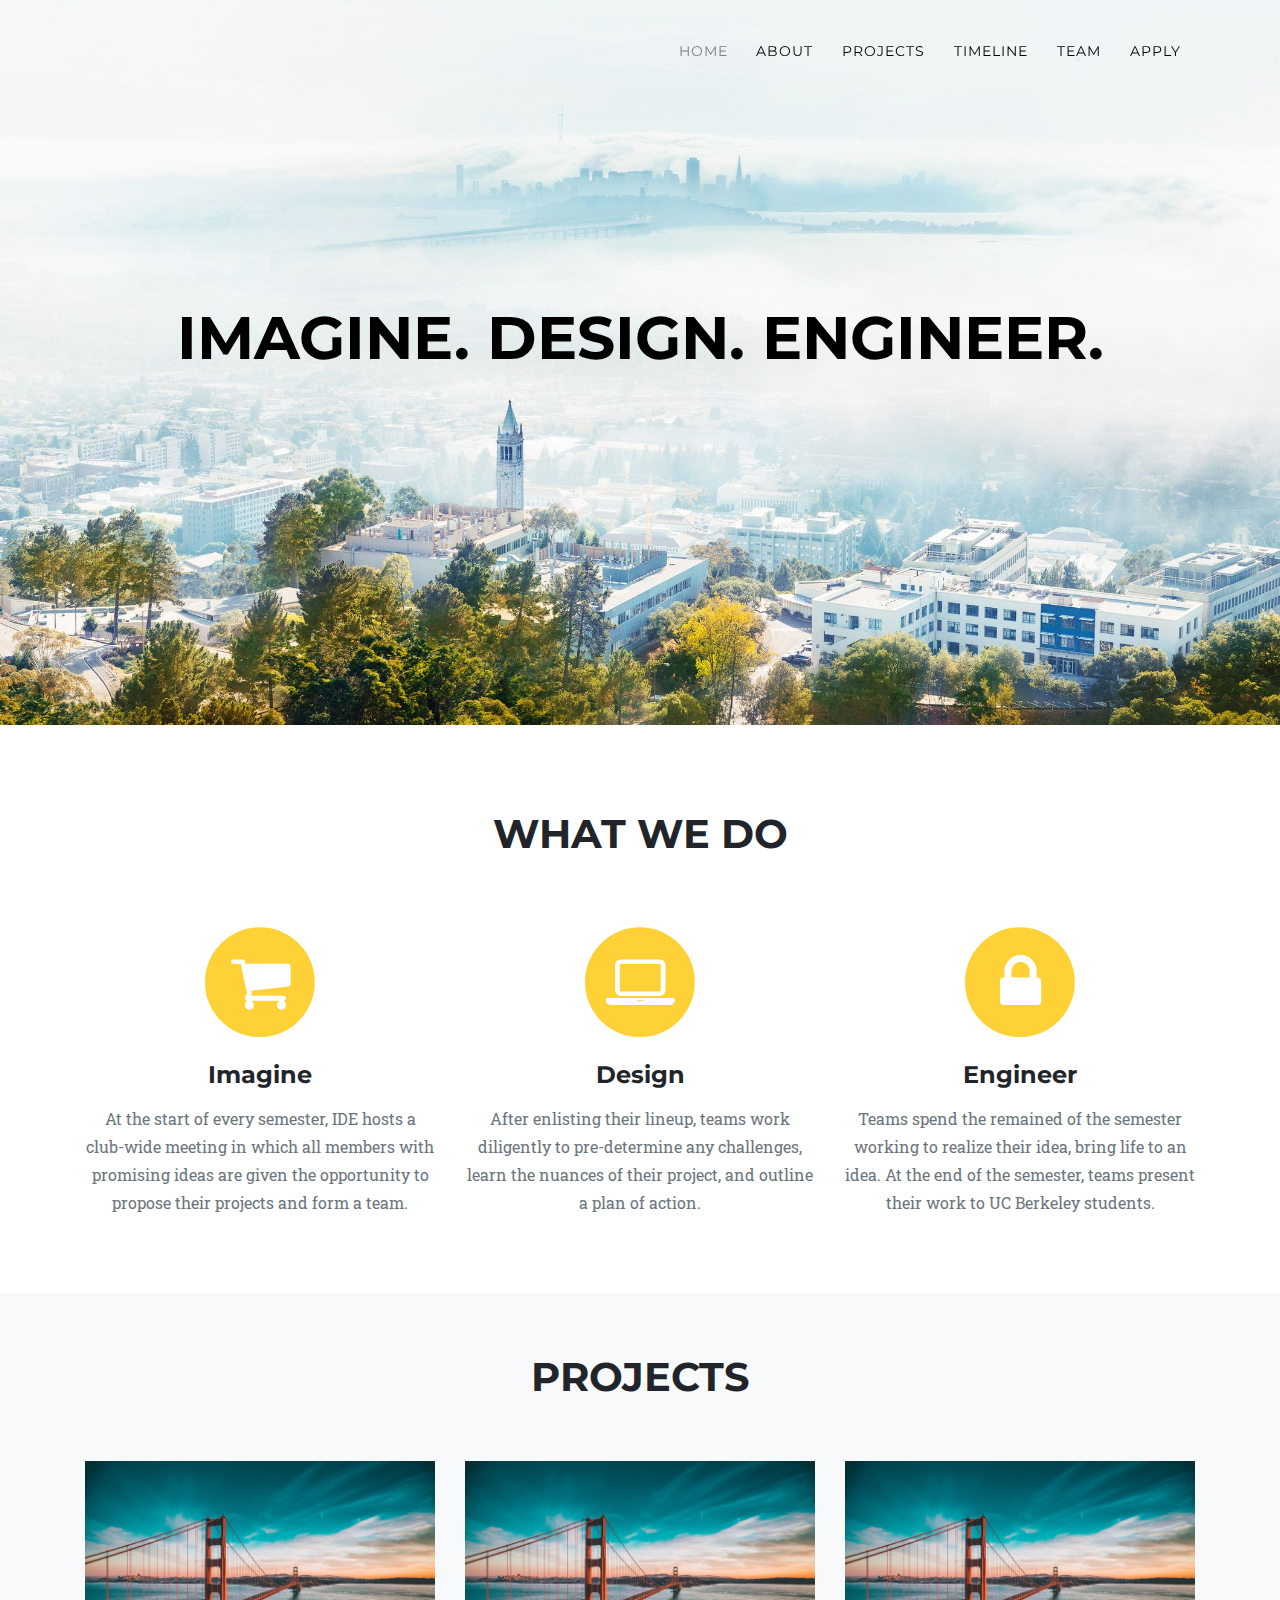
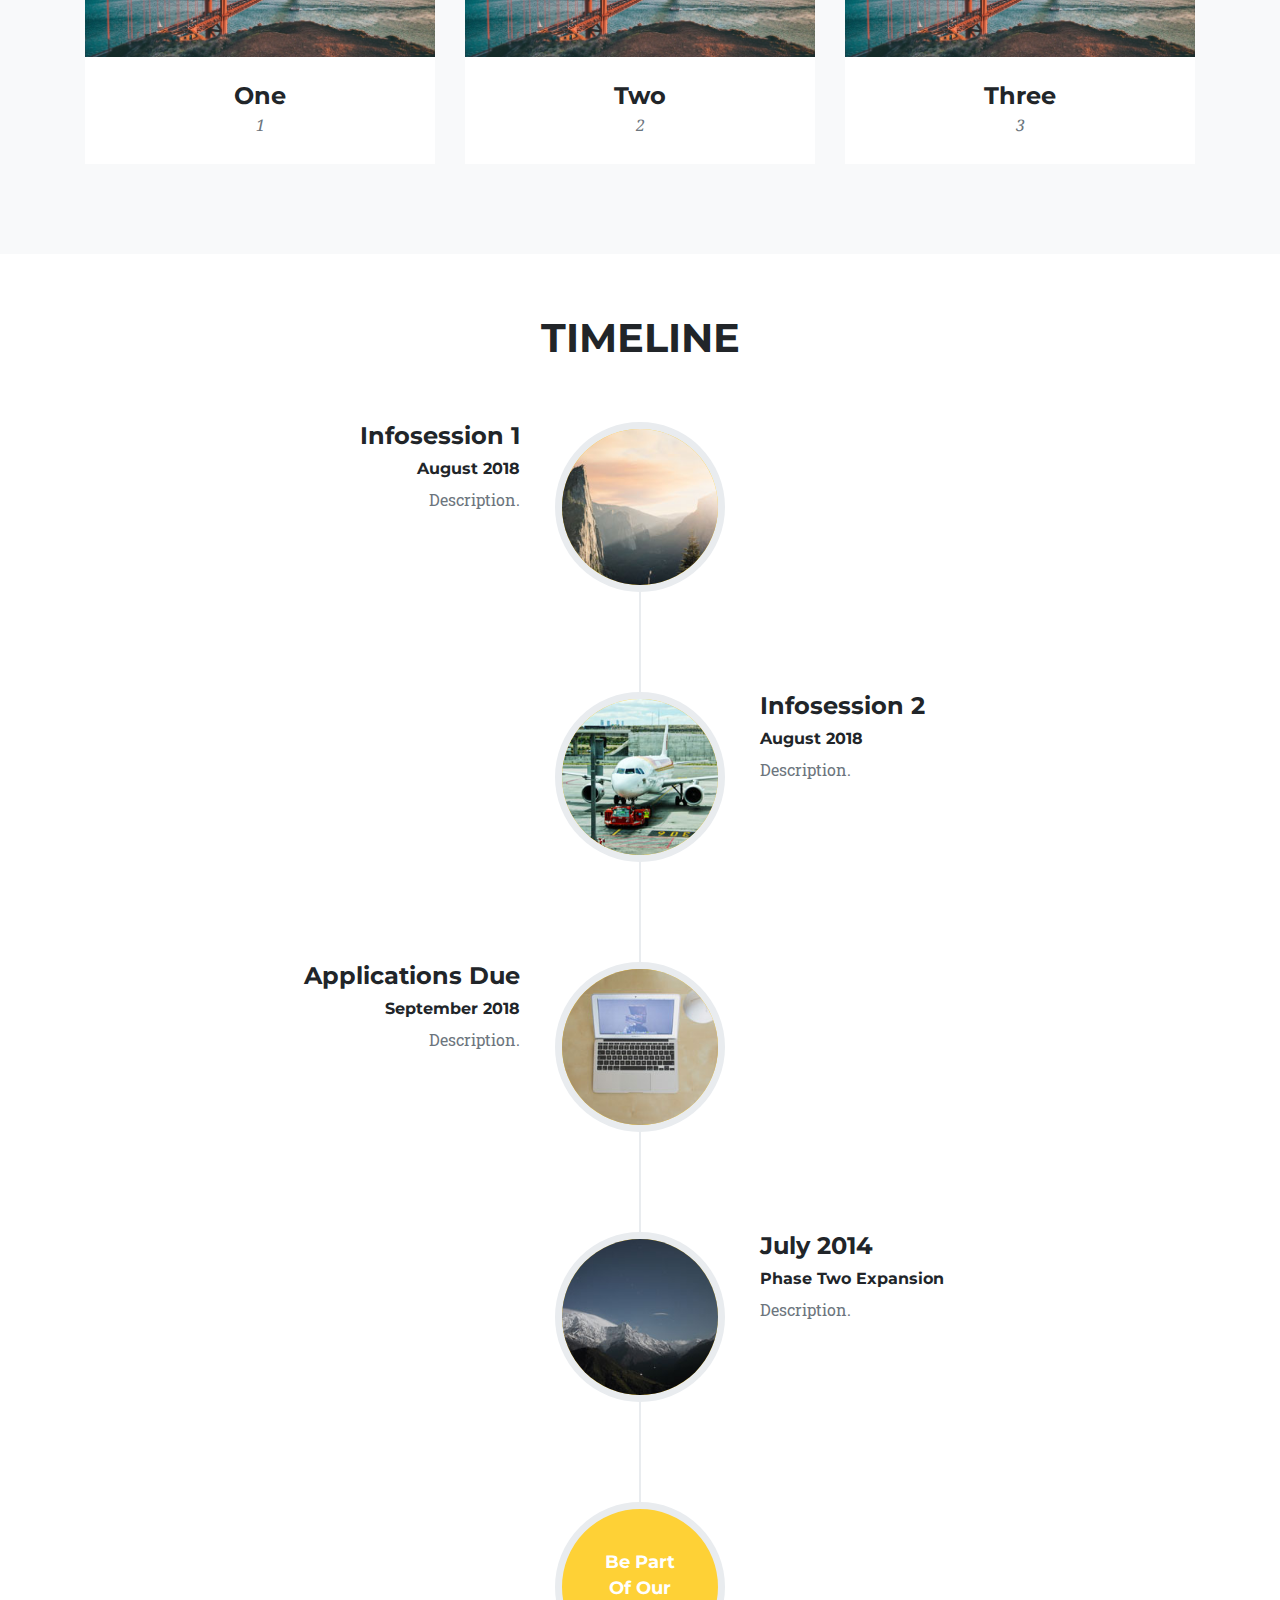
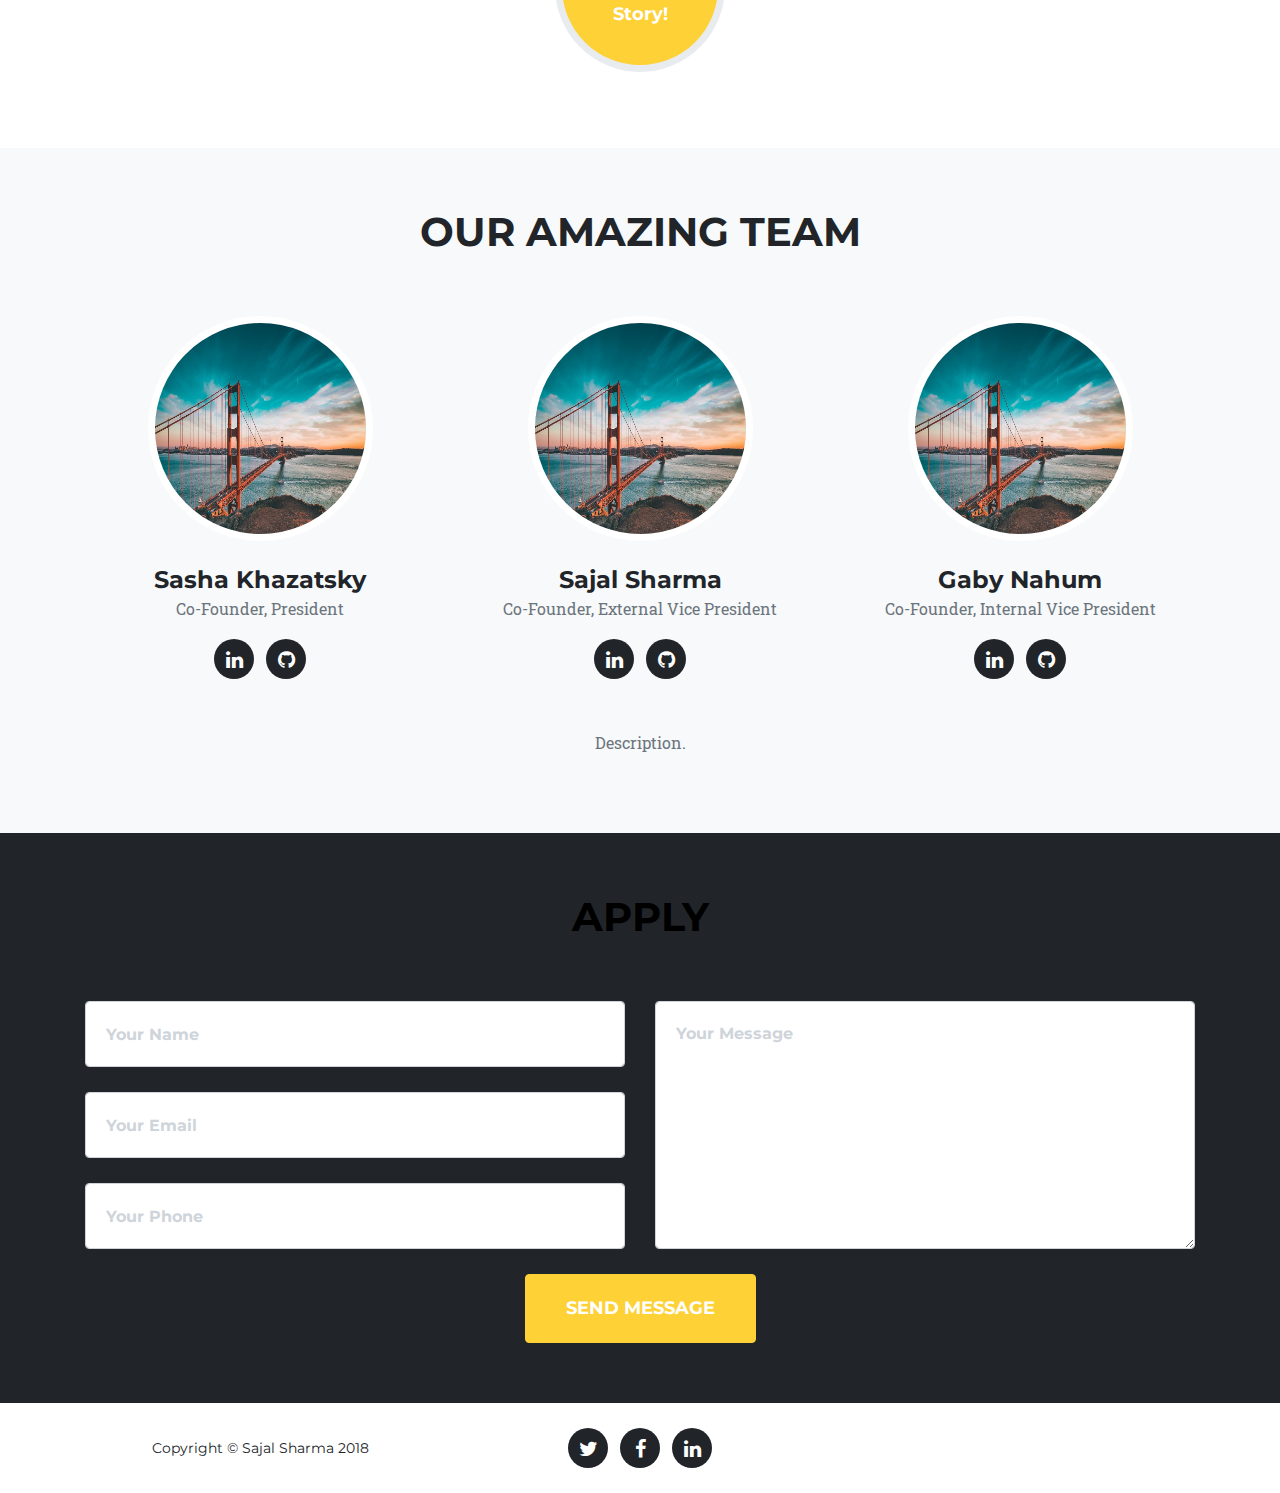
==== index.html @ f872e386 "General Layout" ====
<!DOCTYPE html>
<html lang="en">

  <head>

    <meta charset="utf-8">
    <meta name="viewport" content="width=device-width, initial-scale=1, shrink-to-fit=no">
    <meta name="description" content="">
    <meta name="author" content="">

    <title>IDE</title>

    <!-- Bootstrap core CSS -->
    <link href="vendor/bootstrap/css/bootstrap.min.css" rel="stylesheet">

    <!-- Custom fonts for this template -->
    <link href="vendor/font-awesome/css/font-awesome.min.css" rel="stylesheet" type="text/css">
    <link href="https://fonts.googleapis.com/css?family=Montserrat:400,700" rel="stylesheet" type="text/css">
    <link href='https://fonts.googleapis.com/css?family=Kaushan+Script' rel='stylesheet' type='text/css'>
    <link href='https://fonts.googleapis.com/css?family=Droid+Serif:400,700,400italic,700italic' rel='stylesheet' type='text/css'>
    <link href='https://fonts.googleapis.com/css?family=Roboto+Slab:400,100,300,700' rel='stylesheet' type='text/css'>

    <!-- Custom styles for this template -->
    <link href="css/agency.css" rel="stylesheet">

  </head>

  <body id="page-top">

    <!-- Navigation -->
    <nav class="navbar navbar-expand-lg navbar-dark fixed-top" id="mainNav">
      <div class="container">
        <button class="navbar-toggler navbar-toggler-right" type="button" data-toggle="collapse" data-target="#navbarResponsive" aria-controls="navbarResponsive" aria-expanded="false" aria-label="Toggle navigation">
          Menu
          <i class="fa fa-bars"></i>
        </button>
        <div class="collapse navbar-collapse" id="navbarResponsive">
          <ul class="navbar-nav text-uppercase ml-auto">
            <li class="nav-item">
              <a class="nav-link js-scroll-trigger" href="#page-top">Home</a>
            </li>
            <li class="nav-item">
              <a class="nav-link js-scroll-trigger" href="#services">About</a>
            </li>
            <li class="nav-item">
              <a class="nav-link js-scroll-trigger" href="#portfolio">Projects</a>
            </li>
            <li class="nav-item">
              <a class="nav-link js-scroll-trigger" href="#about">Timeline</a>
            </li>
            <li class="nav-item">
              <a class="nav-link js-scroll-trigger" href="#team">Team</a>
            </li>
            <li class="nav-item">
              <a class="nav-link js-scroll-trigger" href="#contact">Apply</a>
            </li>
          </ul>
        </div>
      </div>
    </nav>

    <!-- Header -->
    <header class="masthead">
      <div class="container">
        <div class="intro-text">
          <div class="intro-heading">Imagine. Design. Engineer.</div>
        </div>
      </div>
    </header>

    <!-- Services -->
    <section id="services">
      <div class="container">
        <div class="row">
          <div class="col-lg-12 text-center">
            <h2 class="section-heading text-uppercase">What We Do</h2>
          </div>
        </div>
        <div class="row text-center">
          <div class="col-md-4">
            <span class="fa-stack fa-4x">
              <i class="fa fa-circle fa-stack-2x text-primary"></i>
              <i class="fa fa-shopping-cart fa-stack-1x fa-inverse"></i>
            </span>
            <h4 class="service-heading">Imagine</h4>
            <p class="text-muted">
                At the start of every semester, IDE hosts a club-wide meeting in which all members with promising ideas
                are given the opportunity to propose their projects and form a team.
            </p>
          </div>
          <div class="col-md-4">
            <span class="fa-stack fa-4x">
              <i class="fa fa-circle fa-stack-2x text-primary"></i>
              <i class="fa fa-laptop fa-stack-1x fa-inverse"></i>
            </span>
            <h4 class="service-heading">Design</h4>
            <p class="text-muted">
                After enlisting their lineup, teams work diligently to pre-determine any challenges, learn the nuances
                of their project, and outline a plan of action.
            </p>
          </div>
          <div class="col-md-4">
            <span class="fa-stack fa-4x">
              <i class="fa fa-circle fa-stack-2x text-primary"></i>
              <i class="fa fa-lock fa-stack-1x fa-inverse"></i>
            </span>
            <h4 class="service-heading">Engineer</h4>
            <p class="text-muted">
                Teams spend the remained of the semester working to realize their idea, bring life to an idea. At the end
                of the semester, teams present their work to UC Berkeley students.
            </p>
          </div>
        </div>
      </div>
    </section>

    <!-- Portfolio Grid -->
    <section class="bg-light" id="portfolio">
      <div class="container">
        <div class="row">
          <div class="col-lg-12 text-center">
            <h2 class="section-heading text-uppercase">Projects</h2>
          </div>
        </div>
        <div class="row">
          <div class="col-md-4 col-sm-6 portfolio-item">
            <a class="portfolio-link" data-toggle="modal" href="#portfolioModal1">
              <div class="portfolio-hover">
                <div class="portfolio-hover-content">
                  <i class="fa fa-plus fa-3x"></i>
                </div>
              </div>
              <img class="img-fluid" src="img/Golden_Gate_Bridge.jpg" alt="">
            </a>
            <div class="portfolio-caption">
              <h4>One</h4>
              <p class="text-muted">1</p>
            </div>
          </div>
          <div class="col-md-4 col-sm-6 portfolio-item">
            <a class="portfolio-link" data-toggle="modal" href="#portfolioModal2">
              <div class="portfolio-hover">
                <div class="portfolio-hover-content">
                  <i class="fa fa-plus fa-3x"></i>
                </div>
              </div>
              <img class="img-fluid" src="img/Golden_Gate_Bridge.jpg" alt="">
            </a>
            <div class="portfolio-caption">
              <h4>Two</h4>
              <p class="text-muted">2</p>
            </div>
          </div>
          <div class="col-md-4 col-sm-6 portfolio-item">
            <a class="portfolio-link" data-toggle="modal" href="#portfolioModal3">
              <div class="portfolio-hover">
                <div class="portfolio-hover-content">
                  <i class="fa fa-plus fa-3x"></i>
                </div>
              </div>
              <img class="img-fluid" src="img/Golden_Gate_Bridge.jpg" alt="">
            </a>
            <div class="portfolio-caption">
              <h4>Three</h4>
              <p class="text-muted">3</p>
            </div>
          </div>
        </div>
      </div>
    </section>

    <!-- About -->
    <section id="about">
      <div class="container">
        <div class="row">
          <div class="col-lg-12 text-center">
            <h2 class="section-heading text-uppercase">Timeline</h2>
          </div>
        </div>
        <div class="row">
          <div class="col-lg-12">
            <ul class="timeline">
              <li>
                <div class="timeline-image">
                  <img class="rounded-circle img-fluid" src="img/about/1.jpg" alt="">
                </div>
                <div class="timeline-panel">
                  <div class="timeline-heading">
                    <h4>Infosession 1</h4>
                    <h6 class="subheading">August 2018</h6>
                  </div>
                  <div class="timeline-body">
                    <p class="text-muted">Description.</p>
                  </div>
                </div>
              </li>
              <li class="timeline-inverted">
                <div class="timeline-image">
                  <img class="rounded-circle img-fluid" src="img/about/2.jpg" alt="">
                </div>
                <div class="timeline-panel">
                  <div class="timeline-heading">
                    <h4>Infosession 2</h4>
                    <h6 class="subheading">August 2018</h6>
                  </div>
                  <div class="timeline-body">
                    <p class="text-muted">Description.</p>
                  </div>
                </div>
              </li>
              <li>
                <div class="timeline-image">
                  <img class="rounded-circle img-fluid" src="img/about/3.jpg" alt="">
                </div>
                <div class="timeline-panel">
                  <div class="timeline-heading">
                    <h4>Applications Due</h4>
                    <h6 class="subheading">September 2018</h6>
                  </div>
                  <div class="timeline-body">
                    <p class="text-muted">Description.</p>
                  </div>
                </div>
              </li>
              <li class="timeline-inverted">
                <div class="timeline-image">
                  <img class="rounded-circle img-fluid" src="img/about/4.jpg" alt="">
                </div>
                <div class="timeline-panel">
                  <div class="timeline-heading">
                    <h4>July 2014</h4>
                    <h6 class="subheading">Phase Two Expansion</h6>
                  </div>
                  <div class="timeline-body">
                    <p class="text-muted">Description.</p>
                  </div>
                </div>
              </li>
              <li class="timeline-inverted">
                <div class="timeline-image">
                  <h4>Be Part
                    <br>Of Our
                    <br>Story!</h4>
                </div>
              </li>
            </ul>
          </div>
        </div>
      </div>
    </section>

    <!-- Team -->
    <section class="bg-light" id="team">
      <div class="container">
        <div class="row">
          <div class="col-lg-12 text-center">
            <h2 class="section-heading text-uppercase">Our Amazing Team</h2>
          </div>
        </div>
        <div class="row">
          <div class="col-sm-4">
            <div class="team-member">
              <img class="mx-auto rounded-circle" src="img/Golden_Gate_Bridge.jpg" alt="">
              <h4>Sasha Khazatsky</h4>
              <p class="text-muted">Co-Founder, President</p>
              <ul class="list-inline social-buttons">
                <li class="list-inline-item">
                  <a href="https://www.linkedin.com/in/alexander-khazatsky-b98841149/">
                    <i class="fa fa-linkedin"></i>
                  </a>
                </li>
                <li class="list-inline-item">
                  <a href="#">
                    <i class="fa fa-github"></i>
                  </a>
                </li>
              </ul>
            </div>
          </div>
          <div class="col-sm-4">
            <div class="team-member">
              <img class="mx-auto rounded-circle" src="img/Golden_Gate_Bridge.jpg" alt="">
              <h4>Sajal Sharma</h4>
              <p class="text-muted">Co-Founder, External Vice President</p>
              <ul class="list-inline social-buttons">
                <li class="list-inline-item">
                  <a href="https://www.linkedin.com/in/sajal-sharma/">
                    <i class="fa fa-linkedin"></i>
                  </a>
                </li>
                <li class="list-inline-item">
                  <a href="https://github.com/sajal-sharma">
                    <i class="fa fa-github"></i>
                  </a>
                </li>
              </ul>
            </div>
          </div>
          <div class="col-sm-4">
            <div class="team-member">
              <img class="mx-auto rounded-circle" src="img/Golden_Gate_Bridge.jpg" alt="">
              <h4>Gaby Nahum</h4>
              <p class="text-muted">Co-Founder, Internal Vice President</p>
              <ul class="list-inline social-buttons">
                <li class="list-inline-item">
                  <a href="https://www.linkedin.com/in/gabrielnahum/">
                    <i class="fa fa-linkedin"></i>
                  </a>
                </li>
                <li class="list-inline-item">
                  <a href="https://github.com/gnahum12345">
                    <i class="fa fa-github"></i>
                  </a>
                </li>
              </ul>
            </div>
          </div>
        </div>
        <div class="row">
          <div class="col-lg-8 mx-auto text-center">
            <p class="large text-muted">Description.</p>
          </div>
        </div>
      </div>
    </section>

    <!-- Clients -->

    <!-- Contact -->
    <section id="contact">
      <div class="container">
        <div class="row">
          <div class="col-lg-12 text-center">
            <h2 class="section-heading text-uppercase">Apply</h2>
          </div>
        </div>
        <div class="row">
          <div class="col-lg-12">
            <form id="contactForm" name="sentMessage" novalidate="novalidate">
              <div class="row">
                <div class="col-md-6">
                  <div class="form-group">
                    <input class="form-control" id="name" type="text" placeholder="Your Name" required="required" data-validation-required-message="Please enter your name.">
                    <p class="help-block text-danger"></p>
                  </div>
                  <div class="form-group">
                    <input class="form-control" id="email" type="email" placeholder="Your Email" required="required" data-validation-required-message="Please enter your email address.">
                    <p class="help-block text-danger"></p>
                  </div>
                  <div class="form-group">
                    <input class="form-control" id="phone" type="tel" placeholder="Your Phone" required="required" data-validation-required-message="Please enter your phone number.">
                    <p class="help-block text-danger"></p>
                  </div>
                </div>
                <div class="col-md-6">
                  <div class="form-group">
                    <textarea class="form-control" id="message" placeholder="Your Message" required="required" data-validation-required-message="Please enter a message."></textarea>
                    <p class="help-block text-danger"></p>
                  </div>
                </div>
                <div class="clearfix"></div>
                <div class="col-lg-12 text-center">
                  <div id="success"></div>
                  <button id="sendMessageButton" class="btn btn-primary btn-xl text-uppercase" type="submit">Send Message</button>
                </div>
              </div>
            </form>
          </div>
        </div>
      </div>
    </section>

    <!-- Footer -->
    <footer>
      <div class="container">
        <div class="row">
          <div class="col-md-4">
            <span class="copyright">Copyright &copy; Sajal Sharma 2018</span>
          </div>
          <div class="col-md-4">
            <ul class="list-inline social-buttons">
              <li class="list-inline-item">
                <a href="#">
                  <i class="fa fa-twitter"></i>
                </a>
              </li>
              <li class="list-inline-item">
                <a href="#">
                  <i class="fa fa-facebook"></i>
                </a>
              </li>
              <li class="list-inline-item">
                <a href="#">
                  <i class="fa fa-linkedin"></i>
                </a>
              </li>
            </ul>
          </div>
        </div>
      </div>
    </footer>

    <!-- Portfolio Modals -->

    <!-- Modal 1 -->
    <div class="portfolio-modal modal fade" id="portfolioModal1" tabindex="-1" role="dialog" aria-hidden="true">
      <div class="modal-dialog">
        <div class="modal-content">
          <div class="close-modal" data-dismiss="modal">
            <div class="lr">
              <div class="rl"></div>
            </div>
          </div>
          <div class="container">
            <div class="row">
              <div class="col-lg-8 mx-auto">
                <div class="modal-body">
                  <!-- Project Details Go Here -->
                  <h2 class="text-uppercase">Project Name</h2>
                  <p class="item-intro text-muted">Description.</p>
                  <img class="img-fluid d-block mx-auto" src="img/Golden_Gate_Bridge.jpg" alt="">
                  <p>Description.</p>
                  <ul class="list-inline">
                    <li>Date.</li>
                    <li>Who.</li>
                    <li>Using.</li>
                  </ul>
                  <button class="btn btn-primary" data-dismiss="modal" type="button">
                    <i class="fa fa-times"></i>
                    Close Project</button>
                </div>
              </div>
            </div>
          </div>
        </div>
      </div>
    </div>

    <!-- Modal 2 -->
    <div class="portfolio-modal modal fade" id="portfolioModal2" tabindex="-1" role="dialog" aria-hidden="true">
      <div class="modal-dialog">
        <div class="modal-content">
          <div class="close-modal" data-dismiss="modal">
            <div class="lr">
              <div class="rl"></div>
            </div>
          </div>
          <div class="container">
            <div class="row">
              <div class="col-lg-8 mx-auto">
                <div class="modal-body">
                  <!-- Project Details Go Here -->
                  <h2 class="text-uppercase">Project Name</h2>
                  <p class="item-intro text-muted">Description.</p>
                  <img class="img-fluid d-block mx-auto" src="img/Golden_Gate_Bridge.jpg" alt="">
                  <p>Description.</p>
                  <ul class="list-inline">
                    <li>Date.</li>
                    <li>Who.</li>
                    <li>Using.</li>
                  </ul>
                  <button class="btn btn-primary" data-dismiss="modal" type="button">
                    <i class="fa fa-times"></i>
                    Close Project</button>
                </div>
              </div>
            </div>
          </div>
        </div>
      </div>
    </div>

    <!-- Modal 3 -->
    <div class="portfolio-modal modal fade" id="portfolioModal3" tabindex="-1" role="dialog" aria-hidden="true">
      <div class="modal-dialog">
        <div class="modal-content">
          <div class="close-modal" data-dismiss="modal">
            <div class="lr">
              <div class="rl"></div>
            </div>
          </div>
          <div class="container">
            <div class="row">
              <div class="col-lg-8 mx-auto">
                <div class="modal-body">
                  <!-- Project Details Go Here -->
                  <h2 class="text-uppercase">Project Name</h2>
                  <p class="item-intro text-muted">Description.</p>
                  <img class="img-fluid d-block mx-auto" src="img/Golden_Gate_Bridge.jpg" alt="">
                  <p>Description.</p>
                  <ul class="list-inline">
                    <li>Date.</li>
                    <li>Who.</li>
                    <li>Using.</li>
                  </ul>
                </div>
              </div>
            </div>
          </div>
        </div>
      </div>
    </div>

    <!-- Bootstrap core JavaScript -->
    <script src="vendor/jquery/jquery.min.js"></script>
    <script src="vendor/bootstrap/js/bootstrap.bundle.min.js"></script>

    <!-- Plugin JavaScript -->
    <script src="vendor/jquery-easing/jquery.easing.min.js"></script>

    <!-- Contact form JavaScript -->
    <script src="js/jqBootstrapValidation.js"></script>
    <script src="js/contact_me.js"></script>

    <!-- Custom scripts for this template -->
    <script src="js/agency.min.js"></script>

  </body>

</html>
---- css/agency.css ----
/*!
 * Start Bootstrap - Agency v4.1.1 (https://startbootstrap.com/template-overviews/agency)
 * Copyright 2013-2018 Start Bootstrap
 * Licensed under MIT (https://github.com/BlackrockDigital/startbootstrap-agency/blob/master/LICENSE)
 */
body {
  overflow-x: hidden;
  font-family: 'Roboto Slab', 'Helvetica Neue', Helvetica, Arial, sans-serif;
}

p {
  line-height: 1.75;
}

a {
  color: #fed136;
}

a:hover {
  color: #fec503;
}

.text-primary {
  color: #fed136 !important;
}

h1,
h2,
h3,
h4,
h5,
h6 {
  font-weight: 700;
  font-family: 'Montserrat', 'Helvetica Neue', Helvetica, Arial, sans-serif;
}

section {
  padding: 60px 0;
}

section h2.section-heading {
  font-size: 40px;
  margin-top: 0;
  margin-bottom: 60px;
}

@media (min-width: 768px) {
  section {
    padding: 60px 0;
  }
}

.btn {
  font-family: 'Montserrat', 'Helvetica Neue', Helvetica, Arial, sans-serif;
  font-weight: 700;
}

.btn-xl {
  font-size: 18px;
  padding: 20px 40px;
}

.btn-primary {
  background-color: #fed136;
  border-color: #fed136;
}

.btn-primary:active, .btn-primary:focus, .btn-primary:hover {
  background-color: #fec810 !important;
  border-color: #fec810 !important;
  color: white;
}

.btn-primary:active, .btn-primary:focus {
  box-shadow: 0 0 0 0.2rem rgba(254, 209, 55, 0.5) !important;
}

::-moz-selection {
  background: #fed136;
  text-shadow: none;
}

::selection {
  background: #fed136;
  text-shadow: none;
}

img::selection {
  background: transparent;
}

img::-moz-selection {
  background: transparent;
}

#mainNav {
  background-color: white;
}

#mainNav .navbar-toggler {
  font-size: 12px;
  right: 0;
  padding: 13px;
  text-transform: uppercase;
  color: white;
  border: 0;
  background-color: #fed136;
  font-family: 'Montserrat', 'Helvetica Neue', Helvetica, Arial, sans-serif;
}

#mainNav .navbar-nav .nav-item .nav-link {
  font-size: 90%;
  font-weight: 400;
  padding: 0.75em 0;
  letter-spacing: 1px;
  color: black;
  font-family: 'Montserrat', 'Helvetica Neue', Helvetica, Arial, sans-serif;
}

#mainNav .navbar-nav .nav-item .nav-link.active, #mainNav .navbar-nav .nav-item .nav-link:hover {
  color: gray;
}

@media (min-width: 992px) {
  #mainNav {
    padding-top: 25px;
    padding-bottom: 25px;
    -webkit-transition: padding-top 0.3s, padding-bottom 0.3s;
    -moz-transition: padding-top 0.3s, padding-bottom 0.3s;
    transition: padding-top 0.3s, padding-bottom 0.3s;
    border: none;
    background-color: transparent;
  }
  #mainNav .navbar-nav .nav-item .nav-link {
    padding: 1.1em 1em !important;
  }
  #mainNav.navbar-shrink {
    padding-top: 0;
    padding-bottom: 0;
    background-color: white;
  }
  #mainNav.navbar-shrink {
    font-size: 1em;
    padding: 12px 0;
  }
}

header.masthead {
  text-align: center;
  color: black;
  background-image: url("../img/Berkeley_Fog.jpg");
  background-repeat: no-repeat;
  background-attachment: scroll;
  background-position: center center;
  -webkit-background-size: cover;
  -moz-background-size: cover;
  -o-background-size: cover;
  background-size: cover;
}

header.masthead .intro-text {
  padding-top: 150px;
  padding-bottom: 100px;
}

header.masthead .intro-text {
  font-size: 22px;
  text-transform: uppercase;
  line-height: 22px;
  margin-bottom: 25px;
  font-family: 'Droid Serif', 'Helvetica Neue', Helvetica, Arial, sans-serif;
}

@media (min-width: 768px) {
  header.masthead .intro-text {
    padding-top: 300px;
    padding-bottom: 300px;
  }
  header.masthead .intro-text {
    font-size: 40px;
    line-height: 40px;
    margin-bottom: 25px;
    font-family: 'Droid Serif', 'Helvetica Neue', Helvetica, Arial, sans-serif;
  }
  header.masthead .intro-text .intro-heading {
    font-size: 60px;
    font-weight: 700;
    line-height: 75px;
    margin-bottom: 50px;
    font-family: 'Montserrat', 'Helvetica Neue', Helvetica, Arial, sans-serif;
  }
}

.service-heading {
  margin: 15px 0;
  text-transform: none;
}

#portfolio .portfolio-item {
  right: 0;
  margin: 0 0 15px;
}

#portfolio .portfolio-item .portfolio-link {
  position: relative;
  display: block;
  max-width: 400px;
  margin: 0 auto;
  cursor: pointer;
}

#portfolio .portfolio-item .portfolio-link .portfolio-hover {
  position: absolute;
  width: 100%;
  height: 100%;
  -webkit-transition: all ease 0.5s;
  -moz-transition: all ease 0.5s;
  transition: all ease 0.5s;
  opacity: 0;
  background: rgba(254, 209, 54, 0.9);
}

#portfolio .portfolio-item .portfolio-link .portfolio-hover:hover {
  opacity: 1;
}

#portfolio .portfolio-item .portfolio-link .portfolio-hover .portfolio-hover-content {
  font-size: 20px;
  position: absolute;
  top: 50%;
  width: 100%;
  height: 20px;
  margin-top: -12px;
  text-align: center;
  color: white;
}

#portfolio .portfolio-item .portfolio-link .portfolio-hover .portfolio-hover-content i {
  margin-top: -12px;
}

#portfolio .portfolio-item .portfolio-link .portfolio-hover .portfolio-hover-content h3,
#portfolio .portfolio-item .portfolio-link .portfolio-hover .portfolio-hover-content h4 {
  margin: 0;
}

#portfolio .portfolio-item .portfolio-caption {
  max-width: 400px;
  margin: 0 auto;
  padding: 25px;
  text-align: center;
  background-color: #fff;
}

#portfolio .portfolio-item .portfolio-caption h4 {
  margin: 0;
  text-transform: none;
}

#portfolio .portfolio-item .portfolio-caption p {
  font-size: 16px;
  font-style: italic;
  margin: 0;
  font-family: 'Droid Serif', 'Helvetica Neue', Helvetica, Arial, sans-serif;
}

#portfolio * {
  z-index: 2;
}

@media (min-width: 767px) {
  #portfolio .portfolio-item {
    margin: 0 0 30px;
  }
}

.portfolio-modal {
  padding-right: 0px !important;
}

.portfolio-modal .modal-dialog {
  margin: 1rem;
  max-width: 100vw;
}

.portfolio-modal .modal-content {
  padding: 100px 0;
  text-align: center;
}

.portfolio-modal .modal-content h2 {
  font-size: 3em;
  margin-bottom: 15px;
}

.portfolio-modal .modal-content p {
  margin-bottom: 30px;
}

.portfolio-modal .modal-content p.item-intro {
  font-size: 16px;
  font-style: italic;
  margin: 20px 0 30px;
  font-family: 'Droid Serif', 'Helvetica Neue', Helvetica, Arial, sans-serif;
}

.portfolio-modal .modal-content ul.list-inline {
  margin-top: 0;
  margin-bottom: 30px;
}

.portfolio-modal .modal-content img {
  margin-bottom: 30px;
}

.portfolio-modal .modal-content button {
  cursor: pointer;
}

.portfolio-modal .close-modal {
  position: absolute;
  top: 25px;
  right: 25px;
  width: 75px;
  height: 75px;
  cursor: pointer;
  background-color: transparent;
}

.portfolio-modal .close-modal:hover {
  opacity: 0.3;
}

.portfolio-modal .close-modal .lr {
  /* Safari and Chrome */
  z-index: 1051;
  width: 1px;
  height: 75px;
  margin-left: 35px;
  /* IE 9 */
  -webkit-transform: rotate(45deg);
  -ms-transform: rotate(45deg);
  transform: rotate(45deg);
  background-color: #212529;
}

.portfolio-modal .close-modal .lr .rl {
  /* Safari and Chrome */
  z-index: 1052;
  width: 1px;
  height: 75px;
  /* IE 9 */
  -webkit-transform: rotate(90deg);
  -ms-transform: rotate(90deg);
  transform: rotate(90deg);
  background-color: #212529;
}

.timeline {
  position: relative;
  padding: 0;
  list-style: none;
}

.timeline:before {
  position: absolute;
  top: 0;
  bottom: 0;
  left: 40px;
  width: 2px;
  margin-left: -1.5px;
  content: '';
  background-color: #e9ecef;
}

.timeline > li {
  position: relative;
  min-height: 50px;
  margin-bottom: 50px;
}

.timeline > li:after, .timeline > li:before {
  display: table;
  content: ' ';
}

.timeline > li:after {
  clear: both;
}

.timeline > li .timeline-panel {
  position: relative;
  float: right;
  width: 100%;
  padding: 0 20px 0 100px;
  text-align: left;
}

.timeline > li .timeline-panel:before {
  right: auto;
  left: -15px;
  border-right-width: 15px;
  border-left-width: 0;
}

.timeline > li .timeline-panel:after {
  right: auto;
  left: -14px;
  border-right-width: 14px;
  border-left-width: 0;
}

.timeline > li .timeline-image {
  position: absolute;
  z-index: 100;
  left: 0;
  width: 80px;
  height: 80px;
  margin-left: 0;
  text-align: center;
  color: white;
  border: 7px solid #e9ecef;
  border-radius: 100%;
  background-color: #fed136;
}

.timeline > li .timeline-image h4 {
  font-size: 10px;
  line-height: 14px;
  margin-top: 12px;
}

.timeline > li.timeline-inverted > .timeline-panel {
  float: right;
  padding: 0 20px 0 100px;
  text-align: left;
}

.timeline > li.timeline-inverted > .timeline-panel:before {
  right: auto;
  left: -15px;
  border-right-width: 15px;
  border-left-width: 0;
}

.timeline > li.timeline-inverted > .timeline-panel:after {
  right: auto;
  left: -14px;
  border-right-width: 14px;
  border-left-width: 0;
}

.timeline > li:last-child {
  margin-bottom: 0;
}

.timeline .timeline-heading h4 {
  margin-top: 0;
  color: inherit;
}

.timeline .timeline-heading h4.subheading {
  text-transform: none;
}

.timeline .timeline-body > ul,
.timeline .timeline-body > p {
  margin-bottom: 0;
}

@media (min-width: 768px) {
  .timeline:before {
    left: 50%;
  }
  .timeline > li {
    min-height: 100px;
    margin-bottom: 100px;
  }
  .timeline > li .timeline-panel {
    float: left;
    width: 41%;
    padding: 0 20px 20px 30px;
    text-align: right;
  }
  .timeline > li .timeline-image {
    left: 50%;
    width: 100px;
    height: 100px;
    margin-left: -50px;
  }
  .timeline > li .timeline-image h4 {
    font-size: 13px;
    line-height: 18px;
    margin-top: 16px;
  }
  .timeline > li.timeline-inverted > .timeline-panel {
    float: right;
    padding: 0 30px 20px 20px;
    text-align: left;
  }
}

@media (min-width: 992px) {
  .timeline > li {
    min-height: 150px;
  }
  .timeline > li .timeline-panel {
    padding: 0 20px 20px;
  }
  .timeline > li .timeline-image {
    width: 150px;
    height: 150px;
    margin-left: -75px;
  }
  .timeline > li .timeline-image h4 {
    font-size: 18px;
    line-height: 26px;
    margin-top: 30px;
  }
  .timeline > li.timeline-inverted > .timeline-panel {
    padding: 0 20px 20px;
  }
}

@media (min-width: 1200px) {
  .timeline > li {
    min-height: 170px;
  }
  .timeline > li .timeline-panel {
    padding: 0 20px 20px 100px;
  }
  .timeline > li .timeline-image {
    width: 170px;
    height: 170px;
    margin-left: -85px;
  }
  .timeline > li .timeline-image h4 {
    margin-top: 40px;
  }
  .timeline > li.timeline-inverted > .timeline-panel {
    padding: 0 100px 20px 20px;
  }
}

.team-member {
  margin-bottom: 50px;
  text-align: center;
}

.team-member img {
  width: 225px;
  height: 225px;
  border: 7px solid #fff;
}

.team-member h4 {
  margin-top: 25px;
  margin-bottom: 0;
  text-transform: none;
}

.team-member p {
  margin-top: 0;
}

section#contact {
  background-color: #212529;
  background-image: url("../img/Golden_Gate_Bridge2.jpg");
  background-position: center;
  background-size: 100%;
}

section#contact .section-heading {
  color: black;
}

section#contact .form-group {
  margin-bottom: 25px;
}

section#contact .form-group input,
section#contact .form-group textarea {
  padding: 20px;
}

section#contact .form-group input.form-control {
  height: auto;
}

section#contact .form-group textarea.form-control {
  height: 248px;
}

section#contact .form-control:focus {
  border-color: #fed136;
  box-shadow: none;
}

section#contact ::-webkit-input-placeholder {
  font-weight: 700;
  color: #ced4da;
  font-family: 'Montserrat', 'Helvetica Neue', Helvetica, Arial, sans-serif;
}

section#contact :-moz-placeholder {
  font-weight: 700;
  color: #ced4da;
  /* Firefox 18- */
  font-family: 'Montserrat', 'Helvetica Neue', Helvetica, Arial, sans-serif;
}

section#contact ::-moz-placeholder {
  font-weight: 700;
  color: #ced4da;
  /* Firefox 19+ */
  font-family: 'Montserrat', 'Helvetica Neue', Helvetica, Arial, sans-serif;
}

section#contact :-ms-input-placeholder {
  font-weight: 700;
  color: #ced4da;
  font-family: 'Montserrat', 'Helvetica Neue', Helvetica, Arial, sans-serif;
}

footer {
  padding: 25px 0;
  text-align: center;
}

footer span.copyright {
  font-size: 90%;
  line-height: 40px;
  text-transform: none;
  font-family: 'Montserrat', 'Helvetica Neue', Helvetica, Arial, sans-serif;
}

footer ul.quicklinks {
  font-size: 90%;
  line-height: 40px;
  margin-bottom: 0;
  text-transform: none;
  font-family: 'Montserrat', 'Helvetica Neue', Helvetica, Arial, sans-serif;
}

ul.social-buttons {
  margin-bottom: 0;
}

ul.social-buttons li a {
  font-size: 20px;
  line-height: 40px;
  display: block;
  width: 40px;
  height: 40px;
  -webkit-transition: all 0.3s;
  -moz-transition: all 0.3s;
  transition: all 0.3s;
  color: white;
  border-radius: 100%;
  outline: none;
  background-color: #212529;
}

ul.social-buttons li a:active, ul.social-buttons li a:focus, ul.social-buttons li a:hover {
  background-color: #fed136;
}
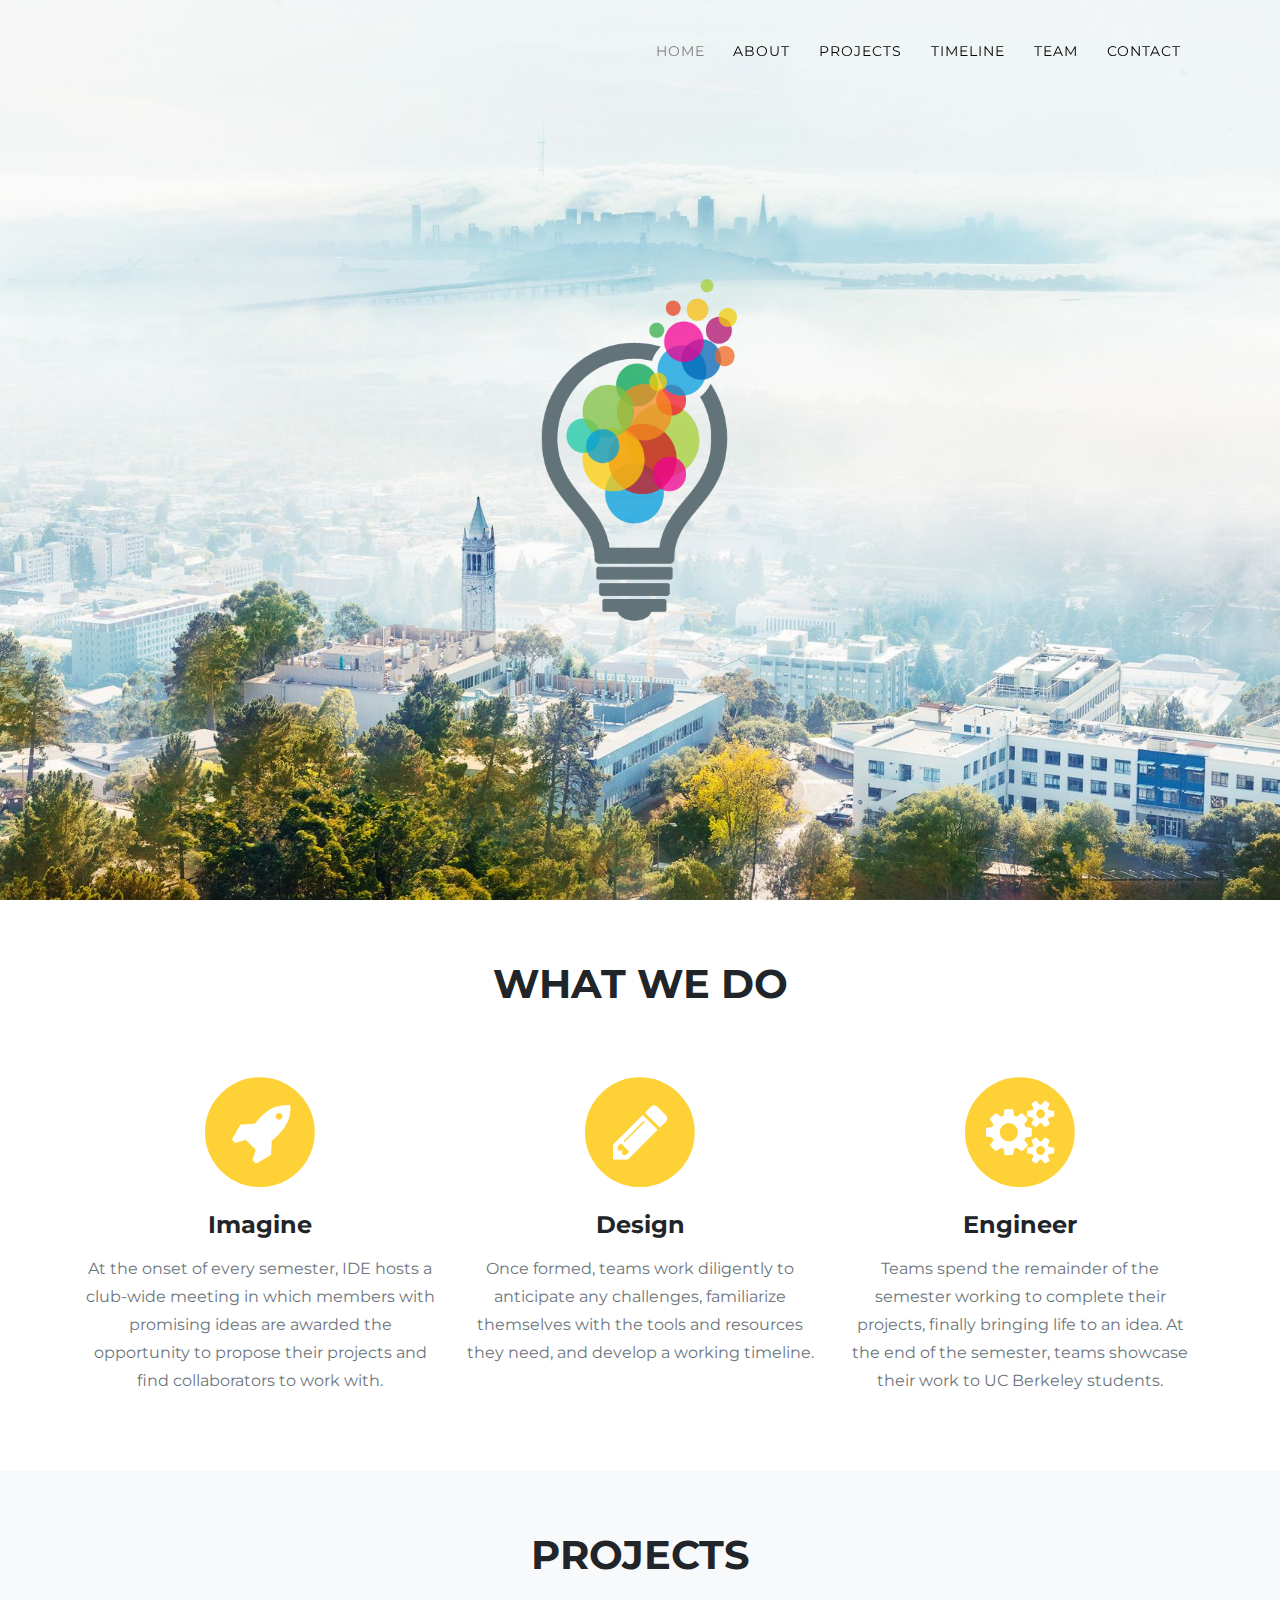
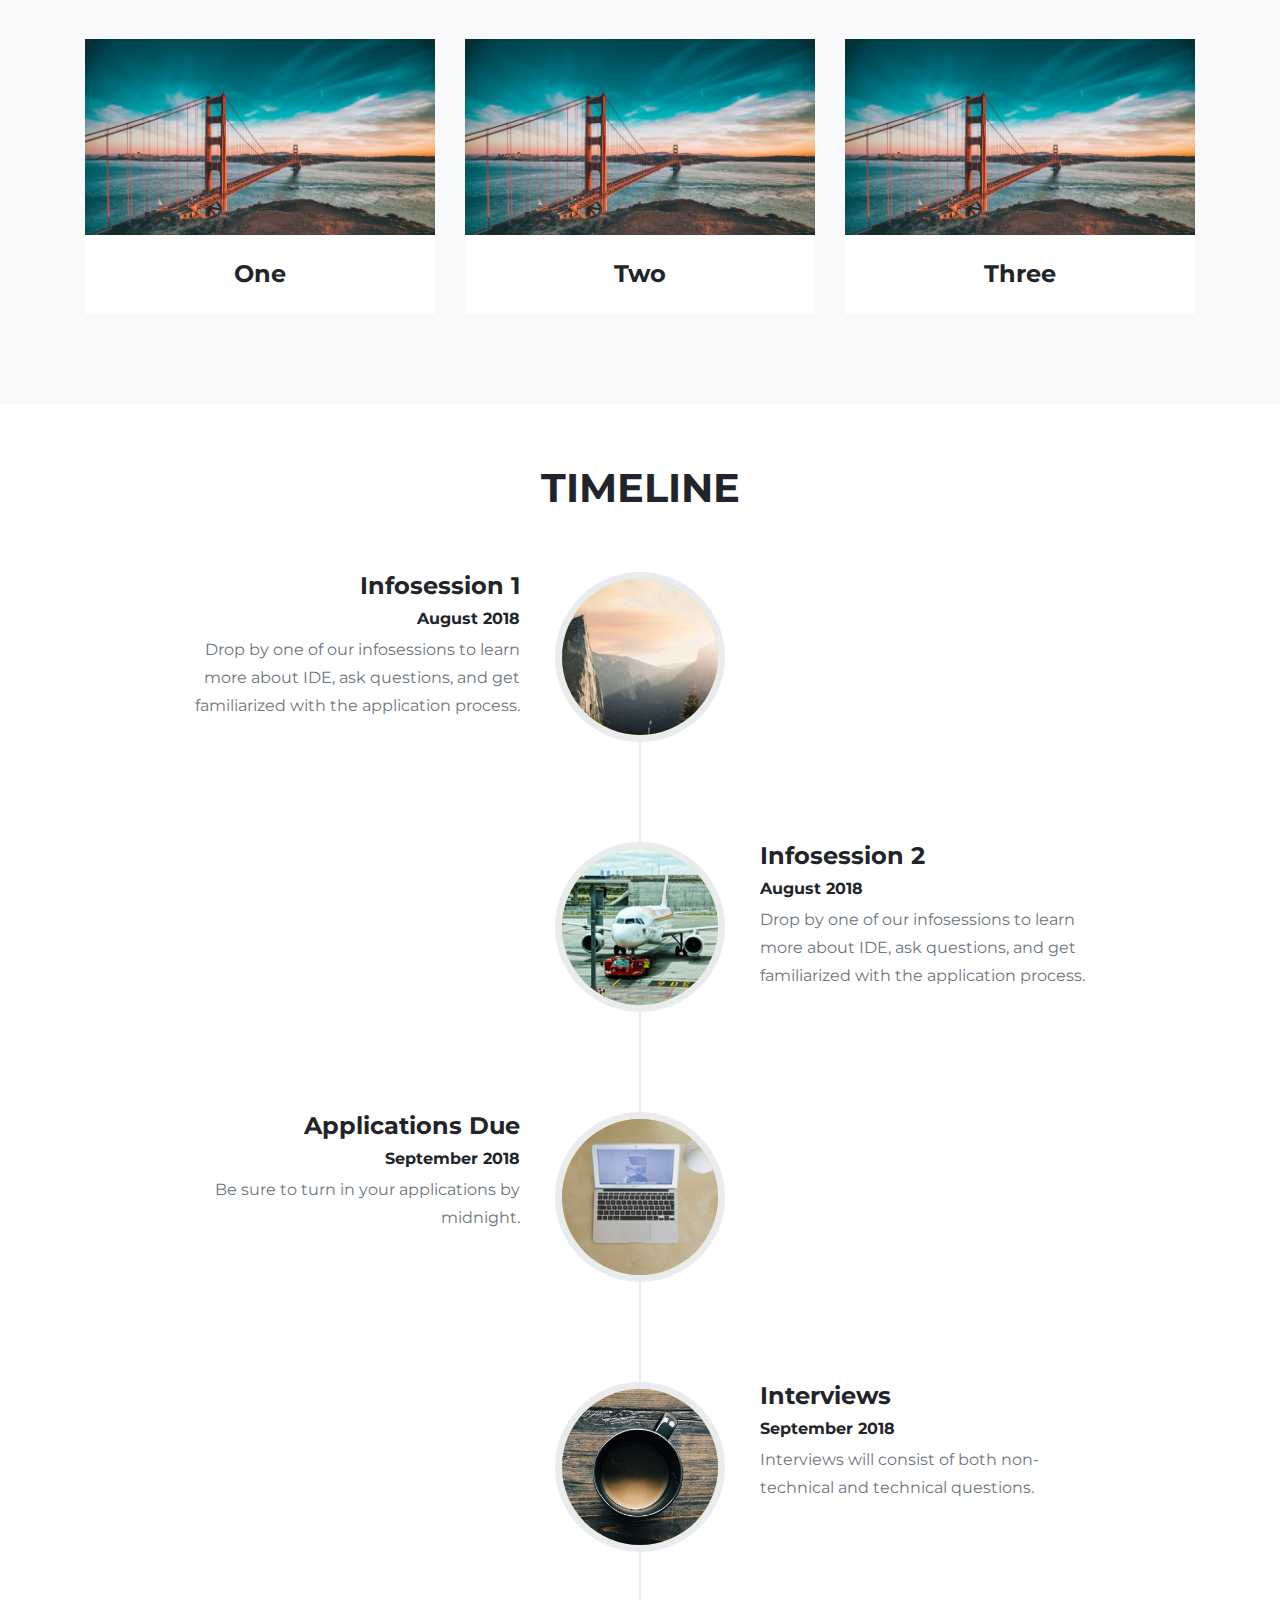
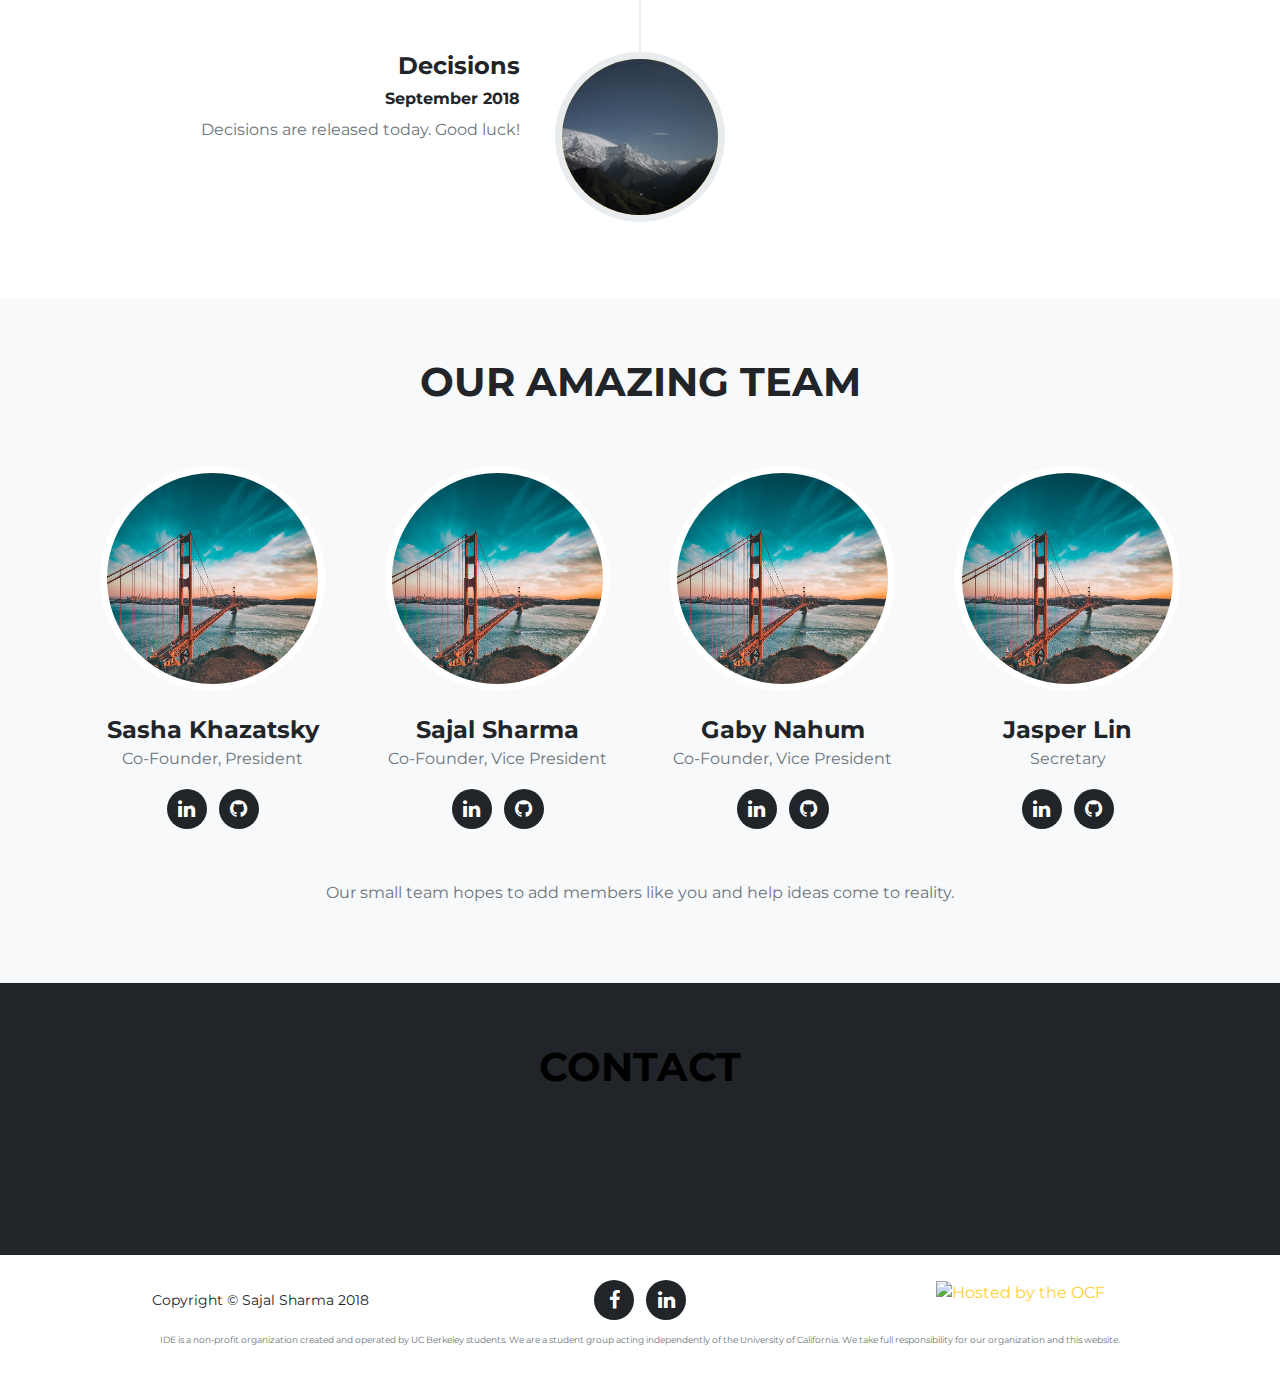
==== commit 3d1634e1: "Iteration #1 of the Website" ====
--- a/index.html
+++ b/index.html
@@ -31,7 +31,6 @@
     <nav class="navbar navbar-expand-lg navbar-dark fixed-top" id="mainNav">
       <div class="container">
         <button class="navbar-toggler navbar-toggler-right" type="button" data-toggle="collapse" data-target="#navbarResponsive" aria-controls="navbarResponsive" aria-expanded="false" aria-label="Toggle navigation">
-          Menu
           <i class="fa fa-bars"></i>
         </button>
         <div class="collapse navbar-collapse" id="navbarResponsive">
@@ -52,7 +51,7 @@
               <a class="nav-link js-scroll-trigger" href="#team">Team</a>
             </li>
             <li class="nav-item">
-              <a class="nav-link js-scroll-trigger" href="#contact">Apply</a>
+              <a class="nav-link js-scroll-trigger" href="#contact">Contact</a>
             </li>
           </ul>
         </div>
@@ -61,11 +60,9 @@
 
     <!-- Header -->
     <header class="masthead">
-      <div class="container">
         <div class="intro-text">
-          <div class="intro-heading">Imagine. Design. Engineer.</div>
-        </div>
-      </div>
+          <img class="intro-heading" src="img/Main_Logo.png">
+        </div>
     </header>
 
     <!-- Services -->
@@ -80,34 +77,34 @@
           <div class="col-md-4">
             <span class="fa-stack fa-4x">
               <i class="fa fa-circle fa-stack-2x text-primary"></i>
-              <i class="fa fa-shopping-cart fa-stack-1x fa-inverse"></i>
+              <i class="fa fa-rocket fa-stack-1x fa-inverse" aria-hidden="true"></i>
             </span>
             <h4 class="service-heading">Imagine</h4>
             <p class="text-muted">
-                At the start of every semester, IDE hosts a club-wide meeting in which all members with promising ideas
-                are given the opportunity to propose their projects and form a team.
+                At the onset of every semester, IDE hosts a club-wide meeting in which members with promising ideas are awarded
+                the opportunity to propose their projects and find collaborators to work with.
             </p>
           </div>
           <div class="col-md-4">
             <span class="fa-stack fa-4x">
-              <i class="fa fa-circle fa-stack-2x text-primary"></i>
-              <i class="fa fa-laptop fa-stack-1x fa-inverse"></i>
+                <i class="fa fa-circle fa-stack-2x text-primary"></i>
+                <i class="fa fa-pencil fa-stack-1x fa-inverse" aria-hidden="true"></i>
             </span>
             <h4 class="service-heading">Design</h4>
             <p class="text-muted">
-                After enlisting their lineup, teams work diligently to pre-determine any challenges, learn the nuances
-                of their project, and outline a plan of action.
+                Once formed, teams work diligently to anticipate any challenges, familiarize themselves with the tools and
+                resources they need, and develop a working timeline.
             </p>
           </div>
           <div class="col-md-4">
             <span class="fa-stack fa-4x">
-              <i class="fa fa-circle fa-stack-2x text-primary"></i>
-              <i class="fa fa-lock fa-stack-1x fa-inverse"></i>
+                <i class="fa fa-circle fa-stack-2x text-primary"></i>
+                <i class="fa fa-cogs fa-stack-1x fa-inverse" aria-hidden="true"></i>
             </span>
             <h4 class="service-heading">Engineer</h4>
             <p class="text-muted">
-                Teams spend the remained of the semester working to realize their idea, bring life to an idea. At the end
-                of the semester, teams present their work to UC Berkeley students.
+                Teams spend the remainder of the semester working to complete their projects, finally bringing life to an idea.
+                At the end of the semester, teams showcase their work to UC Berkeley students.
             </p>
           </div>
         </div>
@@ -134,7 +131,6 @@
             </a>
             <div class="portfolio-caption">
               <h4>One</h4>
-              <p class="text-muted">1</p>
             </div>
           </div>
           <div class="col-md-4 col-sm-6 portfolio-item">
@@ -148,7 +144,6 @@
             </a>
             <div class="portfolio-caption">
               <h4>Two</h4>
-              <p class="text-muted">2</p>
             </div>
           </div>
           <div class="col-md-4 col-sm-6 portfolio-item">
@@ -162,7 +157,6 @@
             </a>
             <div class="portfolio-caption">
               <h4>Three</h4>
-              <p class="text-muted">3</p>
             </div>
           </div>
         </div>
@@ -190,7 +184,10 @@
                     <h6 class="subheading">August 2018</h6>
                   </div>
                   <div class="timeline-body">
-                    <p class="text-muted">Description.</p>
+                    <p class="text-muted">
+                        Drop by one of our infosessions to learn more about IDE, ask
+                        questions, and get familiarized with the application process.
+                    </p>
                   </div>
                 </div>
               </li>
@@ -204,7 +201,10 @@
                     <h6 class="subheading">August 2018</h6>
                   </div>
                   <div class="timeline-body">
-                    <p class="text-muted">Description.</p>
+                      <p class="text-muted">
+                          Drop by one of our infosessions to learn more about IDE, ask
+                          questions, and get familiarized with the application process.
+                      </p>
                   </div>
                 </div>
               </li>
@@ -218,29 +218,42 @@
                     <h6 class="subheading">September 2018</h6>
                   </div>
                   <div class="timeline-body">
-                    <p class="text-muted">Description.</p>
+                    <p class="text-muted">
+                        Be sure to turn in your applications by midnight.
+                    </p>
                   </div>
                 </div>
               </li>
               <li class="timeline-inverted">
                 <div class="timeline-image">
-                  <img class="rounded-circle img-fluid" src="img/about/4.jpg" alt="">
+                  <img class="rounded-circle img-fluid" src="img/about/interview.jpg" alt="">
                 </div>
                 <div class="timeline-panel">
                   <div class="timeline-heading">
-                    <h4>July 2014</h4>
-                    <h6 class="subheading">Phase Two Expansion</h6>
+                    <h4>Interviews</h4>
+                    <h6 class="subheading">September 2018</h6>
                   </div>
                   <div class="timeline-body">
-                    <p class="text-muted">Description.</p>
-                  </div>
-                </div>
-              </li>
-              <li class="timeline-inverted">
+                    <p class="text-muted">
+                        Interviews will consist of both non-technical and technical questions.
+                    </p>
+                  </div>
+                </div>
+              </li>
+              <li>
                 <div class="timeline-image">
-                  <h4>Be Part
-                    <br>Of Our
-                    <br>Story!</h4>
+                  <img class="rounded-circle img-fluid" src="img/about/4.jpg" alt="">
+                </div>
+                <div class="timeline-panel">
+                  <div class="timeline-heading">
+                    <h4>Decisions</h4>
+                    <h6 class="subheading">September 2018</h6>
+                  </div>
+                  <div class="timeline-body">
+                    <p class="text-muted">
+                        Decisions are released today. Good luck!
+                    </p>
+                  </div>
                 </div>
               </li>
             </ul>
@@ -258,7 +271,7 @@
           </div>
         </div>
         <div class="row">
-          <div class="col-sm-4">
+          <div class="col-sm-3">
             <div class="team-member">
               <img class="mx-auto rounded-circle" src="img/Golden_Gate_Bridge.jpg" alt="">
               <h4>Sasha Khazatsky</h4>
@@ -270,18 +283,18 @@
                   </a>
                 </li>
                 <li class="list-inline-item">
-                  <a href="#">
+                  <a href="https://github.com/AlexanderKhazatsky">
                     <i class="fa fa-github"></i>
                   </a>
                 </li>
               </ul>
             </div>
           </div>
-          <div class="col-sm-4">
+          <div class="col-sm-3">
             <div class="team-member">
               <img class="mx-auto rounded-circle" src="img/Golden_Gate_Bridge.jpg" alt="">
               <h4>Sajal Sharma</h4>
-              <p class="text-muted">Co-Founder, External Vice President</p>
+              <p class="text-muted">Co-Founder, Vice President</p>
               <ul class="list-inline social-buttons">
                 <li class="list-inline-item">
                   <a href="https://www.linkedin.com/in/sajal-sharma/">
@@ -296,11 +309,11 @@
               </ul>
             </div>
           </div>
-          <div class="col-sm-4">
+          <div class="col-sm-3">
             <div class="team-member">
               <img class="mx-auto rounded-circle" src="img/Golden_Gate_Bridge.jpg" alt="">
               <h4>Gaby Nahum</h4>
-              <p class="text-muted">Co-Founder, Internal Vice President</p>
+              <p class="text-muted">Co-Founder, Vice President</p>
               <ul class="list-inline social-buttons">
                 <li class="list-inline-item">
                   <a href="https://www.linkedin.com/in/gabrielnahum/">
@@ -315,10 +328,31 @@
               </ul>
             </div>
           </div>
+          <div class="col-sm-3">
+            <div class="team-member">
+              <img class="mx-auto rounded-circle" src="img/Golden_Gate_Bridge.jpg" alt="">
+              <h4>Jasper Lin</h4>
+              <p class="text-muted">Secretary</p>
+              <ul class="list-inline social-buttons">
+                <li class="list-inline-item">
+                  <a href="https://www.linkedin.com/in/jasperlin110/">
+                    <i class="fa fa-linkedin"></i>
+                  </a>
+                </li>
+                <li class="list-inline-item">
+                  <a href="#">
+                    <i class="fa fa-github"></i>
+                  </a>
+                </li>
+              </ul>
+            </div>
+          </div>
         </div>
         <div class="row">
           <div class="col-lg-8 mx-auto text-center">
-            <p class="large text-muted">Description.</p>
+            <p class="large text-muted">
+                Our small team hopes to add members like you and help ideas come to reality.
+            </p>
           </div>
         </div>
       </div>
@@ -331,9 +365,12 @@
       <div class="container">
         <div class="row">
           <div class="col-lg-12 text-center">
-            <h2 class="section-heading text-uppercase">Apply</h2>
-          </div>
-        </div>
+            <h2 class="section-heading text-uppercase">Contact</h2>
+            <h4 class="service-heading">Coming soon.</h4>
+          </div>
+        </div>
+
+    <!--
         <div class="row">
           <div class="col-lg-12">
             <form id="contactForm" name="sentMessage" novalidate="novalidate">
@@ -367,6 +404,8 @@
             </form>
           </div>
         </div>
+    -->
+
       </div>
     </section>
 
@@ -381,11 +420,6 @@
             <ul class="list-inline social-buttons">
               <li class="list-inline-item">
                 <a href="#">
-                  <i class="fa fa-twitter"></i>
-                </a>
-              </li>
-              <li class="list-inline-item">
-                <a href="#">
                   <i class="fa fa-facebook"></i>
                 </a>
               </li>
@@ -396,6 +430,17 @@
               </li>
             </ul>
           </div>
+          <div class="col-md-4">
+              <a href="https://www.ocf.berkeley.edu">
+                  <img src="https://www.ocf.berkeley.edu/hosting-logos/ocf-hosted-penguin.svg" alt="Hosted by the OCF" style="border: 0;height:35px"/>
+              </a>
+          </div>
+        </div>
+        <div class="col-md-12" style="padding-top:12px">
+            <p class="large text-muted" style="font-size:9px">
+                IDE is a non-profit organization created and operated by UC Berkeley students. We are a student group acting
+                independently of the University of California. We take full responsibility for our organization and this website.
+            </p>
         </div>
       </div>
     </footer>
@@ -417,7 +462,6 @@
                 <div class="modal-body">
                   <!-- Project Details Go Here -->
                   <h2 class="text-uppercase">Project Name</h2>
-                  <p class="item-intro text-muted">Description.</p>
                   <img class="img-fluid d-block mx-auto" src="img/Golden_Gate_Bridge.jpg" alt="">
                   <p>Description.</p>
                   <ul class="list-inline">
@@ -425,9 +469,6 @@
                     <li>Who.</li>
                     <li>Using.</li>
                   </ul>
-                  <button class="btn btn-primary" data-dismiss="modal" type="button">
-                    <i class="fa fa-times"></i>
-                    Close Project</button>
                 </div>
               </div>
             </div>
@@ -451,7 +492,6 @@
                 <div class="modal-body">
                   <!-- Project Details Go Here -->
                   <h2 class="text-uppercase">Project Name</h2>
-                  <p class="item-intro text-muted">Description.</p>
                   <img class="img-fluid d-block mx-auto" src="img/Golden_Gate_Bridge.jpg" alt="">
                   <p>Description.</p>
                   <ul class="list-inline">
@@ -459,9 +499,6 @@
                     <li>Who.</li>
                     <li>Using.</li>
                   </ul>
-                  <button class="btn btn-primary" data-dismiss="modal" type="button">
-                    <i class="fa fa-times"></i>
-                    Close Project</button>
                 </div>
               </div>
             </div>
@@ -485,7 +522,6 @@
                 <div class="modal-body">
                   <!-- Project Details Go Here -->
                   <h2 class="text-uppercase">Project Name</h2>
-                  <p class="item-intro text-muted">Description.</p>
                   <img class="img-fluid d-block mx-auto" src="img/Golden_Gate_Bridge.jpg" alt="">
                   <p>Description.</p>
                   <ul class="list-inline">
--- a/css/agency.css
+++ b/css/agency.css
@@ -5,7 +5,7 @@
  */
 body {
   overflow-x: hidden;
-  font-family: 'Roboto Slab', 'Helvetica Neue', Helvetica, Arial, sans-serif;
+  font-family: 'Montserrat', 'Helvetica Neue', Helvetica, Arial, sans-serif;
 }
 
 p {
@@ -98,13 +98,13 @@
 }
 
 #mainNav .navbar-toggler {
-  font-size: 12px;
+  font-size: 20px;
   right: 0;
-  padding: 13px;
+  padding: 13px 16px;
   text-transform: uppercase;
   color: white;
   border: 0;
-  background-color: #fed136;
+  background-color: black;
   font-family: 'Montserrat', 'Helvetica Neue', Helvetica, Arial, sans-serif;
 }
 
@@ -146,6 +146,7 @@
 }
 
 header.masthead {
+  min-height: 100vh;
   text-align: center;
   color: black;
   background-image: url("../img/Berkeley_Fog.jpg");
@@ -159,41 +160,24 @@
 }
 
 header.masthead .intro-text {
-  padding-top: 150px;
-  padding-bottom: 100px;
-}
-
-header.masthead .intro-text {
-  font-size: 22px;
-  text-transform: uppercase;
-  line-height: 22px;
-  margin-bottom: 25px;
-  font-family: 'Droid Serif', 'Helvetica Neue', Helvetica, Arial, sans-serif;
-}
-
-@media (min-width: 768px) {
-  header.masthead .intro-text {
-    padding-top: 300px;
-    padding-bottom: 300px;
-  }
-  header.masthead .intro-text {
-    font-size: 40px;
-    line-height: 40px;
-    margin-bottom: 25px;
-    font-family: 'Droid Serif', 'Helvetica Neue', Helvetica, Arial, sans-serif;
-  }
-  header.masthead .intro-text .intro-heading {
-    font-size: 60px;
-    font-weight: 700;
-    line-height: 75px;
-    margin-bottom: 50px;
-    font-family: 'Montserrat', 'Helvetica Neue', Helvetica, Arial, sans-serif;
-  }
+    position: absolute;
+    top: 50%;
+    transform: translateY(-50%);
+    width: 100%;
+}
+
+.intro-heading {
+    width: 400px;
+    height: 400px;
 }
 
 .service-heading {
   margin: 15px 0;
   text-transform: none;
+}
+
+.fa-rocket .fa-pencil .fa-cogs {
+  font-size: 100px;
 }
 
 #portfolio .portfolio-item {
@@ -301,7 +285,7 @@
   font-size: 16px;
   font-style: italic;
   margin: 20px 0 30px;
-  font-family: 'Droid Serif', 'Helvetica Neue', Helvetica, Arial, sans-serif;
+  font-family: 'Montserrat', 'Helvetica Neue', Helvetica, Arial, sans-serif;
 }
 
 .portfolio-modal .modal-content ul.list-inline {
@@ -320,7 +304,7 @@
 .portfolio-modal .close-modal {
   position: absolute;
   top: 25px;
-  right: 25px;
+  right: 0px;
   width: 75px;
   height: 75px;
   cursor: pointer;
@@ -335,25 +319,25 @@
   /* Safari and Chrome */
   z-index: 1051;
   width: 1px;
-  height: 75px;
-  margin-left: 35px;
+  height: 25px;
+  margin-left: 10px;
   /* IE 9 */
   -webkit-transform: rotate(45deg);
   -ms-transform: rotate(45deg);
   transform: rotate(45deg);
-  background-color: #212529;
+  background-color: black;
 }
 
 .portfolio-modal .close-modal .lr .rl {
   /* Safari and Chrome */
   z-index: 1052;
   width: 1px;
-  height: 75px;
+  height: 25px;
   /* IE 9 */
   -webkit-transform: rotate(90deg);
   -ms-transform: rotate(90deg);
   transform: rotate(90deg);
-  background-color: #212529;
+  background-color: black;
 }
 
 .timeline {
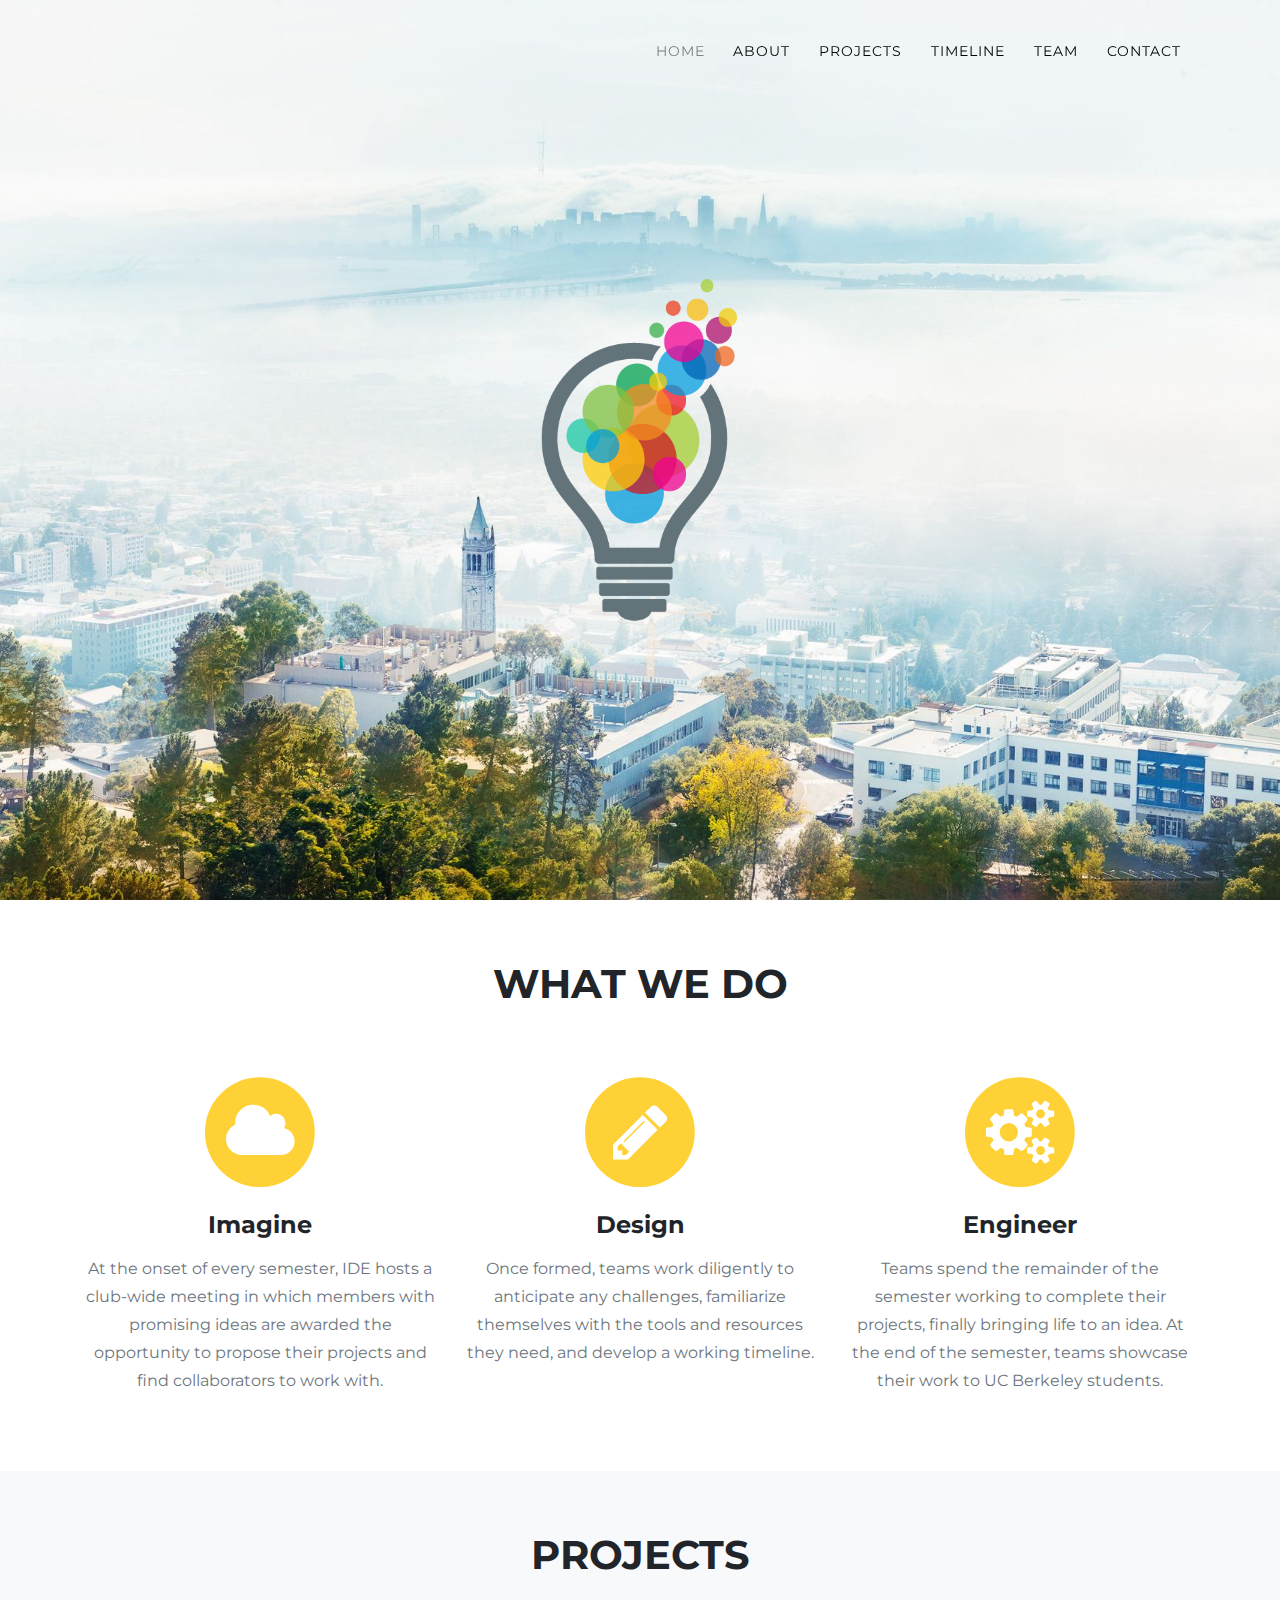
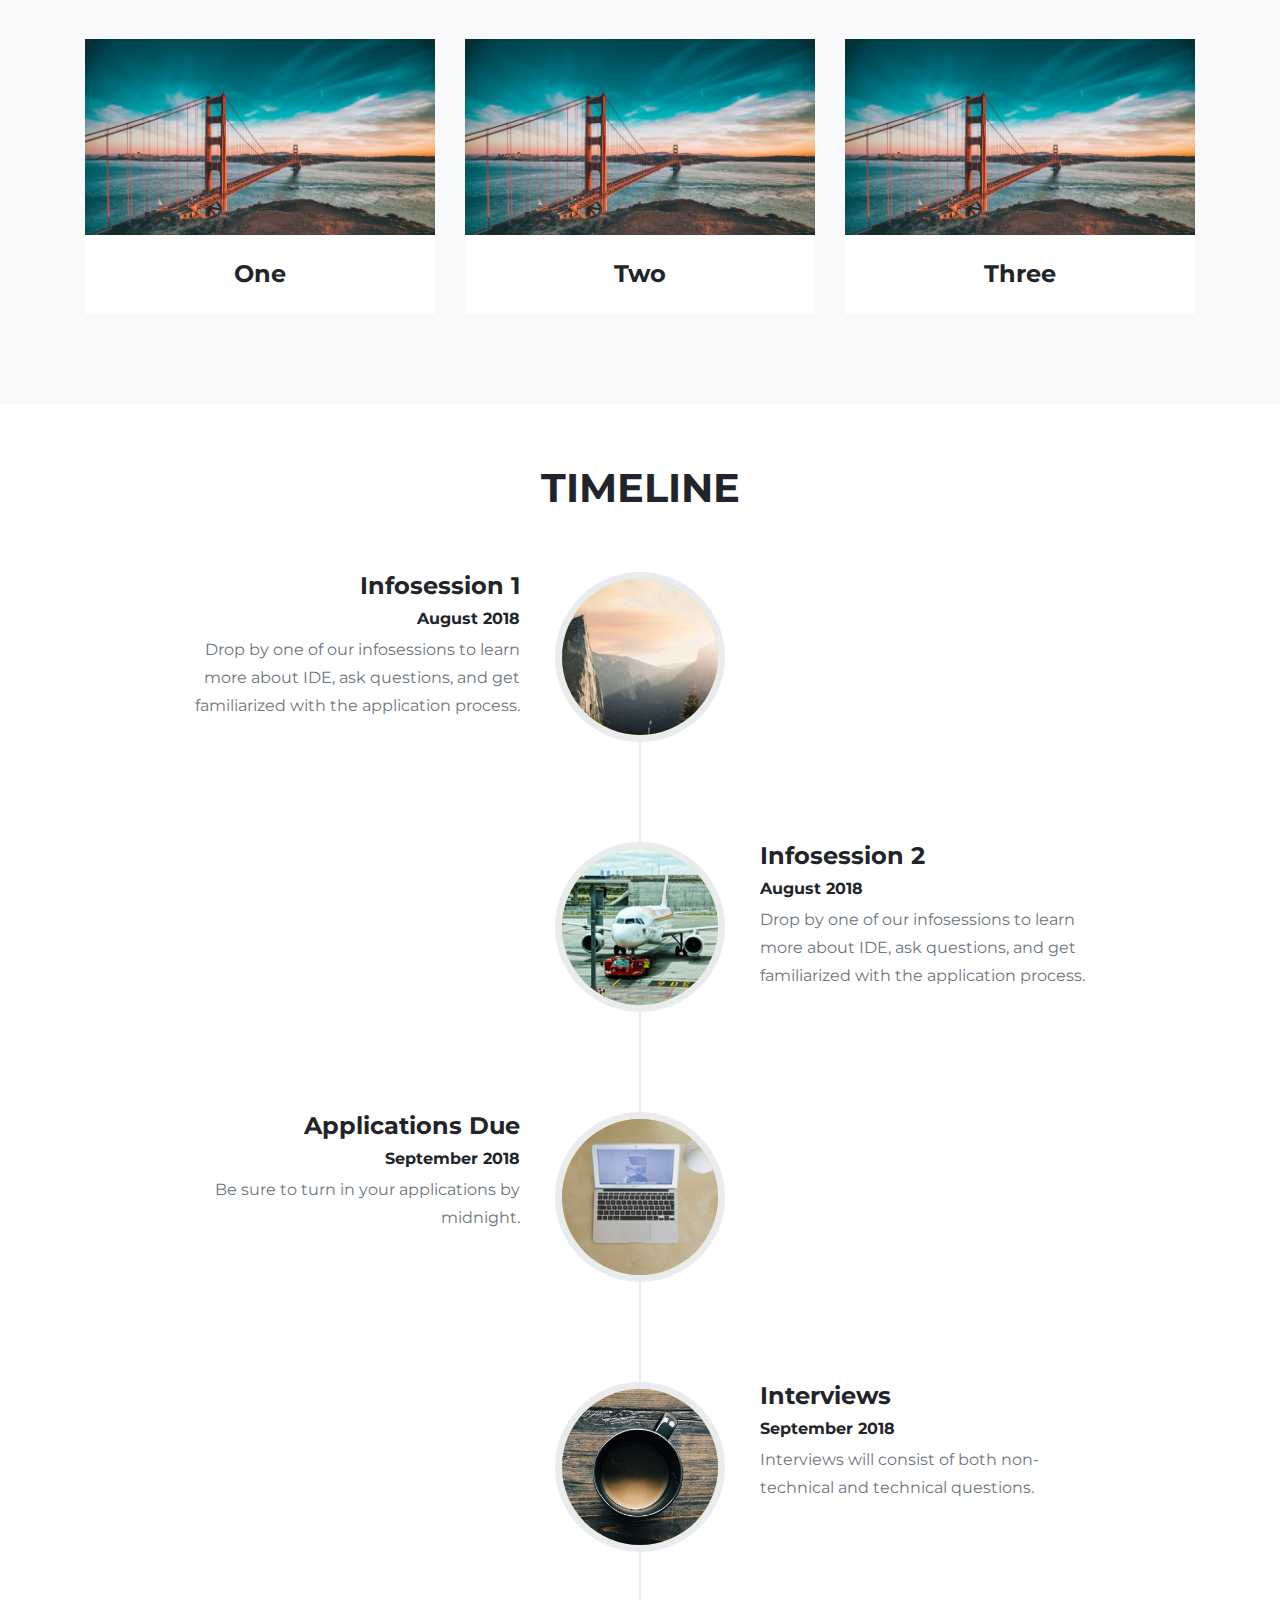
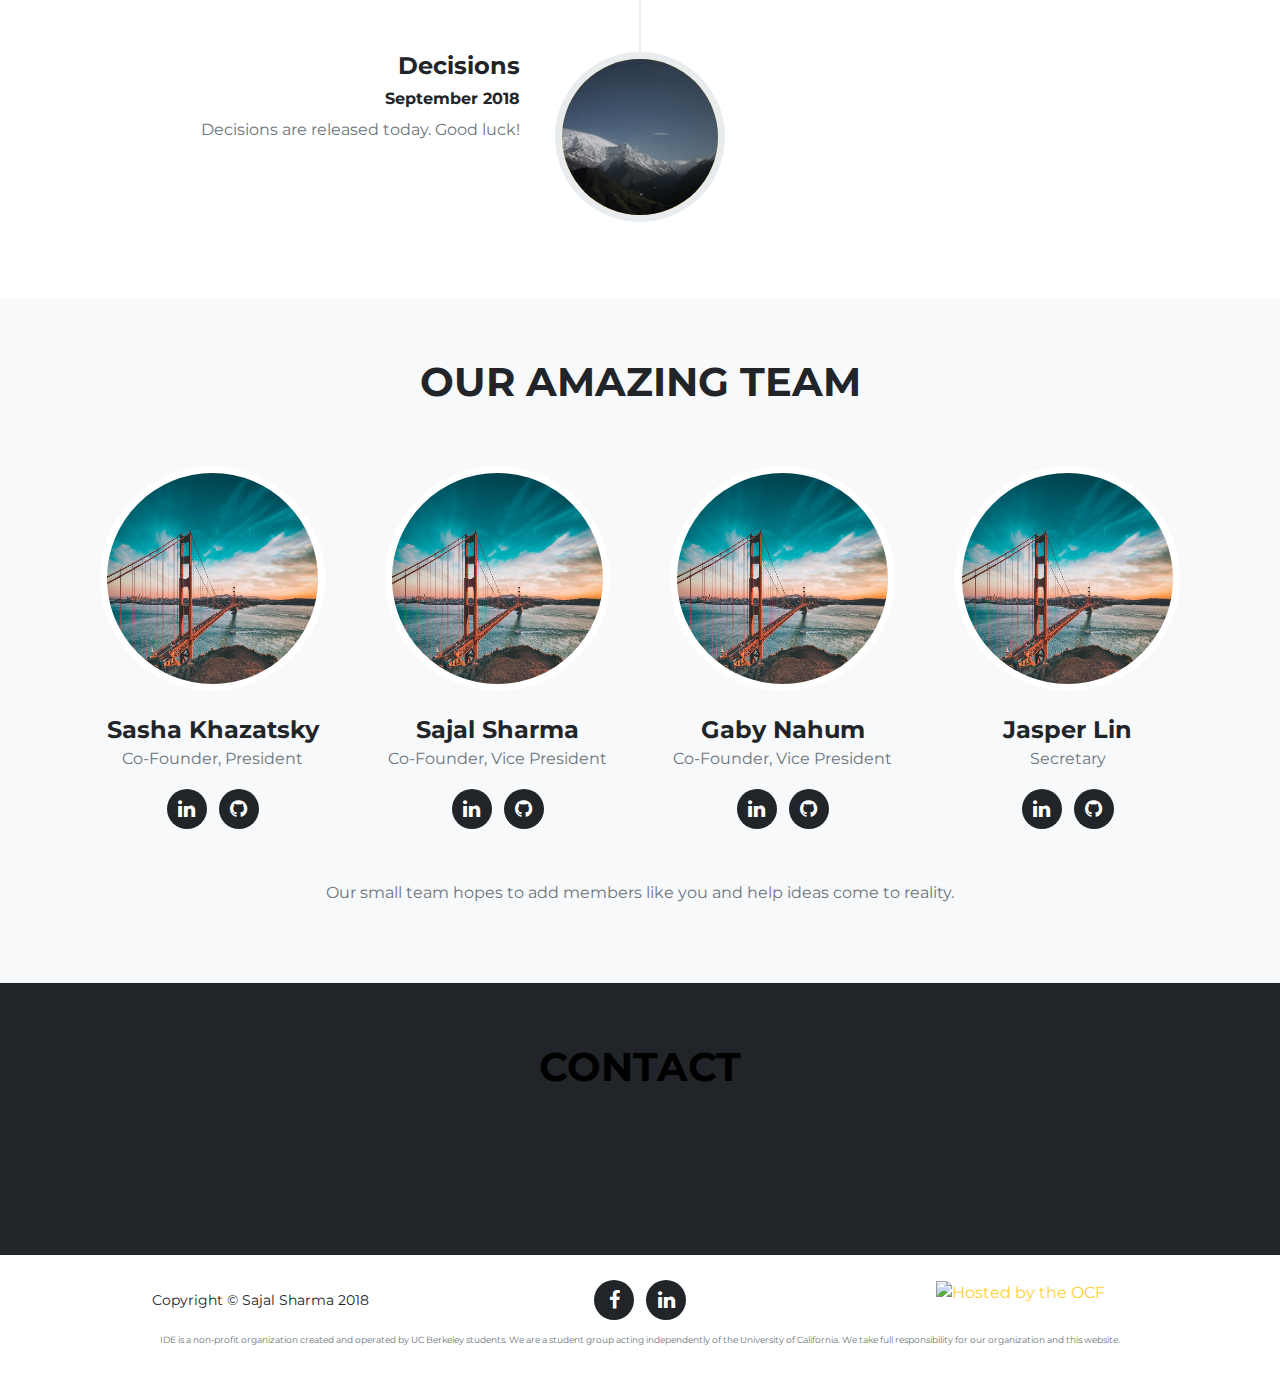
==== commit 582d238e: "Changed logo for Imagine" ====
--- a/index.html
+++ b/index.html
@@ -77,7 +77,7 @@
           <div class="col-md-4">
             <span class="fa-stack fa-4x">
               <i class="fa fa-circle fa-stack-2x text-primary"></i>
-              <i class="fa fa-rocket fa-stack-1x fa-inverse" aria-hidden="true"></i>
+              <i class="fa fa-cloud fa-stack-1x fa-inverse" aria-hidden="true"></i>
             </span>
             <h4 class="service-heading">Imagine</h4>
             <p class="text-muted">
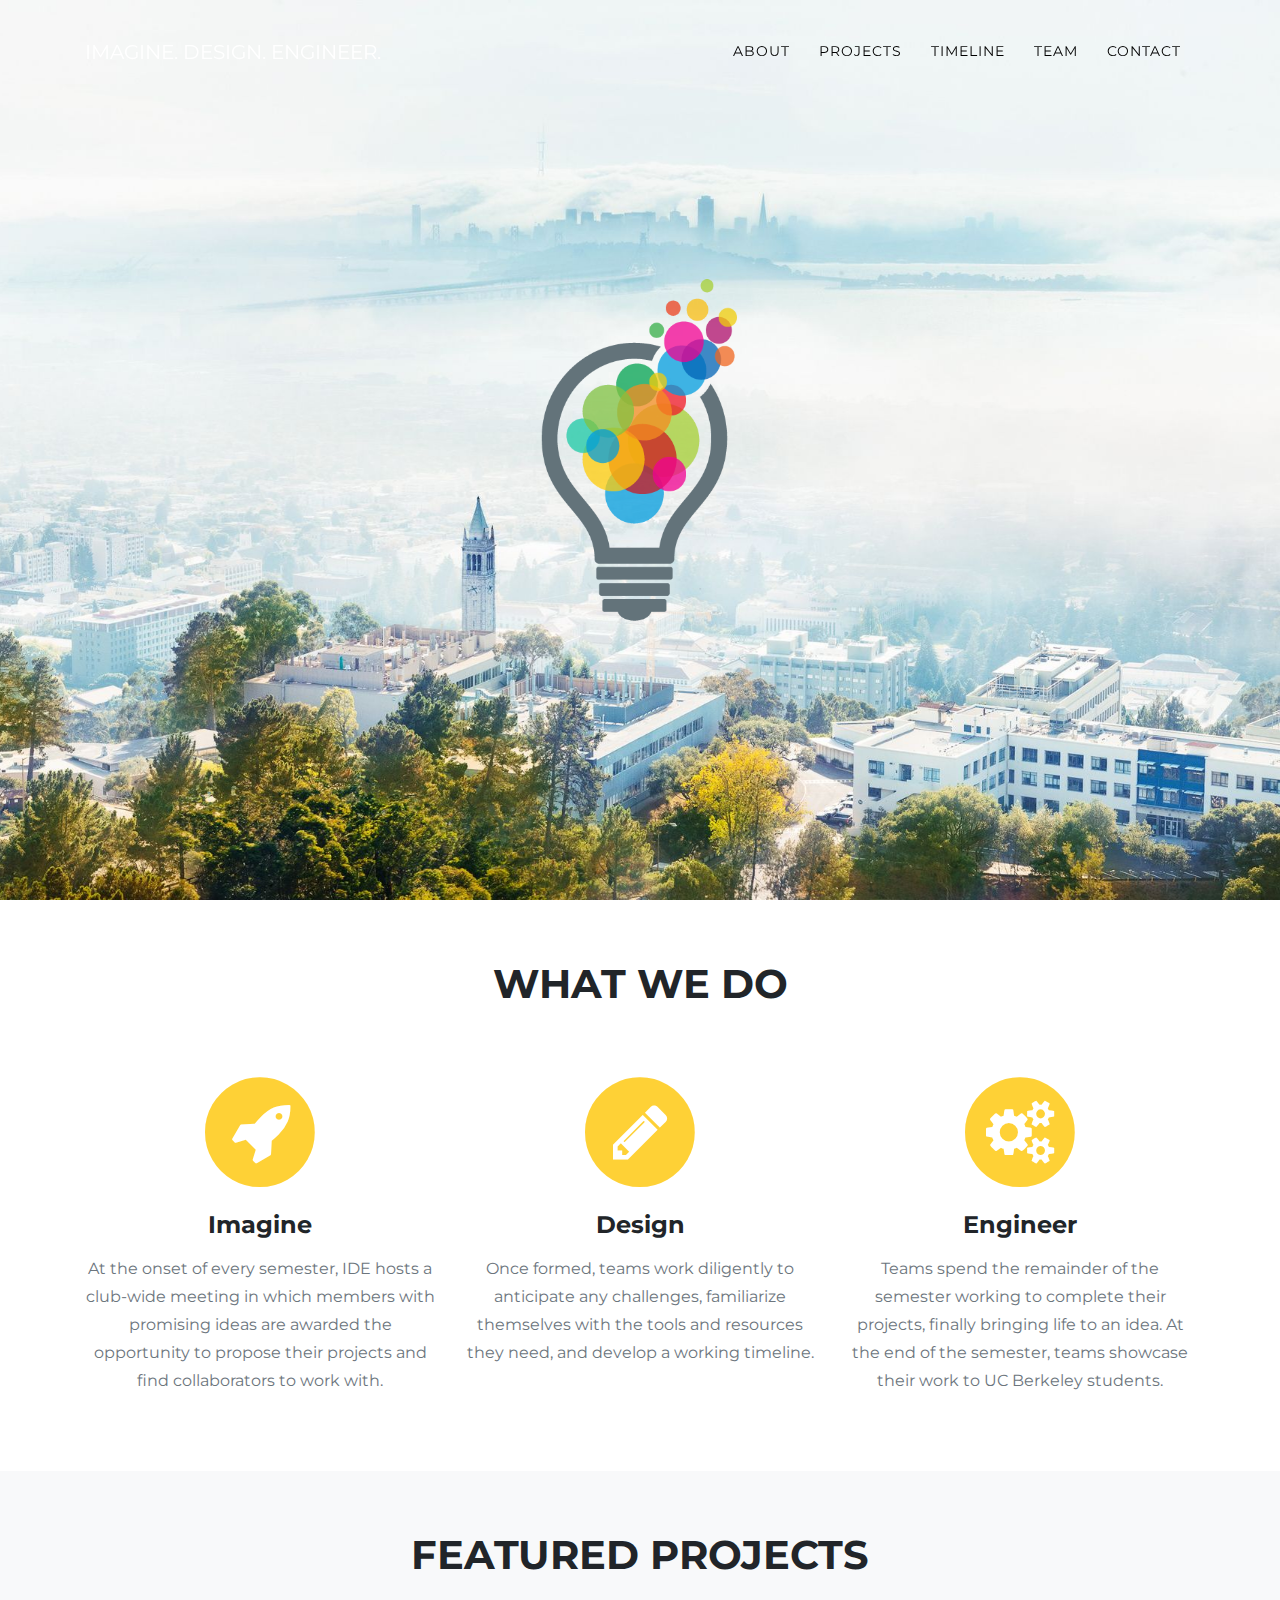
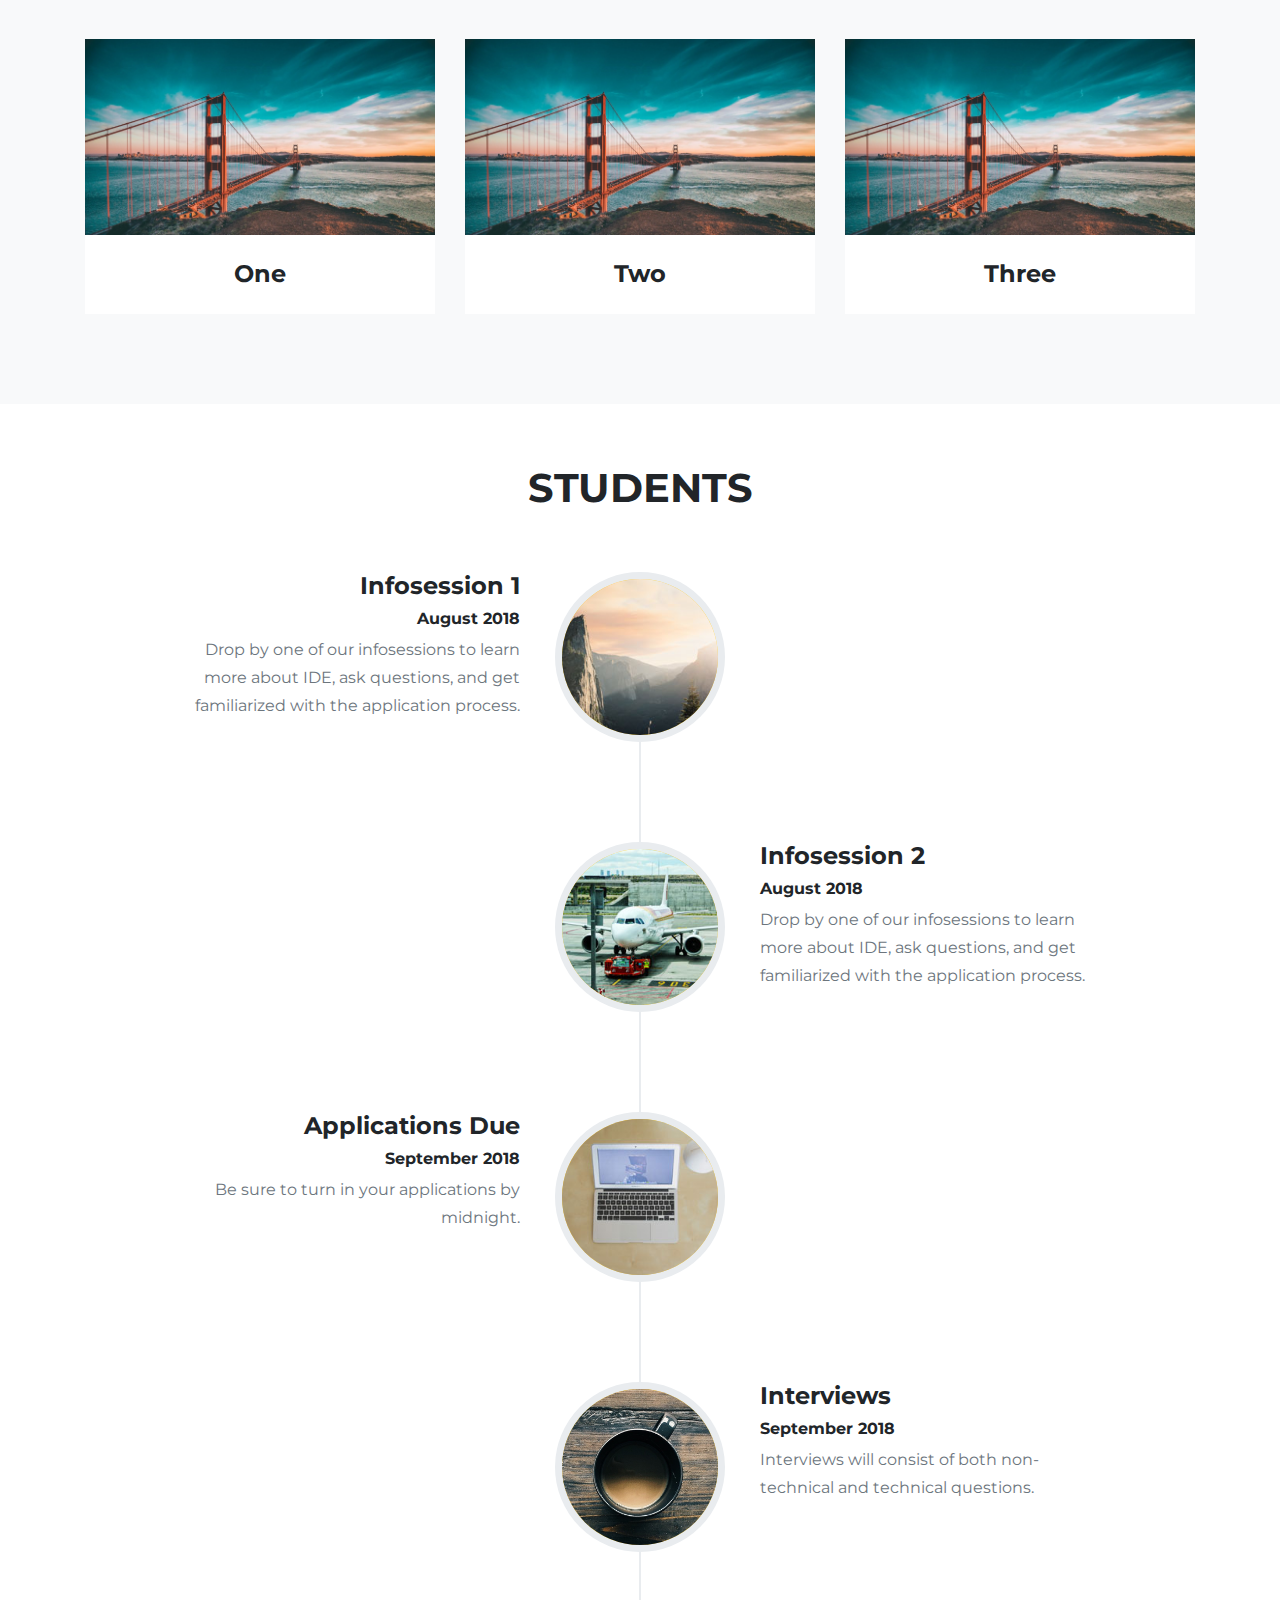
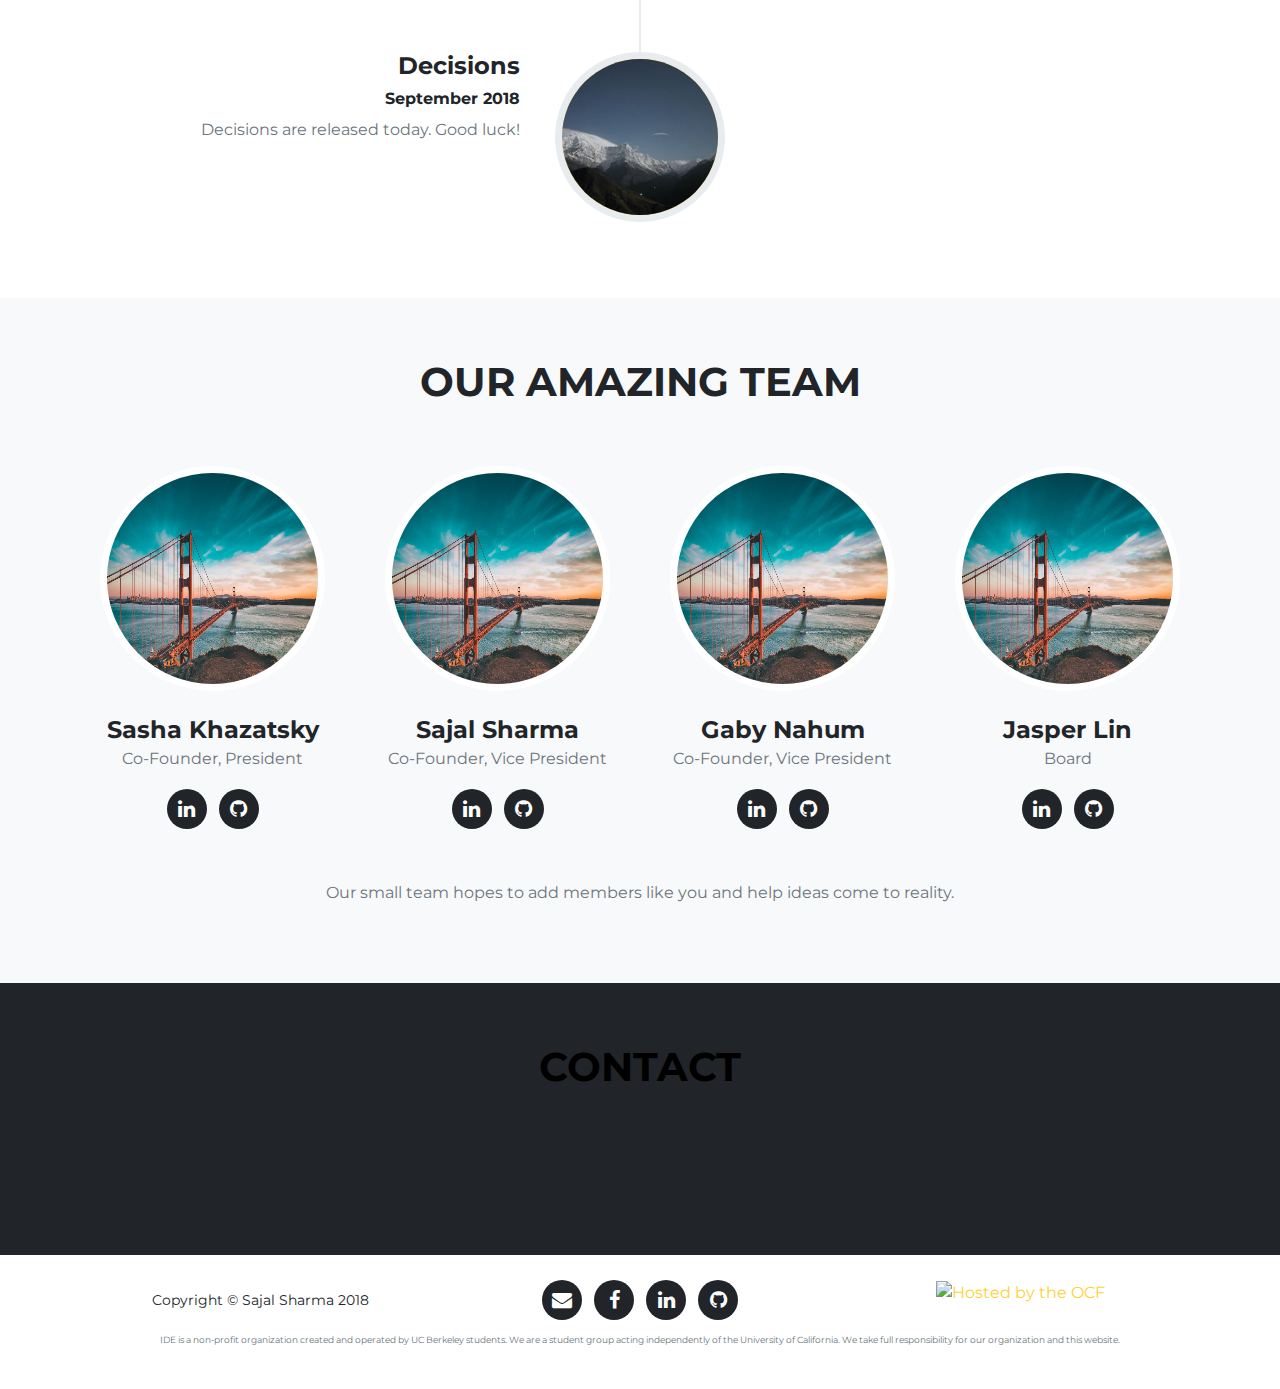
==== commit 8e3a368c: "Added a projects page" ====
--- a/index.html
+++ b/index.html
@@ -6,7 +6,7 @@
     <meta charset="utf-8">
     <meta name="viewport" content="width=device-width, initial-scale=1, shrink-to-fit=no">
     <meta name="description" content="">
-    <meta name="author" content="">
+    <meta name="author" content="Sajal Sharma">
 
     <title>IDE</title>
 
@@ -15,7 +15,7 @@
 
     <!-- Custom fonts for this template -->
     <link href="vendor/font-awesome/css/font-awesome.min.css" rel="stylesheet" type="text/css">
-    <link href="https://fonts.googleapis.com/css?family=Montserrat:400,700" rel="stylesheet" type="text/css">
+    <link href="https://fonts.googleapis.com/css?family=Montserrat:100,200,300,400,500,600,700,800,900" rel="stylesheet" type="text/css">
     <link href='https://fonts.googleapis.com/css?family=Kaushan+Script' rel='stylesheet' type='text/css'>
     <link href='https://fonts.googleapis.com/css?family=Droid+Serif:400,700,400italic,700italic' rel='stylesheet' type='text/css'>
     <link href='https://fonts.googleapis.com/css?family=Roboto+Slab:400,100,300,700' rel='stylesheet' type='text/css'>
@@ -33,11 +33,9 @@
         <button class="navbar-toggler navbar-toggler-right" type="button" data-toggle="collapse" data-target="#navbarResponsive" aria-controls="navbarResponsive" aria-expanded="false" aria-label="Toggle navigation">
           <i class="fa fa-bars"></i>
         </button>
+        <a class="navbar-brand js-scroll-trigger" href="#page-top">IMAGINE. DESIGN. ENGINEER.</a>
         <div class="collapse navbar-collapse" id="navbarResponsive">
           <ul class="navbar-nav text-uppercase ml-auto">
-            <li class="nav-item">
-              <a class="nav-link js-scroll-trigger" href="#page-top">Home</a>
-            </li>
             <li class="nav-item">
               <a class="nav-link js-scroll-trigger" href="#services">About</a>
             </li>
@@ -77,7 +75,7 @@
           <div class="col-md-4">
             <span class="fa-stack fa-4x">
               <i class="fa fa-circle fa-stack-2x text-primary"></i>
-              <i class="fa fa-cloud fa-stack-1x fa-inverse" aria-hidden="true"></i>
+              <i class="fa fa-rocket fa-stack-1x fa-inverse" aria-hidden="true"></i>
             </span>
             <h4 class="service-heading">Imagine</h4>
             <p class="text-muted">
@@ -116,7 +114,7 @@
       <div class="container">
         <div class="row">
           <div class="col-lg-12 text-center">
-            <h2 class="section-heading text-uppercase">Projects</h2>
+            <h2 class="section-heading text-uppercase">Featured Projects</h2>
           </div>
         </div>
         <div class="row">
@@ -160,6 +158,13 @@
             </div>
           </div>
         </div>
+        <!--
+        <div class="row">
+          <div class="links-div col-lg-12 text-center">
+            <a class="link-to-page" href="projects.html">See all projects</a>
+          </div>
+        </div>
+        -->
       </div>
     </section>
 
@@ -168,7 +173,7 @@
       <div class="container">
         <div class="row">
           <div class="col-lg-12 text-center">
-            <h2 class="section-heading text-uppercase">Timeline</h2>
+            <h2 class="section-heading text-uppercase">Students</h2>
           </div>
         </div>
         <div class="row">
@@ -332,7 +337,7 @@
             <div class="team-member">
               <img class="mx-auto rounded-circle" src="img/Golden_Gate_Bridge.jpg" alt="">
               <h4>Jasper Lin</h4>
-              <p class="text-muted">Secretary</p>
+              <p class="text-muted">Board</p>
               <ul class="list-inline social-buttons">
                 <li class="list-inline-item">
                   <a href="https://www.linkedin.com/in/jasperlin110/">
@@ -418,14 +423,24 @@
           </div>
           <div class="col-md-4">
             <ul class="list-inline social-buttons">
+                <li class="list-inline-item">
+                  <a href="mailto:contact@ide.berkeley.edu">
+                    <i class="fa fa-envelope"></i>
+                  </a>
+                </li>
               <li class="list-inline-item">
-                <a href="#">
+                <a href="https://www.facebook.com/berkeleyIDE/">
                   <i class="fa fa-facebook"></i>
                 </a>
               </li>
               <li class="list-inline-item">
-                <a href="#">
+                <a href="https://www.linkedin.com/company/imagine-design-engineer/">
                   <i class="fa fa-linkedin"></i>
+                </a>
+              </li>
+              <li class="list-inline-item">
+                <a href="https://github.com/Imagine-Design-Engineer">
+                  <i class="fa fa-github"></i>
                 </a>
               </li>
             </ul>
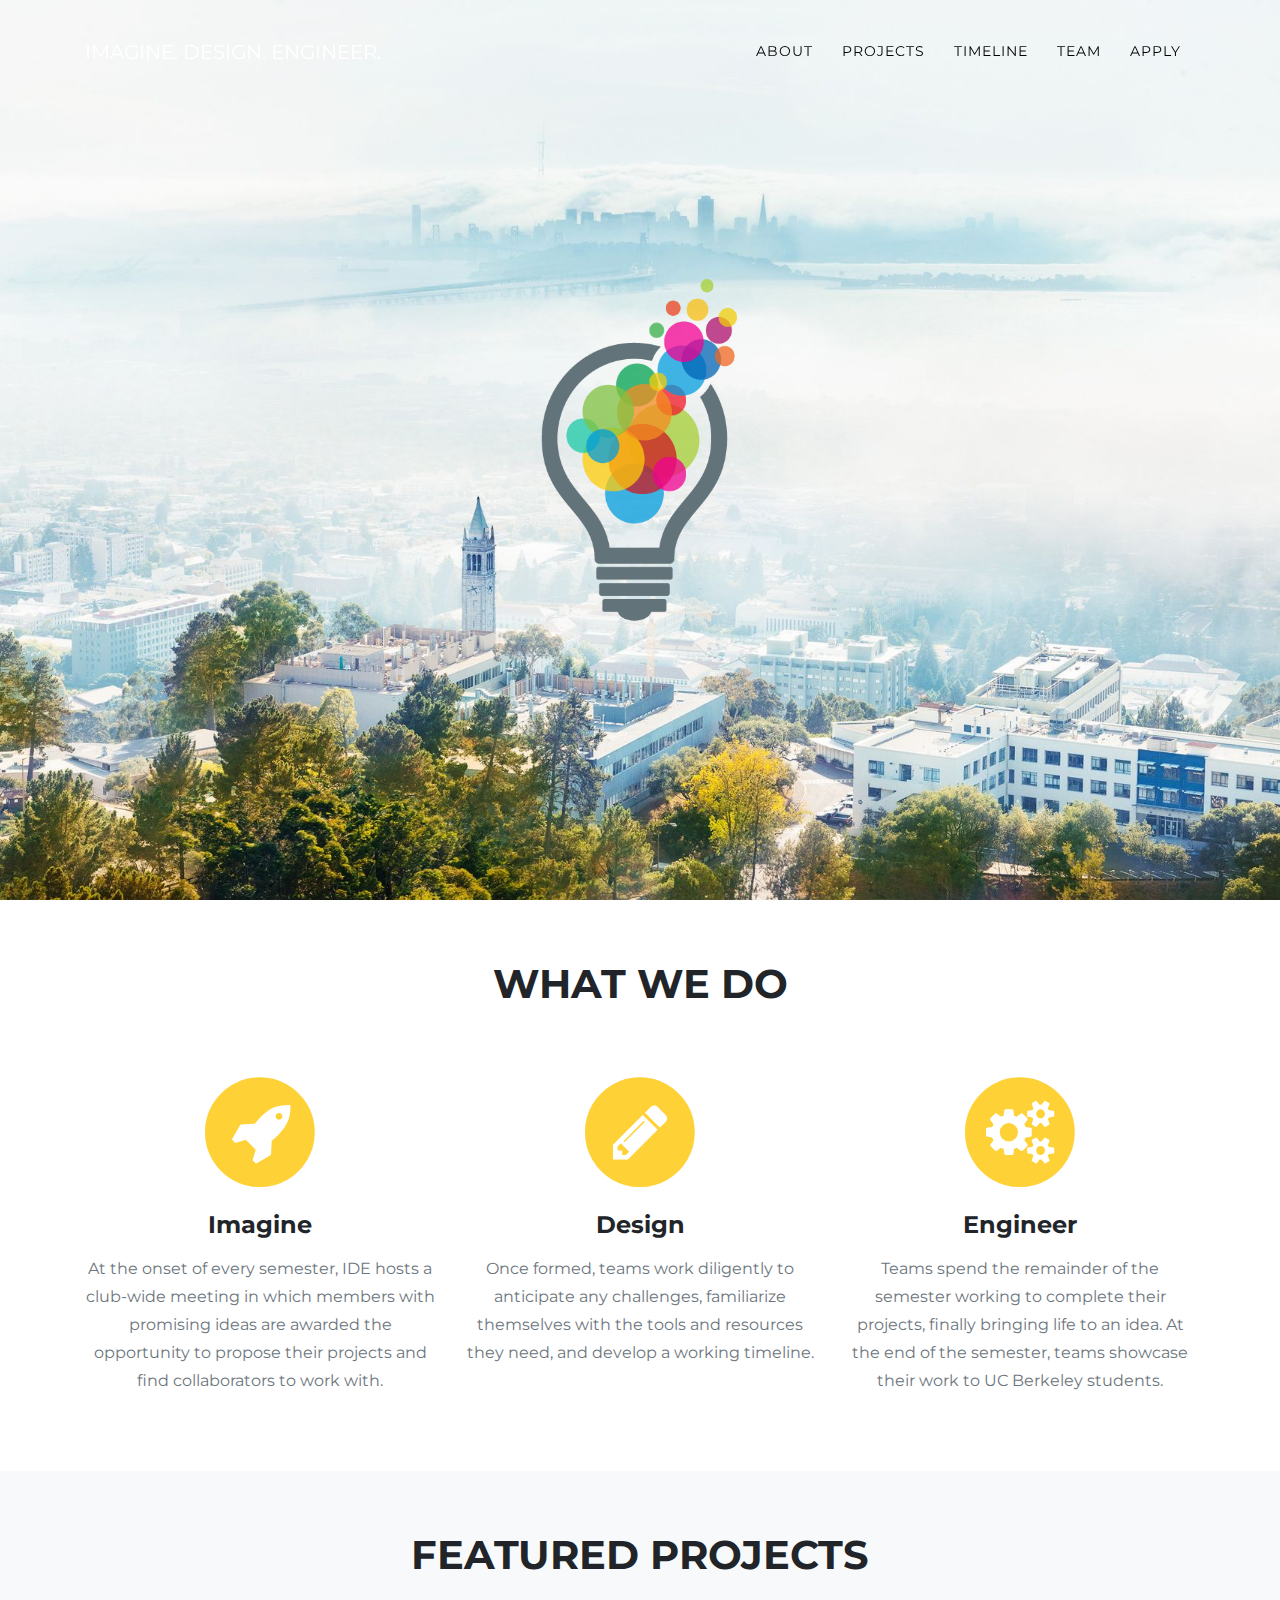
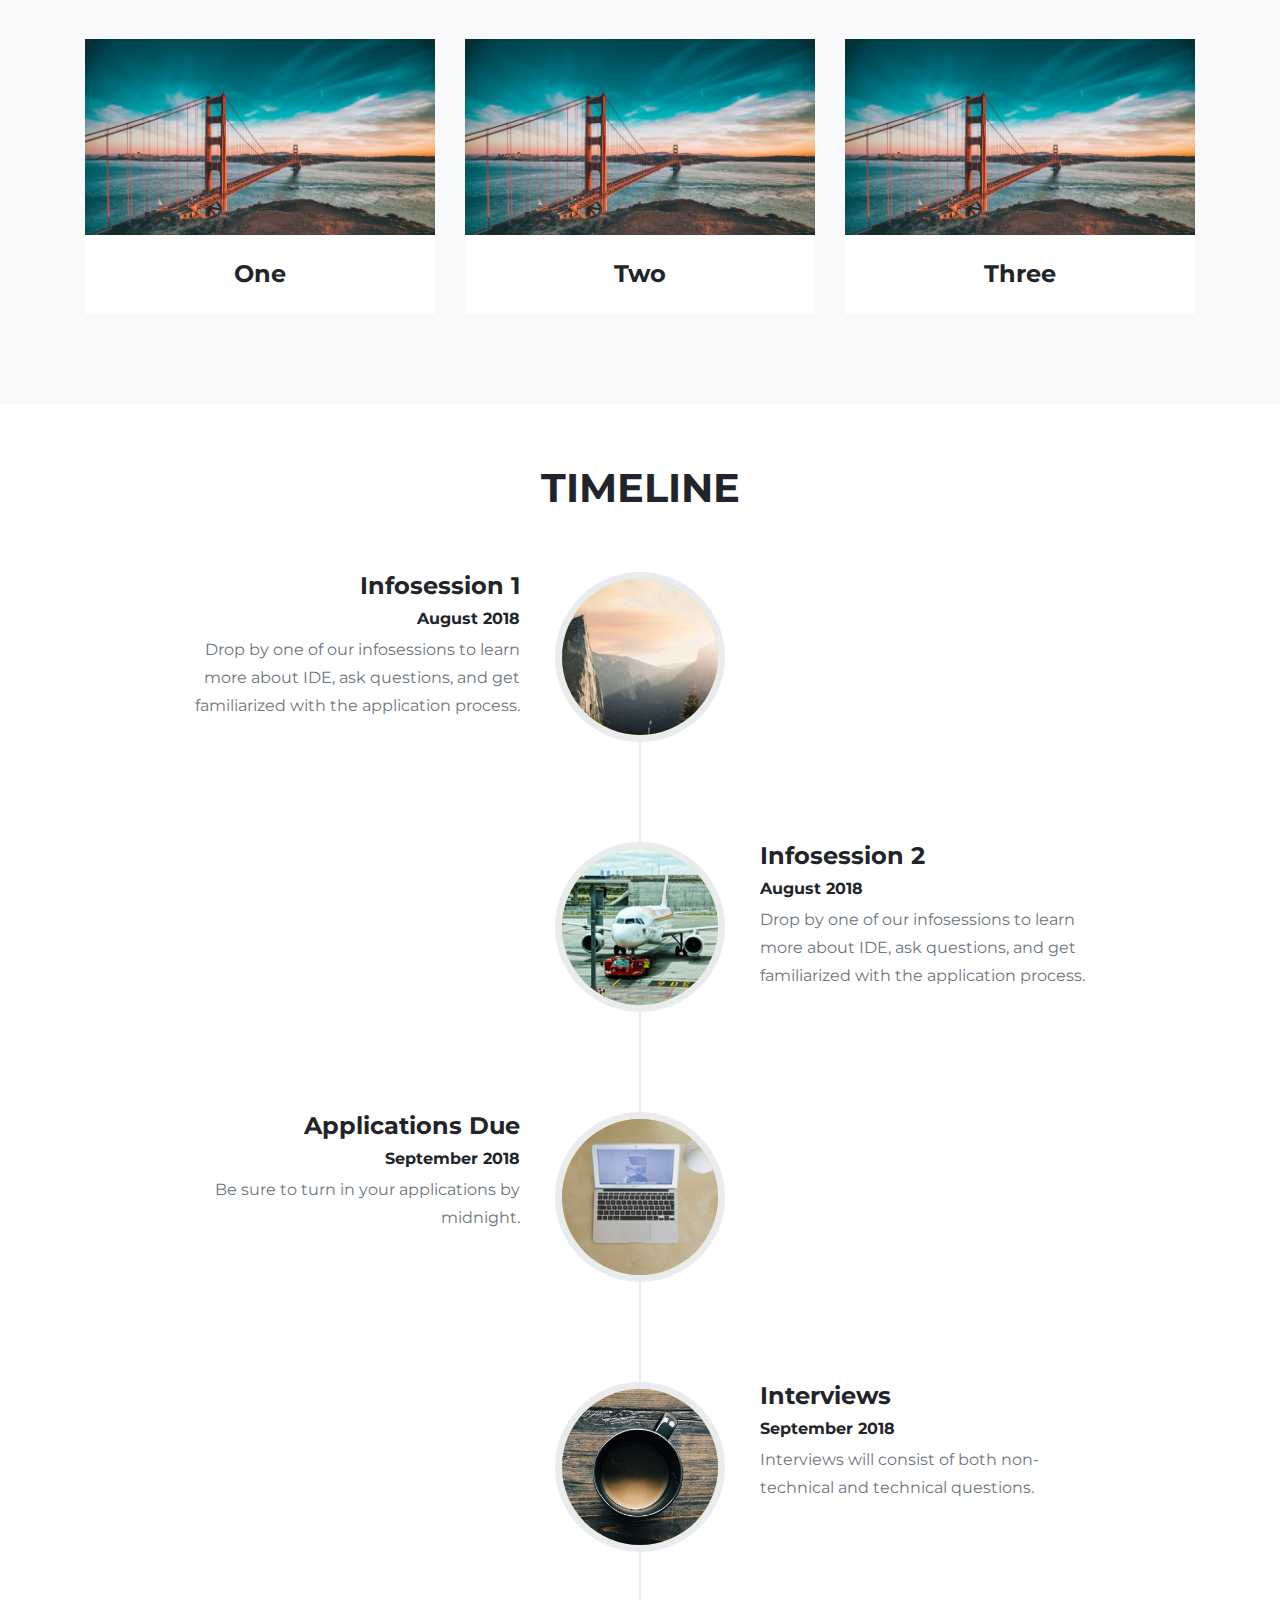
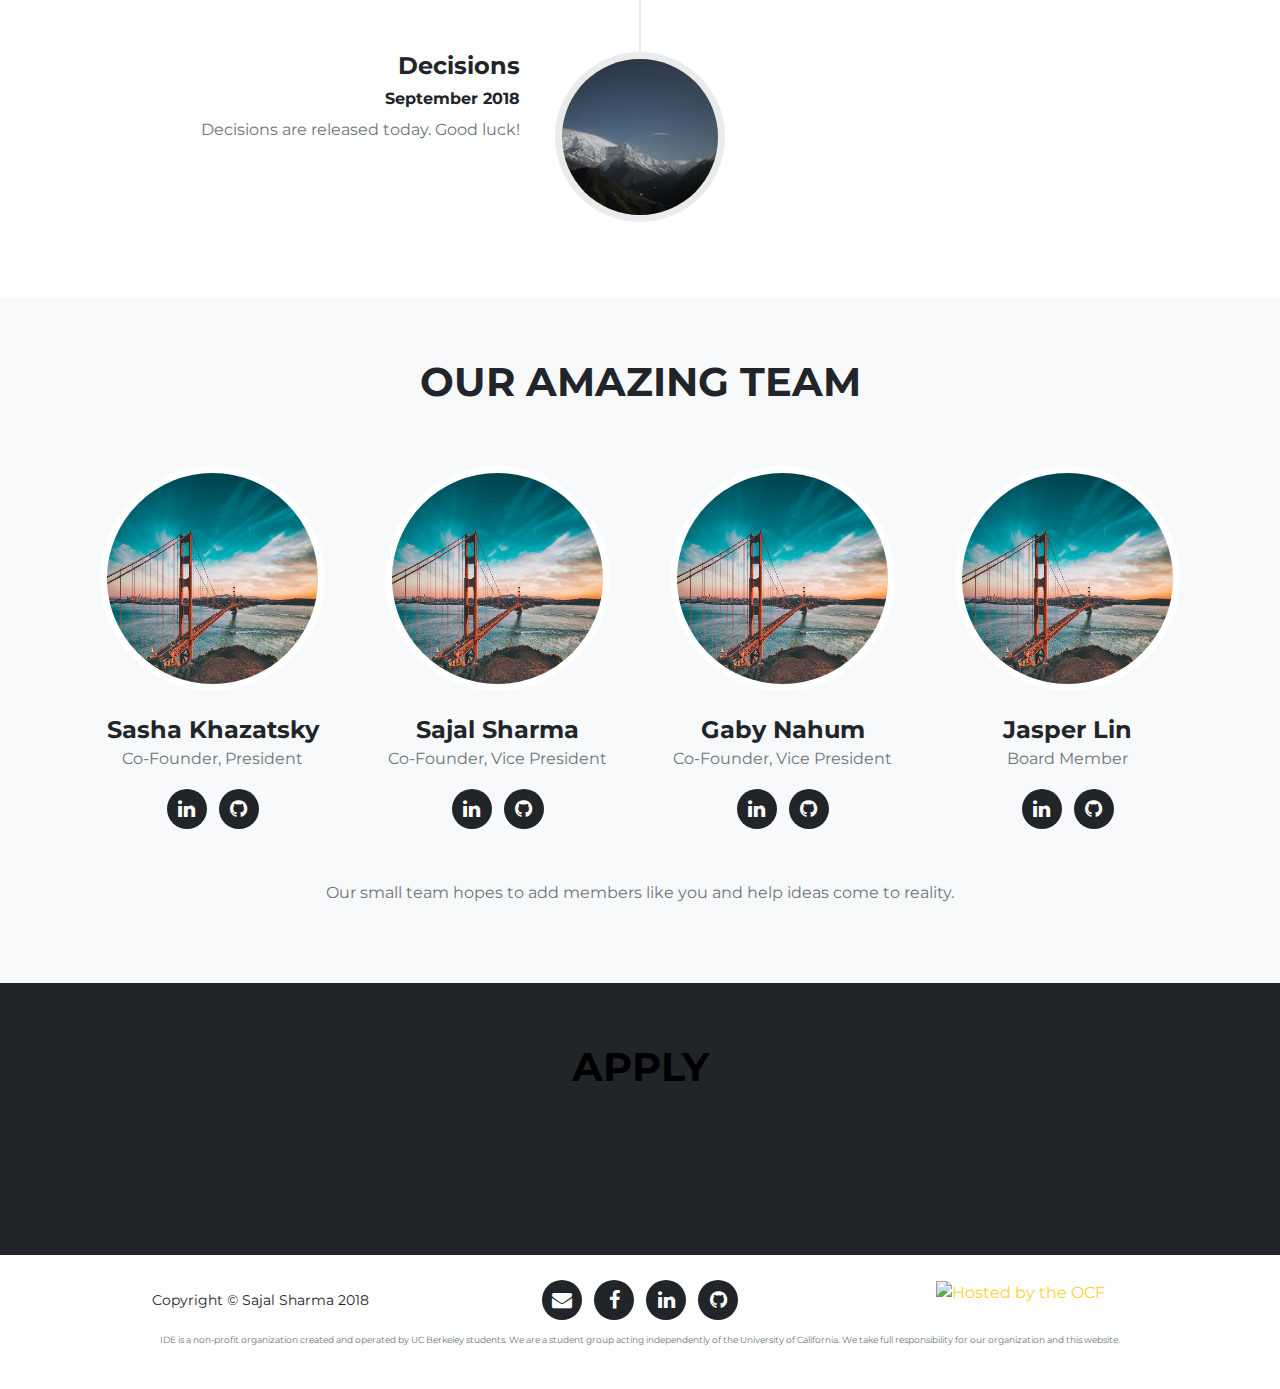
==== commit 3c27f522: "Added a students and sponsors page and updated footer" ====
--- a/index.html
+++ b/index.html
@@ -49,7 +49,7 @@
               <a class="nav-link js-scroll-trigger" href="#team">Team</a>
             </li>
             <li class="nav-item">
-              <a class="nav-link js-scroll-trigger" href="#contact">Contact</a>
+              <a class="nav-link js-scroll-trigger" href="#contact">Apply</a>
             </li>
           </ul>
         </div>
@@ -173,7 +173,7 @@
       <div class="container">
         <div class="row">
           <div class="col-lg-12 text-center">
-            <h2 class="section-heading text-uppercase">Students</h2>
+            <h2 class="section-heading text-uppercase">Timeline</h2>
           </div>
         </div>
         <div class="row">
@@ -264,6 +264,13 @@
             </ul>
           </div>
         </div>
+        <!--
+        <div class="row">
+          <div class="links-div col-lg-12 text-center">
+            <a class="link-to-page" href="students.html">See more</a>
+          </div>
+        </div>
+        -->
       </div>
     </section>
 
@@ -337,7 +344,7 @@
             <div class="team-member">
               <img class="mx-auto rounded-circle" src="img/Golden_Gate_Bridge.jpg" alt="">
               <h4>Jasper Lin</h4>
-              <p class="text-muted">Board</p>
+              <p class="text-muted">Board Member</p>
               <ul class="list-inline social-buttons">
                 <li class="list-inline-item">
                   <a href="https://www.linkedin.com/in/jasperlin110/">
@@ -370,7 +377,7 @@
       <div class="container">
         <div class="row">
           <div class="col-lg-12 text-center">
-            <h2 class="section-heading text-uppercase">Contact</h2>
+            <h2 class="section-heading text-uppercase">Apply</h2>
             <h4 class="service-heading">Coming soon.</h4>
           </div>
         </div>
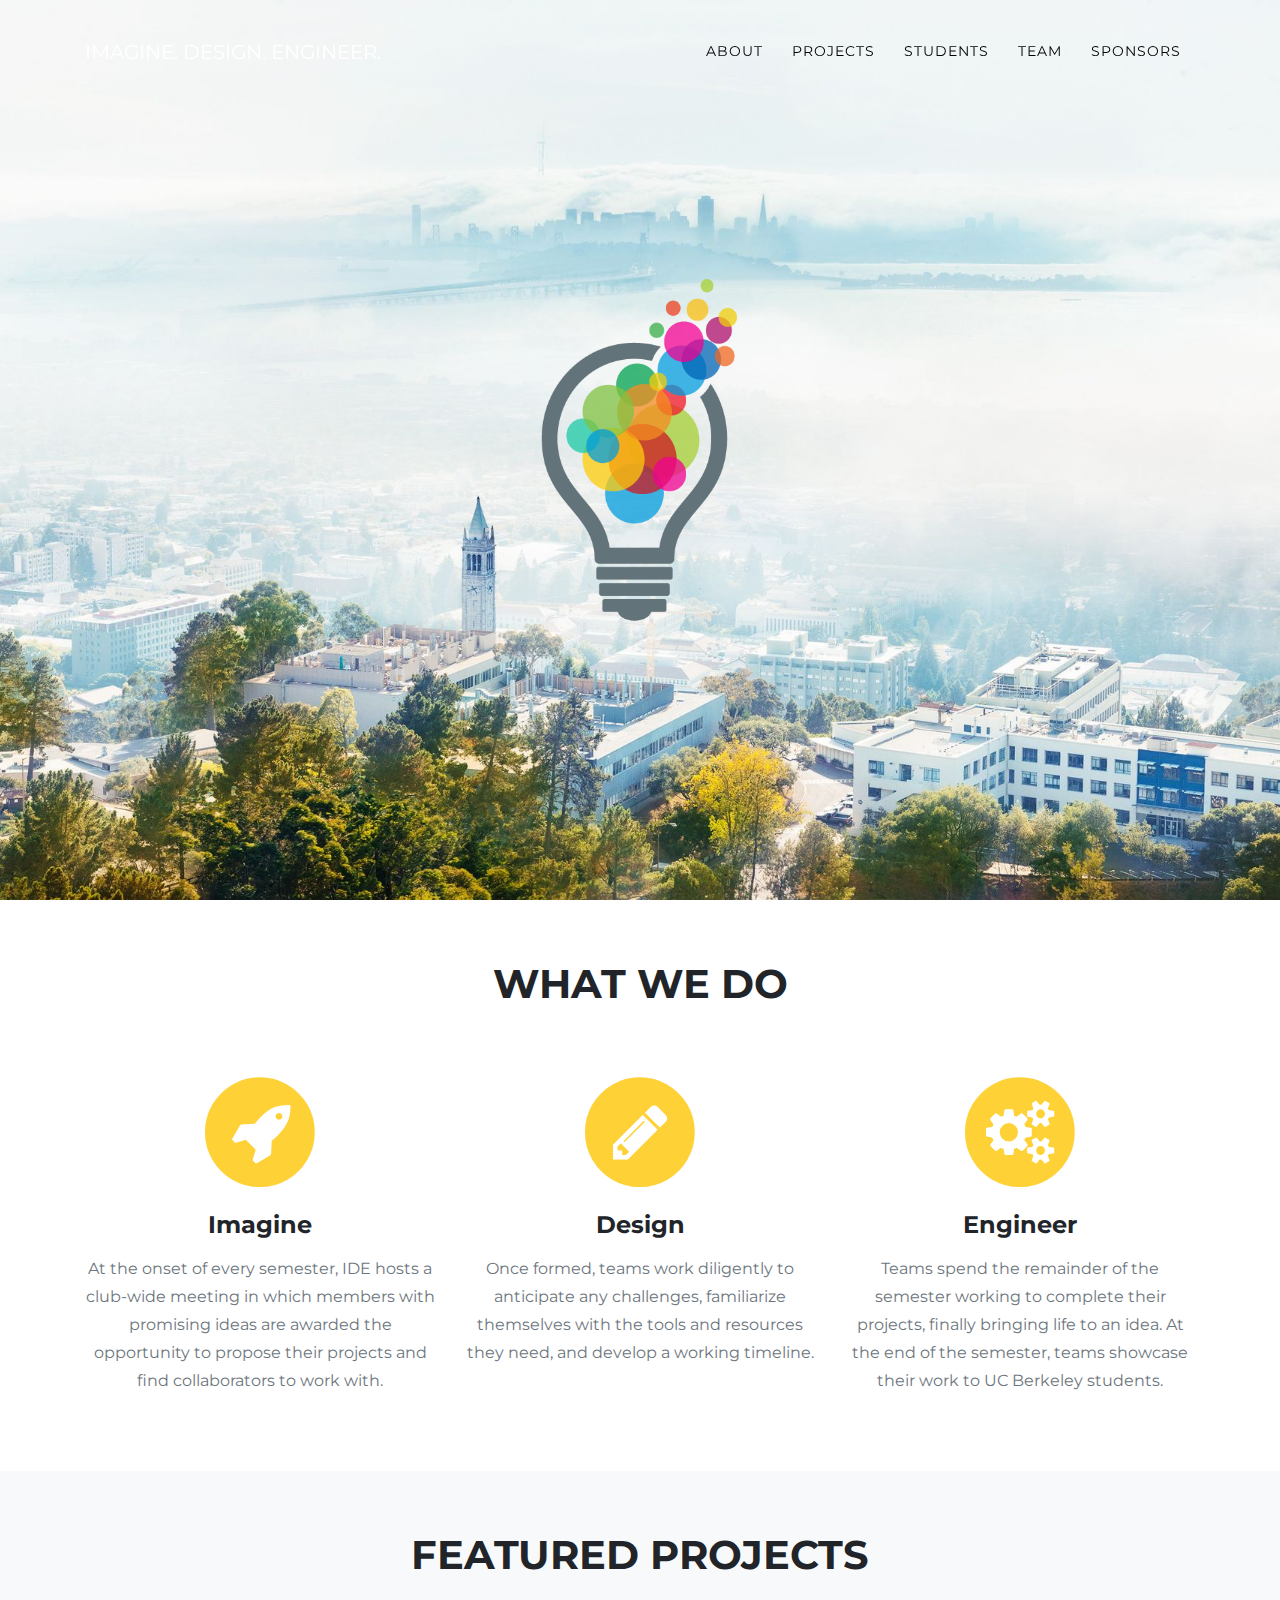
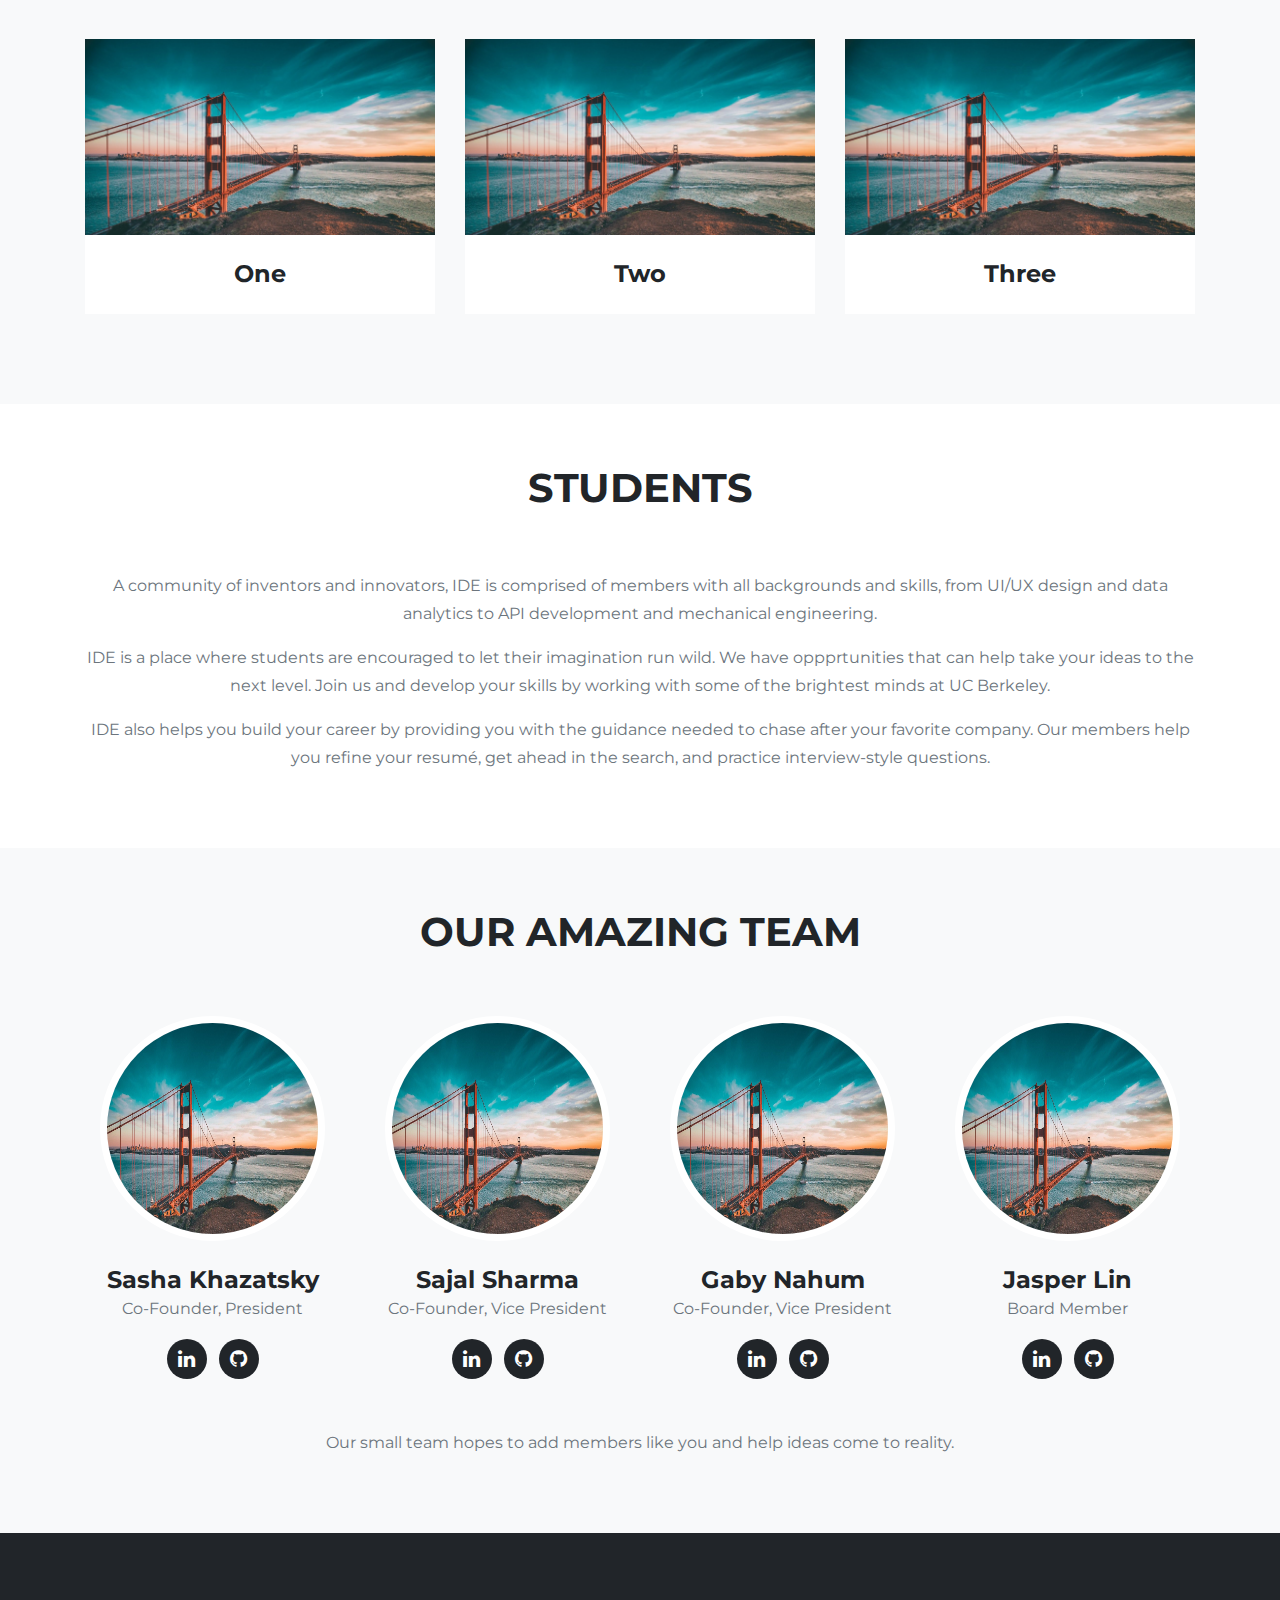
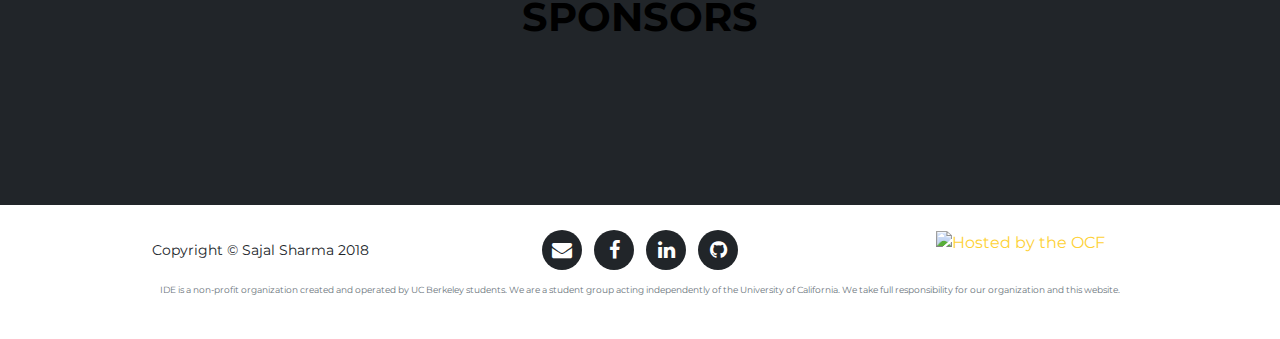
==== commit 9ded4b7d: "Added a team page and updated tabs" ====
--- a/index.html
+++ b/index.html
@@ -43,13 +43,13 @@
               <a class="nav-link js-scroll-trigger" href="#portfolio">Projects</a>
             </li>
             <li class="nav-item">
-              <a class="nav-link js-scroll-trigger" href="#about">Timeline</a>
+              <a class="nav-link js-scroll-trigger" href="#about">Students</a>
             </li>
             <li class="nav-item">
               <a class="nav-link js-scroll-trigger" href="#team">Team</a>
             </li>
             <li class="nav-item">
-              <a class="nav-link js-scroll-trigger" href="#contact">Apply</a>
+              <a class="nav-link js-scroll-trigger" href="#contact">Sponsors</a>
             </li>
           </ul>
         </div>
@@ -173,95 +173,30 @@
       <div class="container">
         <div class="row">
           <div class="col-lg-12 text-center">
-            <h2 class="section-heading text-uppercase">Timeline</h2>
-          </div>
-        </div>
-        <div class="row">
-          <div class="col-lg-12">
-            <ul class="timeline">
-              <li>
-                <div class="timeline-image">
-                  <img class="rounded-circle img-fluid" src="img/about/1.jpg" alt="">
-                </div>
-                <div class="timeline-panel">
-                  <div class="timeline-heading">
-                    <h4>Infosession 1</h4>
-                    <h6 class="subheading">August 2018</h6>
-                  </div>
-                  <div class="timeline-body">
-                    <p class="text-muted">
-                        Drop by one of our infosessions to learn more about IDE, ask
-                        questions, and get familiarized with the application process.
-                    </p>
-                  </div>
-                </div>
-              </li>
-              <li class="timeline-inverted">
-                <div class="timeline-image">
-                  <img class="rounded-circle img-fluid" src="img/about/2.jpg" alt="">
-                </div>
-                <div class="timeline-panel">
-                  <div class="timeline-heading">
-                    <h4>Infosession 2</h4>
-                    <h6 class="subheading">August 2018</h6>
-                  </div>
-                  <div class="timeline-body">
-                      <p class="text-muted">
-                          Drop by one of our infosessions to learn more about IDE, ask
-                          questions, and get familiarized with the application process.
-                      </p>
-                  </div>
-                </div>
-              </li>
-              <li>
-                <div class="timeline-image">
-                  <img class="rounded-circle img-fluid" src="img/about/3.jpg" alt="">
-                </div>
-                <div class="timeline-panel">
-                  <div class="timeline-heading">
-                    <h4>Applications Due</h4>
-                    <h6 class="subheading">September 2018</h6>
-                  </div>
-                  <div class="timeline-body">
-                    <p class="text-muted">
-                        Be sure to turn in your applications by midnight.
-                    </p>
-                  </div>
-                </div>
-              </li>
-              <li class="timeline-inverted">
-                <div class="timeline-image">
-                  <img class="rounded-circle img-fluid" src="img/about/interview.jpg" alt="">
-                </div>
-                <div class="timeline-panel">
-                  <div class="timeline-heading">
-                    <h4>Interviews</h4>
-                    <h6 class="subheading">September 2018</h6>
-                  </div>
-                  <div class="timeline-body">
-                    <p class="text-muted">
-                        Interviews will consist of both non-technical and technical questions.
-                    </p>
-                  </div>
-                </div>
-              </li>
-              <li>
-                <div class="timeline-image">
-                  <img class="rounded-circle img-fluid" src="img/about/4.jpg" alt="">
-                </div>
-                <div class="timeline-panel">
-                  <div class="timeline-heading">
-                    <h4>Decisions</h4>
-                    <h6 class="subheading">September 2018</h6>
-                  </div>
-                  <div class="timeline-body">
-                    <p class="text-muted">
-                        Decisions are released today. Good luck!
-                    </p>
-                  </div>
-                </div>
-              </li>
-            </ul>
+            <h2 class="section-heading text-uppercase">Students</h2>
+          </div>
+        </div>
+        <div class="row">
+          <div class="col-lg-12 text-center">
+            <p class="large text-muted">
+                A community of inventors and innovators, IDE is comprised of members with all backgrounds
+                and skills, from UI/UX design and data analytics to API development and mechanical engineering.
+            </p>
+            <p class="large text-muted">
+                IDE is a place where students are encouraged to let their imagination run wild.
+                We have oppprtunities that can help take your ideas to the next level. Join us and
+                develop your skills by working with some of the brightest minds at UC Berkeley.
+            </p>
+            <p class="large text-muted">
+                IDE also helps you build your career by providing you with the guidance needed to chase after
+                your favorite company. Our members help you refine your resumé, get ahead in the search, and
+                practice interview-style questions.
+            </p>
+            <!--
+            <p class="large text-muted">
+                Learn more about our recruitment process and find our application here.
+            </p>
+            -->
           </div>
         </div>
         <!--
@@ -377,7 +312,7 @@
       <div class="container">
         <div class="row">
           <div class="col-lg-12 text-center">
-            <h2 class="section-heading text-uppercase">Apply</h2>
+            <h2 class="section-heading text-uppercase">Sponsors</h2>
             <h4 class="service-heading">Coming soon.</h4>
           </div>
         </div>
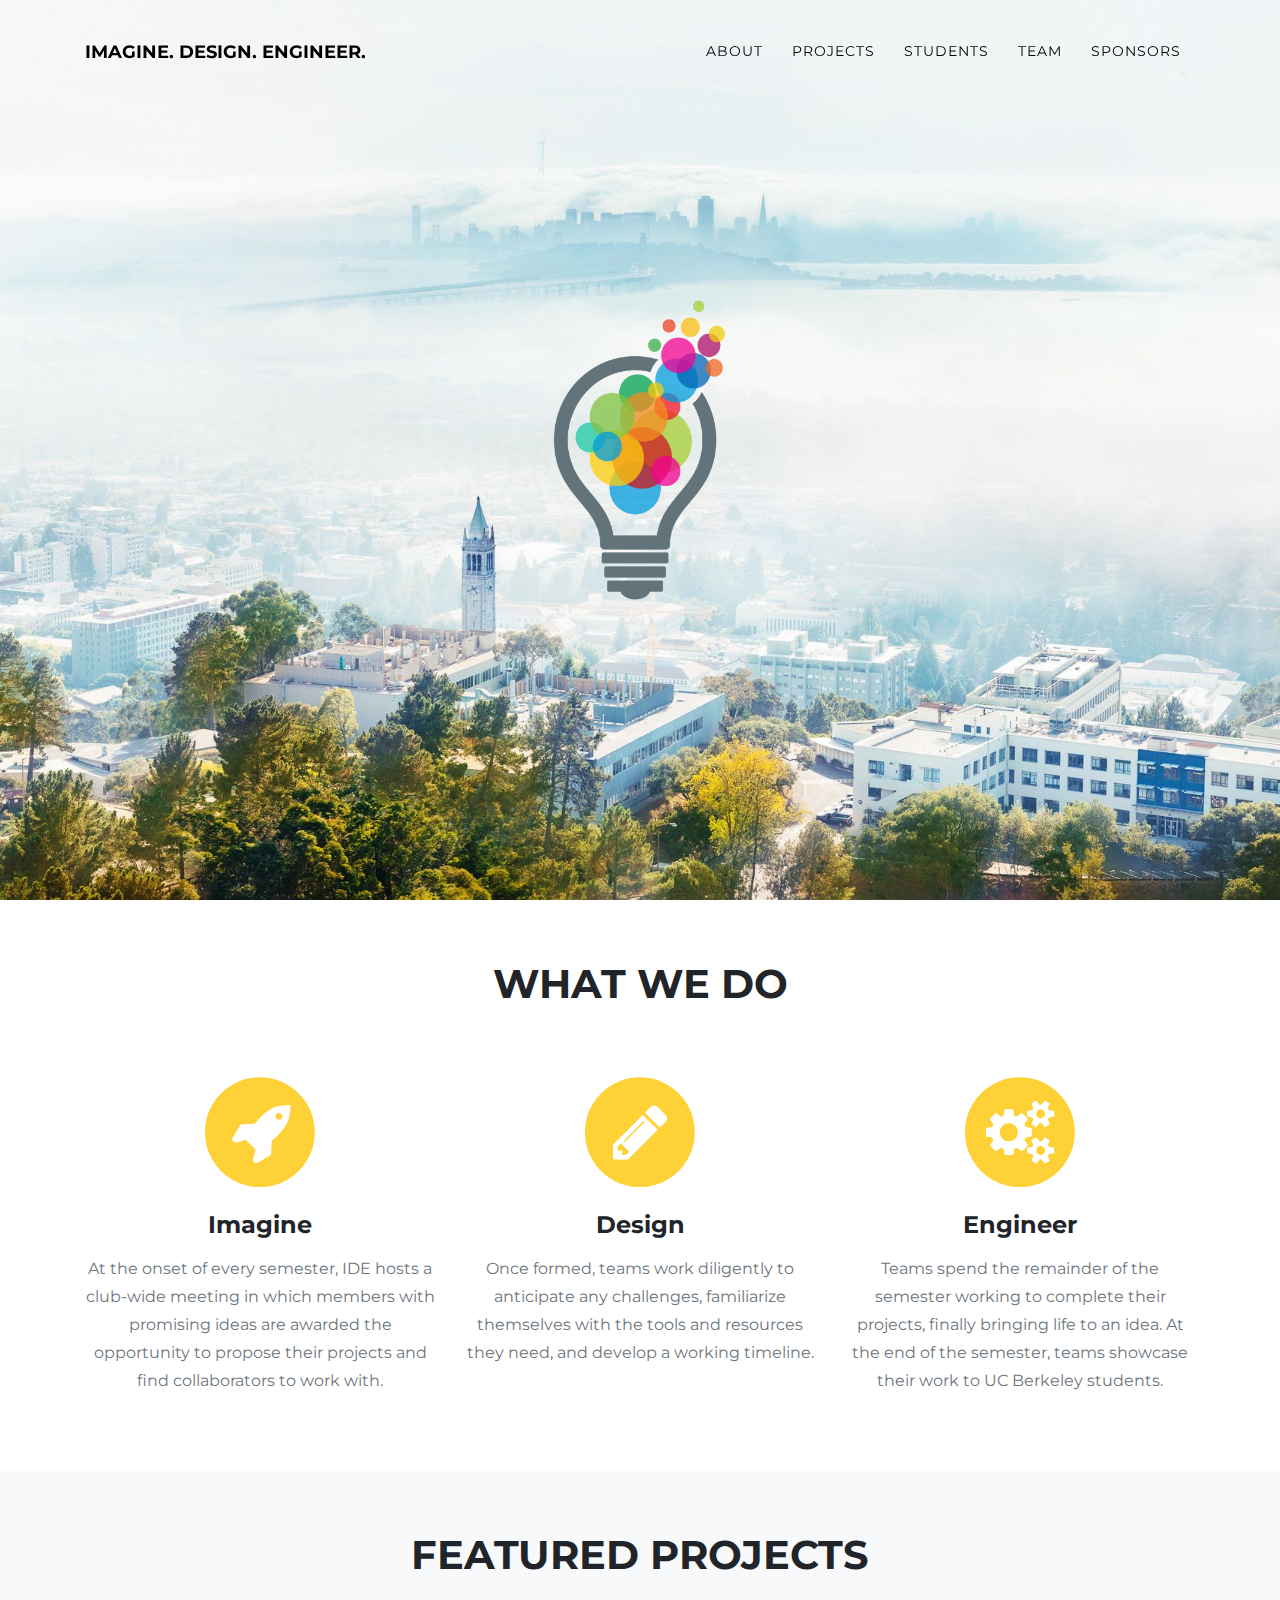
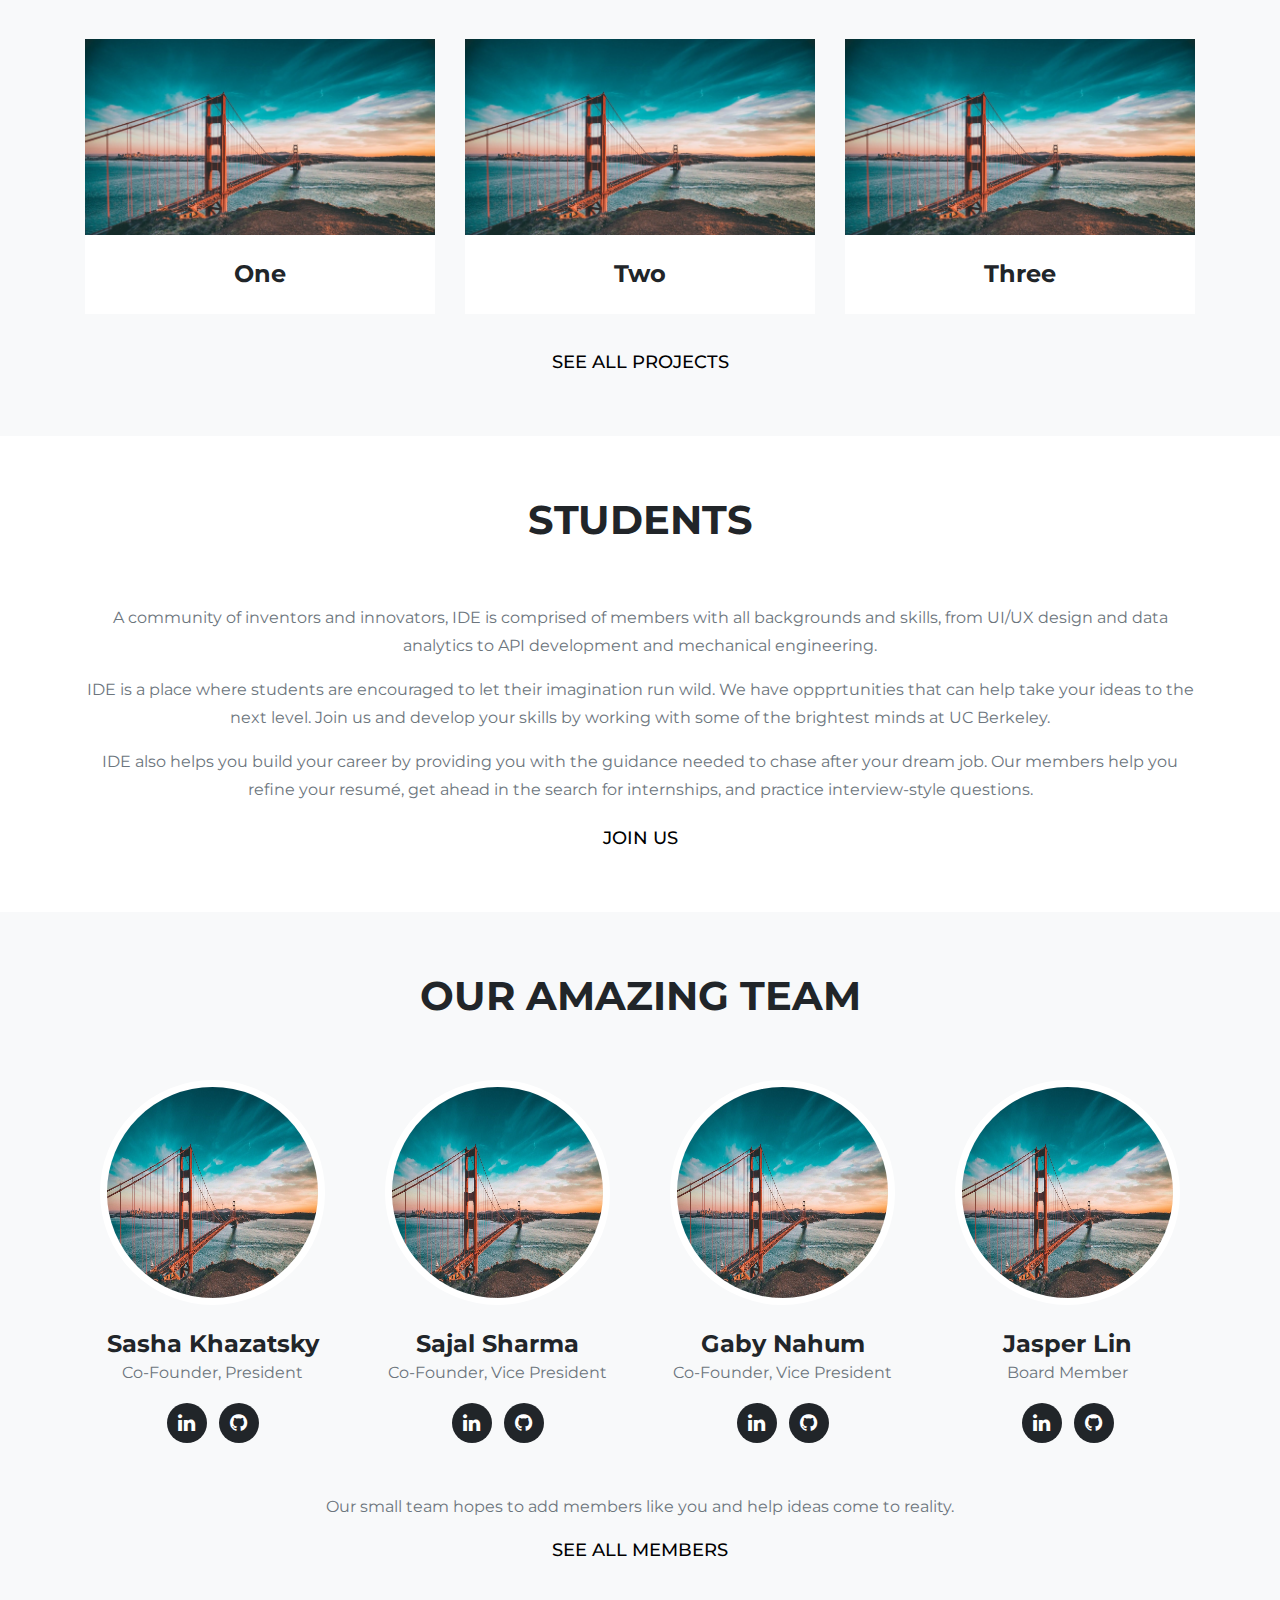
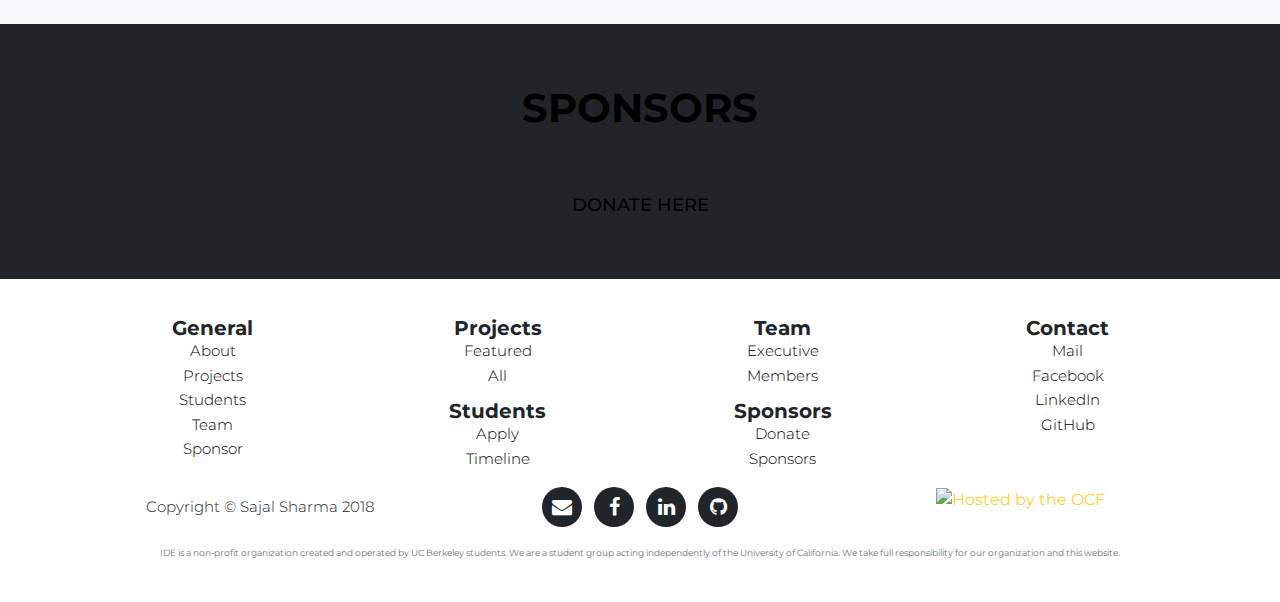
==== commit 1f2a243c: "Cleaned up files and added links to homepage" ====
--- a/index.html
+++ b/index.html
@@ -1,513 +1,548 @@
 <!DOCTYPE html>
 <html lang="en">
-
-  <head>
-
-    <meta charset="utf-8">
-    <meta name="viewport" content="width=device-width, initial-scale=1, shrink-to-fit=no">
-    <meta name="description" content="">
-    <meta name="author" content="Sajal Sharma">
-
-    <title>IDE</title>
-
-    <!-- Bootstrap core CSS -->
-    <link href="vendor/bootstrap/css/bootstrap.min.css" rel="stylesheet">
-
-    <!-- Custom fonts for this template -->
-    <link href="vendor/font-awesome/css/font-awesome.min.css" rel="stylesheet" type="text/css">
-    <link href="https://fonts.googleapis.com/css?family=Montserrat:100,200,300,400,500,600,700,800,900" rel="stylesheet" type="text/css">
-    <link href='https://fonts.googleapis.com/css?family=Kaushan+Script' rel='stylesheet' type='text/css'>
-    <link href='https://fonts.googleapis.com/css?family=Droid+Serif:400,700,400italic,700italic' rel='stylesheet' type='text/css'>
-    <link href='https://fonts.googleapis.com/css?family=Roboto+Slab:400,100,300,700' rel='stylesheet' type='text/css'>
-
-    <!-- Custom styles for this template -->
-    <link href="css/agency.css" rel="stylesheet">
-
-  </head>
-
-  <body id="page-top">
-
-    <!-- Navigation -->
-    <nav class="navbar navbar-expand-lg navbar-dark fixed-top" id="mainNav">
-      <div class="container">
-        <button class="navbar-toggler navbar-toggler-right" type="button" data-toggle="collapse" data-target="#navbarResponsive" aria-controls="navbarResponsive" aria-expanded="false" aria-label="Toggle navigation">
-          <i class="fa fa-bars"></i>
-        </button>
-        <a class="navbar-brand js-scroll-trigger" href="#page-top">IMAGINE. DESIGN. ENGINEER.</a>
-        <div class="collapse navbar-collapse" id="navbarResponsive">
-          <ul class="navbar-nav text-uppercase ml-auto">
-            <li class="nav-item">
-              <a class="nav-link js-scroll-trigger" href="#services">About</a>
-            </li>
-            <li class="nav-item">
-              <a class="nav-link js-scroll-trigger" href="#portfolio">Projects</a>
-            </li>
-            <li class="nav-item">
-              <a class="nav-link js-scroll-trigger" href="#about">Students</a>
-            </li>
-            <li class="nav-item">
-              <a class="nav-link js-scroll-trigger" href="#team">Team</a>
-            </li>
-            <li class="nav-item">
-              <a class="nav-link js-scroll-trigger" href="#contact">Sponsors</a>
-            </li>
-          </ul>
+    <head>
+
+        <meta charset="utf-8">
+        <meta name="viewport" content="width=device-width, initial-scale=1, shrink-to-fit=no">
+        <meta name="description" content="">
+        <meta name="author" content="Sajal Sharma">
+
+        <title>IDE</title>
+
+        <!-- Bootstrap core CSS -->
+        <link href="vendor/bootstrap/css/bootstrap.min.css" rel="stylesheet">
+
+        <!-- Custom fonts for this template -->
+        <link href="vendor/font-awesome/css/font-awesome.min.css" rel="stylesheet" type="text/css">
+        <link href="https://fonts.googleapis.com/css?family=Montserrat:100,200,300,400,500,600,700,800,900" rel="stylesheet" type="text/css">
+        <link href='https://fonts.googleapis.com/css?family=Kaushan+Script' rel='stylesheet' type='text/css'>
+        <link href='https://fonts.googleapis.com/css?family=Droid+Serif:400,700,400italic,700italic' rel='stylesheet' type='text/css'>
+        <link href='https://fonts.googleapis.com/css?family=Roboto+Slab:400,100,300,700' rel='stylesheet' type='text/css'>
+
+        <!-- Custom styles for this template -->
+        <link href="css/agency.css" rel="stylesheet">
+    </head>
+
+    <body id="page-top">
+
+        <!-- Navigation -->
+        <nav class="navbar navbar-expand-lg navbar-dark fixed-top" id="mainNav">
+            <div class="container">
+                <button class="navbar-toggler navbar-toggler-right" type="button" data-toggle="collapse" data-target="#navbarResponsive" aria-controls="navbarResponsive" aria-expanded="false" aria-label="Toggle navigation">
+                    <i class="fa fa-bars"></i>
+                </button>
+                <a class="navbar-brand js-scroll-trigger" href="#page-top">IMAGINE. DESIGN. ENGINEER.</a>
+                <div class="collapse navbar-collapse" id="navbarResponsive">
+                    <ul class="navbar-nav text-uppercase ml-auto">
+                        <li class="nav-item">
+                            <a class="nav-link js-scroll-trigger" href="#services">About</a>
+                        </li>
+                        <li class="nav-item">
+                            <a class="nav-link js-scroll-trigger" href="#portfolio">Projects</a>
+                        </li>
+                        <li class="nav-item">
+                            <a class="nav-link js-scroll-trigger" href="#about">Students</a>
+                        </li>
+                        <li class="nav-item">
+                            <a class="nav-link js-scroll-trigger" href="#team">Team</a>
+                        </li>
+                        <li class="nav-item">
+                            <a class="nav-link js-scroll-trigger" href="#contact">Sponsors</a>
+                        </li>
+                    </ul>
+                </div>
+            </div>
+        </nav>
+
+        <!-- Header -->
+        <header class="masthead">
+            <div class="intro-text">
+                <img class="intro-heading" src="img/Main_Logo.png">
+            </div>
+        </header>
+
+        <!-- Services -->
+        <section id="services">
+            <div class="container">
+                <div class="row">
+                    <div class="col-lg-12 text-center">
+                        <h2 class="section-heading text-uppercase">What We Do</h2>
+                    </div>
+                </div>
+                <div class="row text-center">
+                    <div class="col-md-4">
+                        <span class="fa-stack fa-4x">
+                            <i class="fa fa-circle fa-stack-2x text-primary"></i>
+                            <i class="fa fa-rocket fa-stack-1x fa-inverse" aria-hidden="true"></i>
+                        </span>
+                        <h4 class="service-heading">Imagine</h4>
+                        <p class="text-muted">
+                            At the onset of every semester, IDE hosts a club-wide meeting in which members with promising ideas are
+                            awarded the opportunity to propose their projects and find collaborators to work with.
+                        </p>
+                    </div>
+                    <div class="col-md-4">
+                        <span class="fa-stack fa-4x">
+                            <i class="fa fa-circle fa-stack-2x text-primary"></i>
+                            <i class="fa fa-pencil fa-stack-1x fa-inverse" aria-hidden="true"></i>
+                        </span>
+                        <h4 class="service-heading">Design</h4>
+                        <p class="text-muted">
+                            Once formed, teams work diligently to anticipate any challenges, familiarize themselves with the tools
+                            and resources they need, and develop a working timeline.
+                        </p>
+                    </div>
+                    <div class="col-md-4">
+                        <span class="fa-stack fa-4x">
+                            <i class="fa fa-circle fa-stack-2x text-primary"></i>
+                            <i class="fa fa-cogs fa-stack-1x fa-inverse" aria-hidden="true"></i>
+                        </span>
+                        <h4 class="service-heading">Engineer</h4>
+                        <p class="text-muted">
+                            Teams spend the remainder of the semester working to complete their projects, finally bringing life to
+                            an idea. At the end of the semester, teams showcase their work to UC Berkeley students.
+                        </p>
+                    </div>
+                </div>
+            </div>
+        </section>
+
+        <!-- Portfolio Grid -->
+        <section class="bg-light" id="portfolio">
+            <div class="container">
+                <div class="row">
+                    <div class="col-lg-12 text-center">
+                        <h2 class="section-heading text-uppercase">Featured Projects</h2>
+                    </div>
+                </div>
+                <div class="row">
+                    <div class="col-md-4 col-sm-6 portfolio-item">
+                        <a class="portfolio-link" data-toggle="modal" href="#portfolioModal1">
+                            <div class="portfolio-hover">
+                                <div class="portfolio-hover-content">
+                                    <i class="fa fa-plus fa-3x"></i>
+                                </div>
+                            </div>
+                            <img class="img-fluid" src="img/Golden_Gate_Bridge.jpg" alt="">
+                        </a>
+                        <div class="portfolio-caption">
+                            <h4>One</h4>
+                        </div>
+                    </div>
+                    <div class="col-md-4 col-sm-6 portfolio-item">
+                        <a class="portfolio-link" data-toggle="modal" href="#portfolioModal2">
+                            <div class="portfolio-hover">
+                                <div class="portfolio-hover-content">
+                                    <i class="fa fa-plus fa-3x"></i>
+                                </div>
+                            </div>
+                            <img class="img-fluid" src="img/Golden_Gate_Bridge.jpg" alt="">
+                        </a>
+                        <div class="portfolio-caption">
+                            <h4>Two</h4>
+                        </div>
+                    </div>
+                    <div class="col-md-4 col-sm-6 portfolio-item">
+                        <a class="portfolio-link" data-toggle="modal" href="#portfolioModal3">
+                            <div class="portfolio-hover">
+                                <div class="portfolio-hover-content">
+                                    <i class="fa fa-plus fa-3x"></i>
+                                </div>
+                            </div>
+                            <img class="img-fluid" src="img/Golden_Gate_Bridge.jpg" alt="">
+                        </a>
+                        <div class="portfolio-caption">
+                            <h4>Three</h4>
+                        </div>
+                    </div>
+                </div>
+                <div class="row">
+                  <div class="links-div col-lg-12 text-center">
+                    <a class="link-to-page" href="projects.html">See all projects</a>
+                  </div>
+                </div>
+            </div>
+        </section>
+
+        <!-- About -->
+        <section id="about">
+            <div class="container">
+                <div class="row">
+                    <div class="col-lg-12 text-center">
+                        <h2 class="section-heading text-uppercase">Students</h2>
+                    </div>
+                </div>
+                <div class="row">
+                    <div class="col-lg-12 text-center">
+                        <p class="large text-muted">
+                            A community of inventors and innovators, IDE is comprised of members with all backgrounds and skills,
+                            from UI/UX design and data analytics to API development and mechanical engineering.
+                        </p>
+                        <p class="large text-muted">
+                            IDE is a place where students are encouraged to let their imagination run wild. We have oppprtunities
+                            that can help take your ideas to the next level. Join us and develop your skills by working with some
+                            of the brightest minds at UC Berkeley.
+                        </p>
+                        <p class="large text-muted">
+                            IDE also helps you build your career by providing you with the guidance needed to chase after your
+                            dream job. Our members help you refine your resumé, get ahead in the search for internships, and practice
+                            interview-style questions.
+                        </p>
+                    </div>
+                </div>
+                <div class="row">
+                    <div class="links-div col-lg-12 text-center">
+                        <a class="link-to-page" href="students.html">Join us</a>
+                    </div>
+                </div>
+            </div>
+        </section>
+
+        <!-- Team -->
+        <section class="bg-light" id="team">
+            <div class="container">
+                <div class="row">
+                    <div class="col-lg-12 text-center">
+                        <h2 class="section-heading text-uppercase">Our Amazing Team</h2>
+                    </div>
+                </div>
+                <div class="row">
+                    <div class="col-sm-3">
+                        <div class="team-member">
+                            <img class="mx-auto rounded-circle" src="img/Golden_Gate_Bridge.jpg" alt="">
+                            <h4>Sasha Khazatsky</h4>
+                            <p class="text-muted">Co-Founder, President</p>
+                            <ul class="list-inline social-buttons">
+                                <li class="list-inline-item">
+                                    <a href="https://www.linkedin.com/in/alexander-khazatsky-b98841149/">
+                                        <i class="fa fa-linkedin"></i>
+                                    </a>
+                                </li>
+                                <li class="list-inline-item">
+                                    <a href="https://github.com/AlexanderKhazatsky">
+                                        <i class="fa fa-github"></i>
+                                    </a>
+                                </li>
+                            </ul>
+                        </div>
+                    </div>
+                    <div class="col-sm-3">
+                        <div class="team-member">
+                            <img class="mx-auto rounded-circle" src="img/Golden_Gate_Bridge.jpg" alt="">
+                            <h4>Sajal Sharma</h4>
+                            <p class="text-muted">Co-Founder, Vice President</p>
+                            <ul class="list-inline social-buttons">
+                                <li class="list-inline-item">
+                                    <a href="https://www.linkedin.com/in/sajal-sharma/">
+                                        <i class="fa fa-linkedin"></i>
+                                    </a>
+                                </li>
+                                <li class="list-inline-item">
+                                    <a href="https://github.com/sajal-sharma">
+                                        <i class="fa fa-github"></i>
+                                    </a>
+                                </li>
+                            </ul>
+                        </div>
+                    </div>
+                    <div class="col-sm-3">
+                        <div class="team-member">
+                            <img class="mx-auto rounded-circle" src="img/Golden_Gate_Bridge.jpg" alt="">
+                            <h4>Gaby Nahum</h4>
+                            <p class="text-muted">Co-Founder, Vice President</p>
+                            <ul class="list-inline social-buttons">
+                                <li class="list-inline-item">
+                                    <a href="https://www.linkedin.com/in/gabrielnahum/">
+                                        <i class="fa fa-linkedin"></i>
+                                    </a>
+                                </li>
+                                <li class="list-inline-item">
+                                    <a href="https://github.com/gnahum12345">
+                                        <i class="fa fa-github"></i>
+                                    </a>
+                                </li>
+                            </ul>
+                        </div>
+                    </div>
+                    <div class="col-sm-3">
+                        <div class="team-member">
+                            <img class="mx-auto rounded-circle" src="img/Golden_Gate_Bridge.jpg" alt="">
+                            <h4>Jasper Lin</h4>
+                            <p class="text-muted">Board Member</p>
+                            <ul class="list-inline social-buttons">
+                                <li class="list-inline-item">
+                                    <a href="https://www.linkedin.com/in/jasperlin110/">
+                                        <i class="fa fa-linkedin"></i>
+                                    </a>
+                                </li>
+                                <li class="list-inline-item">
+                                    <a href="#">
+                                        <i class="fa fa-github"></i>
+                                    </a>
+                                </li>
+                            </ul>
+                        </div>
+                    </div>
+                </div>
+                <div class="row">
+                    <div class="col-lg-8 mx-auto text-center">
+                        <p class="large text-muted">
+                            Our small team hopes to add members like you and help ideas come to reality.
+                        </p>
+
+                        <a class="link-to-page" href="team.html">See all members</a>
+                    </div>
+                </div>
+            </div>
+        </section>
+
+        <!-- Contact -->
+        <section id="contact">
+            <div class="container">
+                <div class="row">
+                    <div class="col-lg-12 text-center">
+                        <h2 class="section-heading text-uppercase">Sponsors</h2>
+                    </div>
+
+                    <div class="col-lg-8 mx-auto text-center">
+                        <a class="link-to-page" href="sponsors.html">Donate here</a>
+                    </div>
+                </div>
+                <!--
+                <div class="row">
+                  <div class="col-lg-12">
+                    <form id="contactForm" name="sentMessage" novalidate="novalidate">
+                      <div class="row">
+                        <div class="col-md-6">
+                          <div class="form-group">
+                            <input class="form-control" id="name" type="text" placeholder="Your Name" required="required" data-validation-required-message="Please enter your name.">
+                            <p class="help-block text-danger"></p>
+                          </div>
+                          <div class="form-group">
+                            <input class="form-control" id="email" type="email" placeholder="Your Email" required="required" data-validation-required-message="Please enter your email address.">
+                            <p class="help-block text-danger"></p>
+                          </div>
+                          <div class="form-group">
+                            <input class="form-control" id="phone" type="tel" placeholder="Your Phone" required="required" data-validation-required-message="Please enter your phone number.">
+                            <p class="help-block text-danger"></p>
+                          </div>
+                        </div>
+                        <div class="col-md-6">
+                          <div class="form-group">
+                            <textarea class="form-control" id="message" placeholder="Your Message" required="required" data-validation-required-message="Please enter a message."></textarea>
+                            <p class="help-block text-danger"></p>
+                          </div>
+                        </div>
+                        <div class="clearfix"></div>
+                        <div class="col-lg-12 text-center">
+                          <div id="success"></div>
+                          <button id="sendMessageButton" class="btn btn-primary btn-xl text-uppercase" type="submit">Send Message</button>
+                        </div>
+                      </div>
+                    </form>
+                  </div>
+                </div>
+                -->
+            </div>
+        </section>
+
+        <!-- Footer -->
+        <footer>
+            <div class="container">
+                <div class="row row-link">
+                    <div class="col-md-3">
+                        <div class="map">
+                            <h5 class="map-title">General</h5>
+                            <a class="map-link js-scroll-trigger" href="index.html#services">About</a>
+                            <a class="map-link js-scroll-trigger" href="index.html#portfolio">Projects</a>
+                            <a class="map-link js-scroll-trigger" href="index.html#about">Students</a>
+                            <a class="map-link js-scroll-trigger" href="index.html#team">Team</a>
+                            <a class="map-link js-scroll-trigger" href="index.html#contact">Sponsor</a>
+                        </div>
+                    </div>
+                    <div class="col-md-3">
+                        <div class="map">
+                            <h5 class="map-title">Projects</h5>
+                            <a class="map-link js-scroll-trigger" href="projects.html#portfolio">Featured</a>
+                            <a class="map-link js-scroll-trigger" href="projects.html#full-portfolio">All</a>
+                        </div>
+                        <div class="map">
+                            <h5 class="map-title">Students</h5>
+                            <a class="map-link js-scroll-trigger" href="students.html#apply">Apply</a>
+                            <a class="map-link js-scroll-trigger" href="students.html#timeline">Timeline</a>
+                        </div>
+                    </div>
+                    <div class="col-md-3">
+                        <div class="map">
+                            <h5 class="map-title">Team</h5>
+                            <a class="map-link js-scroll-trigger" href="team.html#executive">Executive</a>
+                            <a class="map-link js-scroll-trigger" href="team.html#all">Members</a>
+                        </div>
+                        <div class="map">
+                            <h5 class="map-title">Sponsors</h5>
+                            <a class="map-link js-scroll-trigger" href="sponsors.html#donate">Donate</a>
+                            <a class="map-link js-scroll-trigger" href="sponsors.html#sponsors">Sponsors</a>
+                        </div>
+                    </div>
+                    <div class="col-md-3">
+                        <div class="map">
+                            <h5 class="map-title">Contact</h5>
+                            <a class="map-link" href="mailto:contact@ide.berkeley.edu">Mail</a>
+                            <a class="map-link" href="https://www.facebook.com/berkeleyIDE/">Facebook</a>
+                            <a class="map-link" href="https://www.linkedin.com/company/imagine-design-engineer/">LinkedIn</a>
+                            <a class="map-link" href="https://github.com/Imagine-Design-Engineer">GitHub</a>
+                        </div>
+                    </div>
+                </div>
+                <div class="row">
+                    <div class="col-md-4">
+                        <span class="copyright">Copyright &copy; Sajal Sharma 2018</span>
+                    </div>
+                    <div class="col-md-4">
+                        <ul class="list-inline social-buttons">
+                            <li class="list-inline-item">
+                                <a href="mailto:contact@ide.berkeley.edu">
+                                    <i class="fa fa-envelope"></i>
+                                </a>
+                            </li>
+                            <li class="list-inline-item">
+                                <a href="https://www.facebook.com/berkeleyIDE/">
+                                    <i class="fa fa-facebook"></i>
+                                </a>
+                            </li>
+                            <li class="list-inline-item">
+                                <a href="https://www.linkedin.com/company/imagine-design-engineer/">
+                                    <i class="fa fa-linkedin"></i>
+                                </a>
+                            </li>
+                            <li class="list-inline-item">
+                                <a href="https://github.com/Imagine-Design-Engineer">
+                                    <i class="fa fa-github"></i>
+                                </a>
+                            </li>
+                        </ul>
+                    </div>
+                    <div class="col-md-4">
+                        <a href="https://www.ocf.berkeley.edu">
+                            <img src="https://www.ocf.berkeley.edu/hosting-logos/ocf-hosted-penguin.svg" alt="Hosted by the OCF" style="border: 0;height:35px"/>
+                        </a>
+                    </div>
+                </div>
+                <div class="row">
+                    <div class="col-md-12" style="padding-top:12px">
+                        <p class="large text-muted" style="font-size:9px">
+                            IDE is a non-profit organization created and operated by UC Berkeley students. We are a student group acting
+                            independently of the University of California. We take full responsibility for our organization and this website.
+                        </p>
+                    </div>
+                </div>
+            </div>
+        </footer>
+
+        <!-- Portfolio Modals -->
+        <!-- Modal 1 -->
+        <div class="portfolio-modal modal fade" id="portfolioModal1" tabindex="-1" role="dialog" aria-hidden="true">
+            <div class="modal-dialog">
+                <div class="modal-content">
+                    <div class="close-modal" data-dismiss="modal">
+                        <div class="lr">
+                            <div class="rl"></div>
+                        </div>
+                    </div>
+                    <div class="container">
+                        <div class="row">
+                            <div class="col-lg-8 mx-auto">
+                                <div class="modal-body">
+                                    <!-- Project Details Go Here -->
+                                    <h2 class="text-uppercase">Project Name</h2>
+                                    <img class="img-fluid d-block mx-auto" src="img/Golden_Gate_Bridge.jpg" alt="">
+                                    <p>Description.</p>
+                                    <ul class="list-inline">
+                                        <li>Date.</li>
+                                        <li>Who.</li>
+                                        <li>Using.</li>
+                                    </ul>
+                                </div>
+                            </div>
+                        </div>
+                    </div>
+                </div>
+            </div>
         </div>
-      </div>
-    </nav>
-
-    <!-- Header -->
-    <header class="masthead">
-        <div class="intro-text">
-          <img class="intro-heading" src="img/Main_Logo.png">
+
+        <!-- Modal 2 -->
+        <div class="portfolio-modal modal fade" id="portfolioModal2" tabindex="-1" role="dialog" aria-hidden="true">
+            <div class="modal-dialog">
+                <div class="modal-content">
+                    <div class="close-modal" data-dismiss="modal">
+                        <div class="lr">
+                            <div class="rl"></div>
+                        </div>
+                    </div>
+                    <div class="container">
+                        <div class="row">
+                            <div class="col-lg-8 mx-auto">
+                                <div class="modal-body">
+                                    <!-- Project Details Go Here -->
+                                    <h2 class="text-uppercase">Project Name</h2>
+                                    <img class="img-fluid d-block mx-auto" src="img/Golden_Gate_Bridge.jpg" alt="">
+                                    <p>Description.</p>
+                                    <ul class="list-inline">
+                                        <li>Date.</li>
+                                        <li>Who.</li>
+                                        <li>Using.</li>
+                                    </ul>
+                                </div>
+                            </div>
+                        </div>
+                    </div>
+                </div>
+            </div>
         </div>
-    </header>
-
-    <!-- Services -->
-    <section id="services">
-      <div class="container">
-        <div class="row">
-          <div class="col-lg-12 text-center">
-            <h2 class="section-heading text-uppercase">What We Do</h2>
-          </div>
+
+        <!-- Modal 3 -->
+        <div class="portfolio-modal modal fade" id="portfolioModal3" tabindex="-1" role="dialog" aria-hidden="true">
+            <div class="modal-dialog">
+                <div class="modal-content">
+                    <div class="close-modal" data-dismiss="modal">
+                        <div class="lr">
+                            <div class="rl"></div>
+                        </div>
+                    </div>
+                    <div class="container">
+                        <div class="row">
+                            <div class="col-lg-8 mx-auto">
+                                <div class="modal-body">
+                                    <!-- Project Details Go Here -->
+                                    <h2 class="text-uppercase">Project Name</h2>
+                                    <img class="img-fluid d-block mx-auto" src="img/Golden_Gate_Bridge.jpg" alt="">
+                                    <p>Description.</p>
+                                    <ul class="list-inline">
+                                        <li>Date.</li>
+                                        <li>Who.</li>
+                                        <li>Using.</li>
+                                    </ul>
+                                </div>
+                            </div>
+                        </div>
+                    </div>
+                </div>
+            </div>
         </div>
-        <div class="row text-center">
-          <div class="col-md-4">
-            <span class="fa-stack fa-4x">
-              <i class="fa fa-circle fa-stack-2x text-primary"></i>
-              <i class="fa fa-rocket fa-stack-1x fa-inverse" aria-hidden="true"></i>
-            </span>
-            <h4 class="service-heading">Imagine</h4>
-            <p class="text-muted">
-                At the onset of every semester, IDE hosts a club-wide meeting in which members with promising ideas are awarded
-                the opportunity to propose their projects and find collaborators to work with.
-            </p>
-          </div>
-          <div class="col-md-4">
-            <span class="fa-stack fa-4x">
-                <i class="fa fa-circle fa-stack-2x text-primary"></i>
-                <i class="fa fa-pencil fa-stack-1x fa-inverse" aria-hidden="true"></i>
-            </span>
-            <h4 class="service-heading">Design</h4>
-            <p class="text-muted">
-                Once formed, teams work diligently to anticipate any challenges, familiarize themselves with the tools and
-                resources they need, and develop a working timeline.
-            </p>
-          </div>
-          <div class="col-md-4">
-            <span class="fa-stack fa-4x">
-                <i class="fa fa-circle fa-stack-2x text-primary"></i>
-                <i class="fa fa-cogs fa-stack-1x fa-inverse" aria-hidden="true"></i>
-            </span>
-            <h4 class="service-heading">Engineer</h4>
-            <p class="text-muted">
-                Teams spend the remainder of the semester working to complete their projects, finally bringing life to an idea.
-                At the end of the semester, teams showcase their work to UC Berkeley students.
-            </p>
-          </div>
-        </div>
-      </div>
-    </section>
-
-    <!-- Portfolio Grid -->
-    <section class="bg-light" id="portfolio">
-      <div class="container">
-        <div class="row">
-          <div class="col-lg-12 text-center">
-            <h2 class="section-heading text-uppercase">Featured Projects</h2>
-          </div>
-        </div>
-        <div class="row">
-          <div class="col-md-4 col-sm-6 portfolio-item">
-            <a class="portfolio-link" data-toggle="modal" href="#portfolioModal1">
-              <div class="portfolio-hover">
-                <div class="portfolio-hover-content">
-                  <i class="fa fa-plus fa-3x"></i>
-                </div>
-              </div>
-              <img class="img-fluid" src="img/Golden_Gate_Bridge.jpg" alt="">
-            </a>
-            <div class="portfolio-caption">
-              <h4>One</h4>
-            </div>
-          </div>
-          <div class="col-md-4 col-sm-6 portfolio-item">
-            <a class="portfolio-link" data-toggle="modal" href="#portfolioModal2">
-              <div class="portfolio-hover">
-                <div class="portfolio-hover-content">
-                  <i class="fa fa-plus fa-3x"></i>
-                </div>
-              </div>
-              <img class="img-fluid" src="img/Golden_Gate_Bridge.jpg" alt="">
-            </a>
-            <div class="portfolio-caption">
-              <h4>Two</h4>
-            </div>
-          </div>
-          <div class="col-md-4 col-sm-6 portfolio-item">
-            <a class="portfolio-link" data-toggle="modal" href="#portfolioModal3">
-              <div class="portfolio-hover">
-                <div class="portfolio-hover-content">
-                  <i class="fa fa-plus fa-3x"></i>
-                </div>
-              </div>
-              <img class="img-fluid" src="img/Golden_Gate_Bridge.jpg" alt="">
-            </a>
-            <div class="portfolio-caption">
-              <h4>Three</h4>
-            </div>
-          </div>
-        </div>
-        <!--
-        <div class="row">
-          <div class="links-div col-lg-12 text-center">
-            <a class="link-to-page" href="projects.html">See all projects</a>
-          </div>
-        </div>
-        -->
-      </div>
-    </section>
-
-    <!-- About -->
-    <section id="about">
-      <div class="container">
-        <div class="row">
-          <div class="col-lg-12 text-center">
-            <h2 class="section-heading text-uppercase">Students</h2>
-          </div>
-        </div>
-        <div class="row">
-          <div class="col-lg-12 text-center">
-            <p class="large text-muted">
-                A community of inventors and innovators, IDE is comprised of members with all backgrounds
-                and skills, from UI/UX design and data analytics to API development and mechanical engineering.
-            </p>
-            <p class="large text-muted">
-                IDE is a place where students are encouraged to let their imagination run wild.
-                We have oppprtunities that can help take your ideas to the next level. Join us and
-                develop your skills by working with some of the brightest minds at UC Berkeley.
-            </p>
-            <p class="large text-muted">
-                IDE also helps you build your career by providing you with the guidance needed to chase after
-                your favorite company. Our members help you refine your resumé, get ahead in the search, and
-                practice interview-style questions.
-            </p>
-            <!--
-            <p class="large text-muted">
-                Learn more about our recruitment process and find our application here.
-            </p>
-            -->
-          </div>
-        </div>
-        <!--
-        <div class="row">
-          <div class="links-div col-lg-12 text-center">
-            <a class="link-to-page" href="students.html">See more</a>
-          </div>
-        </div>
-        -->
-      </div>
-    </section>
-
-    <!-- Team -->
-    <section class="bg-light" id="team">
-      <div class="container">
-        <div class="row">
-          <div class="col-lg-12 text-center">
-            <h2 class="section-heading text-uppercase">Our Amazing Team</h2>
-          </div>
-        </div>
-        <div class="row">
-          <div class="col-sm-3">
-            <div class="team-member">
-              <img class="mx-auto rounded-circle" src="img/Golden_Gate_Bridge.jpg" alt="">
-              <h4>Sasha Khazatsky</h4>
-              <p class="text-muted">Co-Founder, President</p>
-              <ul class="list-inline social-buttons">
-                <li class="list-inline-item">
-                  <a href="https://www.linkedin.com/in/alexander-khazatsky-b98841149/">
-                    <i class="fa fa-linkedin"></i>
-                  </a>
-                </li>
-                <li class="list-inline-item">
-                  <a href="https://github.com/AlexanderKhazatsky">
-                    <i class="fa fa-github"></i>
-                  </a>
-                </li>
-              </ul>
-            </div>
-          </div>
-          <div class="col-sm-3">
-            <div class="team-member">
-              <img class="mx-auto rounded-circle" src="img/Golden_Gate_Bridge.jpg" alt="">
-              <h4>Sajal Sharma</h4>
-              <p class="text-muted">Co-Founder, Vice President</p>
-              <ul class="list-inline social-buttons">
-                <li class="list-inline-item">
-                  <a href="https://www.linkedin.com/in/sajal-sharma/">
-                    <i class="fa fa-linkedin"></i>
-                  </a>
-                </li>
-                <li class="list-inline-item">
-                  <a href="https://github.com/sajal-sharma">
-                    <i class="fa fa-github"></i>
-                  </a>
-                </li>
-              </ul>
-            </div>
-          </div>
-          <div class="col-sm-3">
-            <div class="team-member">
-              <img class="mx-auto rounded-circle" src="img/Golden_Gate_Bridge.jpg" alt="">
-              <h4>Gaby Nahum</h4>
-              <p class="text-muted">Co-Founder, Vice President</p>
-              <ul class="list-inline social-buttons">
-                <li class="list-inline-item">
-                  <a href="https://www.linkedin.com/in/gabrielnahum/">
-                    <i class="fa fa-linkedin"></i>
-                  </a>
-                </li>
-                <li class="list-inline-item">
-                  <a href="https://github.com/gnahum12345">
-                    <i class="fa fa-github"></i>
-                  </a>
-                </li>
-              </ul>
-            </div>
-          </div>
-          <div class="col-sm-3">
-            <div class="team-member">
-              <img class="mx-auto rounded-circle" src="img/Golden_Gate_Bridge.jpg" alt="">
-              <h4>Jasper Lin</h4>
-              <p class="text-muted">Board Member</p>
-              <ul class="list-inline social-buttons">
-                <li class="list-inline-item">
-                  <a href="https://www.linkedin.com/in/jasperlin110/">
-                    <i class="fa fa-linkedin"></i>
-                  </a>
-                </li>
-                <li class="list-inline-item">
-                  <a href="#">
-                    <i class="fa fa-github"></i>
-                  </a>
-                </li>
-              </ul>
-            </div>
-          </div>
-        </div>
-        <div class="row">
-          <div class="col-lg-8 mx-auto text-center">
-            <p class="large text-muted">
-                Our small team hopes to add members like you and help ideas come to reality.
-            </p>
-          </div>
-        </div>
-      </div>
-    </section>
-
-    <!-- Clients -->
-
-    <!-- Contact -->
-    <section id="contact">
-      <div class="container">
-        <div class="row">
-          <div class="col-lg-12 text-center">
-            <h2 class="section-heading text-uppercase">Sponsors</h2>
-            <h4 class="service-heading">Coming soon.</h4>
-          </div>
-        </div>
-
-    <!--
-        <div class="row">
-          <div class="col-lg-12">
-            <form id="contactForm" name="sentMessage" novalidate="novalidate">
-              <div class="row">
-                <div class="col-md-6">
-                  <div class="form-group">
-                    <input class="form-control" id="name" type="text" placeholder="Your Name" required="required" data-validation-required-message="Please enter your name.">
-                    <p class="help-block text-danger"></p>
-                  </div>
-                  <div class="form-group">
-                    <input class="form-control" id="email" type="email" placeholder="Your Email" required="required" data-validation-required-message="Please enter your email address.">
-                    <p class="help-block text-danger"></p>
-                  </div>
-                  <div class="form-group">
-                    <input class="form-control" id="phone" type="tel" placeholder="Your Phone" required="required" data-validation-required-message="Please enter your phone number.">
-                    <p class="help-block text-danger"></p>
-                  </div>
-                </div>
-                <div class="col-md-6">
-                  <div class="form-group">
-                    <textarea class="form-control" id="message" placeholder="Your Message" required="required" data-validation-required-message="Please enter a message."></textarea>
-                    <p class="help-block text-danger"></p>
-                  </div>
-                </div>
-                <div class="clearfix"></div>
-                <div class="col-lg-12 text-center">
-                  <div id="success"></div>
-                  <button id="sendMessageButton" class="btn btn-primary btn-xl text-uppercase" type="submit">Send Message</button>
-                </div>
-              </div>
-            </form>
-          </div>
-        </div>
-    -->
-
-      </div>
-    </section>
-
-    <!-- Footer -->
-    <footer>
-      <div class="container">
-        <div class="row">
-          <div class="col-md-4">
-            <span class="copyright">Copyright &copy; Sajal Sharma 2018</span>
-          </div>
-          <div class="col-md-4">
-            <ul class="list-inline social-buttons">
-                <li class="list-inline-item">
-                  <a href="mailto:contact@ide.berkeley.edu">
-                    <i class="fa fa-envelope"></i>
-                  </a>
-                </li>
-              <li class="list-inline-item">
-                <a href="https://www.facebook.com/berkeleyIDE/">
-                  <i class="fa fa-facebook"></i>
-                </a>
-              </li>
-              <li class="list-inline-item">
-                <a href="https://www.linkedin.com/company/imagine-design-engineer/">
-                  <i class="fa fa-linkedin"></i>
-                </a>
-              </li>
-              <li class="list-inline-item">
-                <a href="https://github.com/Imagine-Design-Engineer">
-                  <i class="fa fa-github"></i>
-                </a>
-              </li>
-            </ul>
-          </div>
-          <div class="col-md-4">
-              <a href="https://www.ocf.berkeley.edu">
-                  <img src="https://www.ocf.berkeley.edu/hosting-logos/ocf-hosted-penguin.svg" alt="Hosted by the OCF" style="border: 0;height:35px"/>
-              </a>
-          </div>
-        </div>
-        <div class="col-md-12" style="padding-top:12px">
-            <p class="large text-muted" style="font-size:9px">
-                IDE is a non-profit organization created and operated by UC Berkeley students. We are a student group acting
-                independently of the University of California. We take full responsibility for our organization and this website.
-            </p>
-        </div>
-      </div>
-    </footer>
-
-    <!-- Portfolio Modals -->
-
-    <!-- Modal 1 -->
-    <div class="portfolio-modal modal fade" id="portfolioModal1" tabindex="-1" role="dialog" aria-hidden="true">
-      <div class="modal-dialog">
-        <div class="modal-content">
-          <div class="close-modal" data-dismiss="modal">
-            <div class="lr">
-              <div class="rl"></div>
-            </div>
-          </div>
-          <div class="container">
-            <div class="row">
-              <div class="col-lg-8 mx-auto">
-                <div class="modal-body">
-                  <!-- Project Details Go Here -->
-                  <h2 class="text-uppercase">Project Name</h2>
-                  <img class="img-fluid d-block mx-auto" src="img/Golden_Gate_Bridge.jpg" alt="">
-                  <p>Description.</p>
-                  <ul class="list-inline">
-                    <li>Date.</li>
-                    <li>Who.</li>
-                    <li>Using.</li>
-                  </ul>
-                </div>
-              </div>
-            </div>
-          </div>
-        </div>
-      </div>
-    </div>
-
-    <!-- Modal 2 -->
-    <div class="portfolio-modal modal fade" id="portfolioModal2" tabindex="-1" role="dialog" aria-hidden="true">
-      <div class="modal-dialog">
-        <div class="modal-content">
-          <div class="close-modal" data-dismiss="modal">
-            <div class="lr">
-              <div class="rl"></div>
-            </div>
-          </div>
-          <div class="container">
-            <div class="row">
-              <div class="col-lg-8 mx-auto">
-                <div class="modal-body">
-                  <!-- Project Details Go Here -->
-                  <h2 class="text-uppercase">Project Name</h2>
-                  <img class="img-fluid d-block mx-auto" src="img/Golden_Gate_Bridge.jpg" alt="">
-                  <p>Description.</p>
-                  <ul class="list-inline">
-                    <li>Date.</li>
-                    <li>Who.</li>
-                    <li>Using.</li>
-                  </ul>
-                </div>
-              </div>
-            </div>
-          </div>
-        </div>
-      </div>
-    </div>
-
-    <!-- Modal 3 -->
-    <div class="portfolio-modal modal fade" id="portfolioModal3" tabindex="-1" role="dialog" aria-hidden="true">
-      <div class="modal-dialog">
-        <div class="modal-content">
-          <div class="close-modal" data-dismiss="modal">
-            <div class="lr">
-              <div class="rl"></div>
-            </div>
-          </div>
-          <div class="container">
-            <div class="row">
-              <div class="col-lg-8 mx-auto">
-                <div class="modal-body">
-                  <!-- Project Details Go Here -->
-                  <h2 class="text-uppercase">Project Name</h2>
-                  <img class="img-fluid d-block mx-auto" src="img/Golden_Gate_Bridge.jpg" alt="">
-                  <p>Description.</p>
-                  <ul class="list-inline">
-                    <li>Date.</li>
-                    <li>Who.</li>
-                    <li>Using.</li>
-                  </ul>
-                </div>
-              </div>
-            </div>
-          </div>
-        </div>
-      </div>
-    </div>
-
-    <!-- Bootstrap core JavaScript -->
-    <script src="vendor/jquery/jquery.min.js"></script>
-    <script src="vendor/bootstrap/js/bootstrap.bundle.min.js"></script>
-
-    <!-- Plugin JavaScript -->
-    <script src="vendor/jquery-easing/jquery.easing.min.js"></script>
-
-    <!-- Contact form JavaScript -->
-    <script src="js/jqBootstrapValidation.js"></script>
-    <script src="js/contact_me.js"></script>
-
-    <!-- Custom scripts for this template -->
-    <script src="js/agency.min.js"></script>
-
-  </body>
-
+
+        <!-- Bootstrap core JavaScript -->
+        <script src="vendor/jquery/jquery.min.js"></script>
+        <script src="vendor/bootstrap/js/bootstrap.bundle.min.js"></script>
+
+        <!-- Plugin JavaScript -->
+        <script src="vendor/jquery-easing/jquery.easing.min.js"></script>
+
+        <!-- Contact form JavaScript -->
+        <script src="js/jqBootstrapValidation.js"></script>
+        <script src="js/contact_me.js"></script>
+
+        <!-- Custom scripts for this template -->
+        <script src="js/agency.min.js"></script>
+
+    </body>
 </html>
--- a/css/agency.css
+++ b/css/agency.css
@@ -1,162 +1,134 @@
-/*!
- * Start Bootstrap - Agency v4.1.1 (https://startbootstrap.com/template-overviews/agency)
- * Copyright 2013-2018 Start Bootstrap
- * Licensed under MIT (https://github.com/BlackrockDigital/startbootstrap-agency/blob/master/LICENSE)
- */
 body {
-  overflow-x: hidden;
-  font-family: 'Montserrat', 'Helvetica Neue', Helvetica, Arial, sans-serif;
+    overflow-x: hidden;
+    font-family: 'Montserrat', 'Helvetica Neue', Helvetica, Arial, sans-serif;
 }
 
 p {
-  line-height: 1.75;
+    line-height: 1.75;
 }
 
 a {
-  color: #fed136;
+    color: #fed136;
 }
 
 a:hover {
-  color: #fec503;
+    color: #fec503;
 }
 
 .text-primary {
-  color: #fed136 !important;
-}
-
-h1,
-h2,
-h3,
-h4,
-h5,
-h6 {
-  font-weight: 700;
-  font-family: 'Montserrat', 'Helvetica Neue', Helvetica, Arial, sans-serif;
+    color: #fed136 !important;
+}
+
+h1, h2, h3, h4, h5, h6 {
+    font-weight: 700;
+    font-family: 'Montserrat', 'Helvetica Neue', Helvetica, Arial, sans-serif;
 }
 
 section {
-  padding: 60px 0;
+    padding: 60px 0;
 }
 
 section h2.section-heading {
-  font-size: 40px;
-  margin-top: 0;
-  margin-bottom: 60px;
+    font-size: 40px;
+    margin-top: 0;
+    margin-bottom: 60px;
 }
 
 @media (min-width: 768px) {
-  section {
-    padding: 60px 0;
-  }
-}
-
-.btn {
-  font-family: 'Montserrat', 'Helvetica Neue', Helvetica, Arial, sans-serif;
-  font-weight: 700;
-}
-
-.btn-xl {
-  font-size: 18px;
-  padding: 20px 40px;
-}
-
-.btn-primary {
-  background-color: #fed136;
-  border-color: #fed136;
-}
-
-.btn-primary:active, .btn-primary:focus, .btn-primary:hover {
-  background-color: #fec810 !important;
-  border-color: #fec810 !important;
-  color: white;
-}
-
-.btn-primary:active, .btn-primary:focus {
-  box-shadow: 0 0 0 0.2rem rgba(254, 209, 55, 0.5) !important;
+    section {
+        padding: 60px 0;
+    }
 }
 
 ::-moz-selection {
-  background: #fed136;
-  text-shadow: none;
+    background: #fed136;
+    text-shadow: none;
 }
 
 ::selection {
-  background: #fed136;
-  text-shadow: none;
+    background: #fed136;
+    text-shadow: none;
 }
 
 img::selection {
-  background: transparent;
+    background: transparent;
 }
 
 img::-moz-selection {
-  background: transparent;
+    background: transparent;
 }
 
 #mainNav {
-  background-color: white;
+    background-color: white;
 }
 
 #mainNav .navbar-toggler {
-  font-size: 20px;
-  right: 0;
-  padding: 13px 16px;
-  text-transform: uppercase;
-  color: white;
-  border: 0;
-  background-color: black;
-  font-family: 'Montserrat', 'Helvetica Neue', Helvetica, Arial, sans-serif;
+    font-size: 20px;
+    right: 0;
+    padding: 13px 16px;
+    text-transform: uppercase;
+    color: white;
+    border: 0;
+    background-color: black;
+    font-family: 'Montserrat', 'Helvetica Neue', Helvetica, Arial, sans-serif;
 }
 
 #mainNav .navbar-nav .nav-item .nav-link {
-  font-size: 90%;
-  font-weight: 400;
-  padding: 0.75em 0;
-  letter-spacing: 1px;
-  color: black;
-  font-family: 'Montserrat', 'Helvetica Neue', Helvetica, Arial, sans-serif;
+    font-size: 90%;
+    font-weight: 400;
+    padding: 0.75em 0;
+    letter-spacing: 1px;
+    color: black;
+    font-family: 'Montserrat', 'Helvetica Neue', Helvetica, Arial, sans-serif;
+}
+
+.navbar-brand {
+    font-family: 'Montserrat', 'Helvetica Neue', Helvetica, Arial, sans-serif;
+    font-size: 115%;
+    font-weight: 700;
+    color: black !important;
 }
 
 #mainNav .navbar-nav .nav-item .nav-link.active, #mainNav .navbar-nav .nav-item .nav-link:hover {
-  color: gray;
+    color: gray;
 }
 
 @media (min-width: 992px) {
-  #mainNav {
-    padding-top: 25px;
-    padding-bottom: 25px;
-    -webkit-transition: padding-top 0.3s, padding-bottom 0.3s;
-    -moz-transition: padding-top 0.3s, padding-bottom 0.3s;
-    transition: padding-top 0.3s, padding-bottom 0.3s;
-    border: none;
-    background-color: transparent;
-  }
-  #mainNav .navbar-nav .nav-item .nav-link {
-    padding: 1.1em 1em !important;
-  }
-  #mainNav.navbar-shrink {
-    padding-top: 0;
-    padding-bottom: 0;
-    background-color: white;
-  }
-  #mainNav.navbar-shrink {
-    font-size: 1em;
-    padding: 12px 0;
-  }
+    #mainNav {
+        padding-top: 25px;
+        padding-bottom: 25px;
+        -webkit-transition: padding-top 0.3s, padding-bottom 0.3s;
+        -moz-transition: padding-top 0.3s, padding-bottom 0.3s;
+        transition: padding-top 0.3s, padding-bottom 0.3s;
+        border: none;
+        background-color: transparent;
+    }
+    #mainNav .navbar-nav .nav-item .nav-link {
+        padding: 1.1em 1em !important;
+    }
+    #mainNav.navbar-shrink {
+        padding-top: 0;
+        padding-bottom: 0;
+        background-color: white;
+    }
+    #mainNav.navbar-shrink {
+        font-size: 1em;
+        padding: 12px 0;
+    }
 }
 
 header.masthead {
-  min-height: 100vh;
-  text-align: center;
-  color: black;
-  background-image: url("../img/Berkeley_Fog.jpg");
-  background-repeat: no-repeat;
-  background-attachment: scroll;
-  background-position: center center;
-  -webkit-background-size: cover;
-  -moz-background-size: cover;
-  -o-background-size: cover;
-  background-size: cover;
+    min-height: 100vh;
+    text-align: center;
+    color: black;
+    background-image: url("../img/Berkeley_Fog.jpg");
+    background-repeat: no-repeat;
+    background-attachment: fixed;
+    background-position: center center;
+    -webkit-background-size: cover;
+    -moz-background-size: cover;
+    -o-background-size: cover;
+    background-size: cover;
 }
 
 header.masthead .intro-text {
@@ -167,484 +139,475 @@
 }
 
 .intro-heading {
-    width: 400px;
-    height: 400px;
+    width: 350px;
+    height: 350px;
 }
 
 .service-heading {
-  margin: 15px 0;
-  text-transform: none;
+    margin: 15px 0;
+    text-transform: none;
 }
 
 .fa-rocket .fa-pencil .fa-cogs {
-  font-size: 100px;
+    font-size: 100px;
 }
 
 #portfolio .portfolio-item {
-  right: 0;
-  margin: 0 0 15px;
+    right: 0;
+    margin: 0 0 15px;
 }
 
 #portfolio .portfolio-item .portfolio-link {
-  position: relative;
-  display: block;
-  max-width: 400px;
-  margin: 0 auto;
-  cursor: pointer;
+    position: relative;
+    display: block;
+    max-width: 400px;
+    margin: 0 auto;
+    cursor: pointer;
 }
 
 #portfolio .portfolio-item .portfolio-link .portfolio-hover {
-  position: absolute;
-  width: 100%;
-  height: 100%;
-  -webkit-transition: all ease 0.5s;
-  -moz-transition: all ease 0.5s;
-  transition: all ease 0.5s;
-  opacity: 0;
-  background: rgba(254, 209, 54, 0.9);
+    position: absolute;
+    width: 100%;
+    height: 100%;
+    -webkit-transition: all ease 0.5s;
+    -moz-transition: all ease 0.5s;
+    transition: all ease 0.5s;
+    opacity: 0;
+    background: rgba(254, 209, 54, 0.9);
 }
 
 #portfolio .portfolio-item .portfolio-link .portfolio-hover:hover {
-  opacity: 1;
+    opacity: 1;
 }
 
 #portfolio .portfolio-item .portfolio-link .portfolio-hover .portfolio-hover-content {
-  font-size: 20px;
-  position: absolute;
-  top: 50%;
-  width: 100%;
-  height: 20px;
-  margin-top: -12px;
-  text-align: center;
-  color: white;
+    font-size: 20px;
+    position: absolute;
+    top: 50%;
+    width: 100%;
+    height: 20px;
+    margin-top: -12px;
+    text-align: center;
+    color: white;
 }
 
 #portfolio .portfolio-item .portfolio-link .portfolio-hover .portfolio-hover-content i {
-  margin-top: -12px;
-}
-
-#portfolio .portfolio-item .portfolio-link .portfolio-hover .portfolio-hover-content h3,
-#portfolio .portfolio-item .portfolio-link .portfolio-hover .portfolio-hover-content h4 {
-  margin: 0;
+    margin-top: -12px;
+}
+
+#portfolio .portfolio-item .portfolio-link .portfolio-hover .portfolio-hover-content h3, #portfolio .portfolio-item .portfolio-link .portfolio-hover .portfolio-hover-content h4 {
+    margin: 0;
 }
 
 #portfolio .portfolio-item .portfolio-caption {
-  max-width: 400px;
-  margin: 0 auto;
-  padding: 25px;
-  text-align: center;
-  background-color: #fff;
+    max-width: 400px;
+    margin: 0 auto;
+    padding: 25px;
+    text-align: center;
+    background-color: #fff;
 }
 
 #portfolio .portfolio-item .portfolio-caption h4 {
-  margin: 0;
-  text-transform: none;
+    margin: 0;
+    text-transform: none;
 }
 
 #portfolio .portfolio-item .portfolio-caption p {
-  font-size: 16px;
-  font-style: italic;
-  margin: 0;
-  font-family: 'Droid Serif', 'Helvetica Neue', Helvetica, Arial, sans-serif;
+    font-size: 16px;
+    font-style: italic;
+    margin: 0;
+    font-family: 'Droid Serif', 'Helvetica Neue', Helvetica, Arial, sans-serif;
 }
 
 #portfolio * {
-  z-index: 2;
+    z-index: 2;
 }
 
 @media (min-width: 767px) {
-  #portfolio .portfolio-item {
-    margin: 0 0 30px;
-  }
+    #portfolio .portfolio-item {
+        margin: 0 0 30px;
+    }
 }
 
 .portfolio-modal {
-  padding-right: 0px !important;
+    padding-right: 0px !important;
 }
 
 .portfolio-modal .modal-dialog {
-  margin: 1rem;
-  max-width: 100vw;
+    margin: 1rem;
+    max-width: 100vw;
 }
 
 .portfolio-modal .modal-content {
-  padding: 100px 0;
-  text-align: center;
+    padding: 100px 0;
+    text-align: center;
 }
 
 .portfolio-modal .modal-content h2 {
-  font-size: 3em;
-  margin-bottom: 15px;
+    font-size: 3em;
+    margin-bottom: 15px;
 }
 
 .portfolio-modal .modal-content p {
-  margin-bottom: 30px;
+    margin-bottom: 30px;
 }
 
 .portfolio-modal .modal-content p.item-intro {
-  font-size: 16px;
-  font-style: italic;
-  margin: 20px 0 30px;
-  font-family: 'Montserrat', 'Helvetica Neue', Helvetica, Arial, sans-serif;
+    font-size: 16px;
+    font-style: italic;
+    margin: 20px 0 30px;
+    font-family: 'Montserrat', 'Helvetica Neue', Helvetica, Arial, sans-serif;
 }
 
 .portfolio-modal .modal-content ul.list-inline {
-  margin-top: 0;
-  margin-bottom: 30px;
+    margin-top: 0;
+    margin-bottom: 30px;
 }
 
 .portfolio-modal .modal-content img {
-  margin-bottom: 30px;
+    margin-bottom: 30px;
 }
 
 .portfolio-modal .modal-content button {
-  cursor: pointer;
+    cursor: pointer;
 }
 
 .portfolio-modal .close-modal {
-  position: absolute;
-  top: 25px;
-  right: 0px;
-  width: 75px;
-  height: 75px;
-  cursor: pointer;
-  background-color: transparent;
+    position: absolute;
+    top: 25px;
+    right: 0px;
+    width: 75px;
+    height: 75px;
+    cursor: pointer;
+    background-color: transparent;
 }
 
 .portfolio-modal .close-modal:hover {
-  opacity: 0.3;
+    opacity: 0.3;
 }
 
 .portfolio-modal .close-modal .lr {
-  /* Safari and Chrome */
-  z-index: 1051;
-  width: 1px;
-  height: 25px;
-  margin-left: 10px;
-  /* IE 9 */
-  -webkit-transform: rotate(45deg);
-  -ms-transform: rotate(45deg);
-  transform: rotate(45deg);
-  background-color: black;
+    /* Safari and Chrome */
+    z-index: 1051;
+    width: 1px;
+    height: 25px;
+    margin-left: 10px;
+    /* IE 9 */
+    -webkit-transform: rotate(45deg);
+    -ms-transform: rotate(45deg);
+    transform: rotate(45deg);
+    background-color: black;
 }
 
 .portfolio-modal .close-modal .lr .rl {
-  /* Safari and Chrome */
-  z-index: 1052;
-  width: 1px;
-  height: 25px;
-  /* IE 9 */
-  -webkit-transform: rotate(90deg);
-  -ms-transform: rotate(90deg);
-  transform: rotate(90deg);
-  background-color: black;
+    /* Safari and Chrome */
+    z-index: 1052;
+    width: 1px;
+    height: 25px;
+    /* IE 9 */
+    -webkit-transform: rotate(90deg);
+    -ms-transform: rotate(90deg);
+    transform: rotate(90deg);
+    background-color: black;
+}
+
+.links-div {
+    padding-top: 5px;
+}
+
+.link-to-page {
+    font-size: 18px;
+    font-weight: 500;
+    font-family: 'Montserrat', 'Helvetica Neue', Helvetica, Arial, sans-serif;
+    color: black;
+    text-transform: uppercase;
+}
+
+.link-to-page:hover {
+    color: gray;
+    text-decoration: none;
 }
 
 .timeline {
-  position: relative;
-  padding: 0;
-  list-style: none;
+    position: relative;
+    padding: 0;
+    list-style: none;
 }
 
 .timeline:before {
-  position: absolute;
-  top: 0;
-  bottom: 0;
-  left: 40px;
-  width: 2px;
-  margin-left: -1.5px;
-  content: '';
-  background-color: #e9ecef;
-}
-
-.timeline > li {
-  position: relative;
-  min-height: 50px;
-  margin-bottom: 50px;
-}
-
-.timeline > li:after, .timeline > li:before {
-  display: table;
-  content: ' ';
-}
-
-.timeline > li:after {
-  clear: both;
-}
-
-.timeline > li .timeline-panel {
-  position: relative;
-  float: right;
-  width: 100%;
-  padding: 0 20px 0 100px;
-  text-align: left;
-}
-
-.timeline > li .timeline-panel:before {
-  right: auto;
-  left: -15px;
-  border-right-width: 15px;
-  border-left-width: 0;
-}
-
-.timeline > li .timeline-panel:after {
-  right: auto;
-  left: -14px;
-  border-right-width: 14px;
-  border-left-width: 0;
-}
-
-.timeline > li .timeline-image {
-  position: absolute;
-  z-index: 100;
-  left: 0;
-  width: 80px;
-  height: 80px;
-  margin-left: 0;
-  text-align: center;
-  color: white;
-  border: 7px solid #e9ecef;
-  border-radius: 100%;
-  background-color: #fed136;
-}
-
-.timeline > li .timeline-image h4 {
-  font-size: 10px;
-  line-height: 14px;
-  margin-top: 12px;
-}
-
-.timeline > li.timeline-inverted > .timeline-panel {
-  float: right;
-  padding: 0 20px 0 100px;
-  text-align: left;
-}
-
-.timeline > li.timeline-inverted > .timeline-panel:before {
-  right: auto;
-  left: -15px;
-  border-right-width: 15px;
-  border-left-width: 0;
-}
-
-.timeline > li.timeline-inverted > .timeline-panel:after {
-  right: auto;
-  left: -14px;
-  border-right-width: 14px;
-  border-left-width: 0;
-}
-
-.timeline > li:last-child {
-  margin-bottom: 0;
+    position: absolute;
+    top: 0;
+    bottom: 0;
+    left: 40px;
+    width: 2px;
+    margin-left: -1.5px;
+    content: '';
+    background-color: #e9ecef;
+}
+
+.timeline>li {
+    position: relative;
+    min-height: 50px;
+    margin-bottom: 50px;
+}
+
+.timeline>li:after, .timeline>li:before {
+    display: table;
+    content: ' ';
+}
+
+.timeline>li:after {
+    clear: both;
+}
+
+.timeline>li .timeline-panel {
+    position: relative;
+    float: right;
+    width: 100%;
+    padding: 0 20px 0 100px;
+    text-align: left;
+}
+
+.timeline>li .timeline-panel:before {
+    right: auto;
+    left: -15px;
+    border-right-width: 15px;
+    border-left-width: 0;
+}
+
+.timeline>li .timeline-panel:after {
+    right: auto;
+    left: -14px;
+    border-right-width: 14px;
+    border-left-width: 0;
+}
+
+.timeline>li .timeline-image {
+    position: absolute;
+    z-index: 100;
+    left: 0;
+    width: 80px;
+    height: 80px;
+    margin-left: 0;
+    text-align: center;
+    color: white;
+    border: 7px solid #e9ecef;
+    border-radius: 100%;
+    background-color: #fed136;
+}
+
+.timeline>li .timeline-image h4 {
+    font-size: 10px;
+    line-height: 14px;
+    margin-top: 12px;
+}
+
+.timeline>li.timeline-inverted>.timeline-panel {
+    float: right;
+    padding: 0 20px 0 100px;
+    text-align: left;
+}
+
+.timeline>li.timeline-inverted>.timeline-panel:before {
+    right: auto;
+    left: -15px;
+    border-right-width: 15px;
+    border-left-width: 0;
+}
+
+.timeline>li.timeline-inverted>.timeline-panel:after {
+    right: auto;
+    left: -14px;
+    border-right-width: 14px;
+    border-left-width: 0;
+}
+
+.timeline>li:last-child {
+    margin-bottom: 0;
 }
 
 .timeline .timeline-heading h4 {
-  margin-top: 0;
-  color: inherit;
+    margin-top: 0;
+    color: inherit;
 }
 
 .timeline .timeline-heading h4.subheading {
-  text-transform: none;
-}
-
-.timeline .timeline-body > ul,
-.timeline .timeline-body > p {
-  margin-bottom: 0;
+    text-transform: none;
+}
+
+.timeline .timeline-body>ul, .timeline .timeline-body>p {
+    margin-bottom: 0;
 }
 
 @media (min-width: 768px) {
-  .timeline:before {
-    left: 50%;
-  }
-  .timeline > li {
-    min-height: 100px;
-    margin-bottom: 100px;
-  }
-  .timeline > li .timeline-panel {
-    float: left;
-    width: 41%;
-    padding: 0 20px 20px 30px;
-    text-align: right;
-  }
-  .timeline > li .timeline-image {
-    left: 50%;
-    width: 100px;
-    height: 100px;
-    margin-left: -50px;
-  }
-  .timeline > li .timeline-image h4 {
-    font-size: 13px;
-    line-height: 18px;
-    margin-top: 16px;
-  }
-  .timeline > li.timeline-inverted > .timeline-panel {
-    float: right;
-    padding: 0 30px 20px 20px;
-    text-align: left;
-  }
+    .timeline:before {
+        left: 50%;
+    }
+    .timeline>li {
+        min-height: 100px;
+        margin-bottom: 100px;
+    }
+    .timeline>li .timeline-panel {
+        float: left;
+        width: 41%;
+        padding: 0 20px 20px 30px;
+        text-align: right;
+    }
+    .timeline>li .timeline-image {
+        left: 50%;
+        width: 100px;
+        height: 100px;
+        margin-left: -50px;
+    }
+    .timeline>li .timeline-image h4 {
+        font-size: 13px;
+        line-height: 18px;
+        margin-top: 16px;
+    }
+    .timeline>li.timeline-inverted>.timeline-panel {
+        float: right;
+        padding: 0 30px 20px 20px;
+        text-align: left;
+    }
 }
 
 @media (min-width: 992px) {
-  .timeline > li {
-    min-height: 150px;
-  }
-  .timeline > li .timeline-panel {
-    padding: 0 20px 20px;
-  }
-  .timeline > li .timeline-image {
-    width: 150px;
-    height: 150px;
-    margin-left: -75px;
-  }
-  .timeline > li .timeline-image h4 {
-    font-size: 18px;
-    line-height: 26px;
-    margin-top: 30px;
-  }
-  .timeline > li.timeline-inverted > .timeline-panel {
-    padding: 0 20px 20px;
-  }
+    .timeline>li {
+        min-height: 150px;
+    }
+    .timeline>li .timeline-panel {
+        padding: 0 20px 20px;
+    }
+    .timeline>li .timeline-image {
+        width: 150px;
+        height: 150px;
+        margin-left: -75px;
+    }
+    .timeline>li .timeline-image h4 {
+        font-size: 18px;
+        line-height: 26px;
+        margin-top: 30px;
+    }
+    .timeline>li.timeline-inverted>.timeline-panel {
+        padding: 0 20px 20px;
+    }
 }
 
 @media (min-width: 1200px) {
-  .timeline > li {
-    min-height: 170px;
-  }
-  .timeline > li .timeline-panel {
-    padding: 0 20px 20px 100px;
-  }
-  .timeline > li .timeline-image {
-    width: 170px;
-    height: 170px;
-    margin-left: -85px;
-  }
-  .timeline > li .timeline-image h4 {
-    margin-top: 40px;
-  }
-  .timeline > li.timeline-inverted > .timeline-panel {
-    padding: 0 100px 20px 20px;
-  }
+    .timeline>li {
+        min-height: 170px;
+    }
+    .timeline>li .timeline-panel {
+        padding: 0 20px 20px 100px;
+    }
+    .timeline>li .timeline-image {
+        width: 170px;
+        height: 170px;
+        margin-left: -85px;
+    }
+    .timeline>li .timeline-image h4 {
+        margin-top: 40px;
+    }
+    .timeline>li.timeline-inverted>.timeline-panel {
+        padding: 0 100px 20px 20px;
+    }
 }
 
 .team-member {
-  margin-bottom: 50px;
-  text-align: center;
+    margin-bottom: 50px;
+    text-align: center;
 }
 
 .team-member img {
-  width: 225px;
-  height: 225px;
-  border: 7px solid #fff;
+    width: 225px;
+    height: 225px;
+    border: 7px solid #fff;
 }
 
 .team-member h4 {
-  margin-top: 25px;
-  margin-bottom: 0;
-  text-transform: none;
+    margin-top: 25px;
+    margin-bottom: 0;
+    text-transform: none;
 }
 
 .team-member p {
-  margin-top: 0;
+    margin-top: 0;
 }
 
 section#contact {
-  background-color: #212529;
-  background-image: url("../img/Golden_Gate_Bridge2.jpg");
-  background-position: center;
-  background-size: 100%;
+    background-color: #212529;
+    background-image: url("../img/Golden_Gate_Bridge2.jpg");
+    background-position: center;
+    background-size: 100%;
 }
 
 section#contact .section-heading {
-  color: black;
-}
-
-section#contact .form-group {
-  margin-bottom: 25px;
-}
-
-section#contact .form-group input,
-section#contact .form-group textarea {
-  padding: 20px;
-}
-
-section#contact .form-group input.form-control {
-  height: auto;
-}
-
-section#contact .form-group textarea.form-control {
-  height: 248px;
-}
-
-section#contact .form-control:focus {
-  border-color: #fed136;
-  box-shadow: none;
-}
-
-section#contact ::-webkit-input-placeholder {
-  font-weight: 700;
-  color: #ced4da;
-  font-family: 'Montserrat', 'Helvetica Neue', Helvetica, Arial, sans-serif;
-}
-
-section#contact :-moz-placeholder {
-  font-weight: 700;
-  color: #ced4da;
-  /* Firefox 18- */
-  font-family: 'Montserrat', 'Helvetica Neue', Helvetica, Arial, sans-serif;
-}
-
-section#contact ::-moz-placeholder {
-  font-weight: 700;
-  color: #ced4da;
-  /* Firefox 19+ */
-  font-family: 'Montserrat', 'Helvetica Neue', Helvetica, Arial, sans-serif;
-}
-
-section#contact :-ms-input-placeholder {
-  font-weight: 700;
-  color: #ced4da;
-  font-family: 'Montserrat', 'Helvetica Neue', Helvetica, Arial, sans-serif;
+    color: black;
 }
 
 footer {
-  padding: 25px 0;
-  text-align: center;
+    padding: 25px 0;
+    text-align: center;
+}
+
+.row-link {
+    margin-bottom: 15px;
+}
+
+.map-link {
+    display: block;
+    font-size: 15px;
+    font-weight: 300;
+    font-family: 'Montserrat', 'Helvetica Neue', Helvetica, Arial, sans-serif;
+    color: black;
+    margin-bottom: 2px;
+}
+
+.map-title {
+    margin-bottom: 0px;
+    margin-top: 12px;
+}
+
+.map-link:hover {
+    color: gray;
+    text-decoration: none;
 }
 
 footer span.copyright {
-  font-size: 90%;
-  line-height: 40px;
-  text-transform: none;
-  font-family: 'Montserrat', 'Helvetica Neue', Helvetica, Arial, sans-serif;
+    line-height: 40px;
+    text-transform: none;
+    font-size: 15px;
+    font-weight: 300;
+    font-family: 'Montserrat', 'Helvetica Neue', Helvetica, Arial, sans-serif;
 }
 
 footer ul.quicklinks {
-  font-size: 90%;
-  line-height: 40px;
-  margin-bottom: 0;
-  text-transform: none;
-  font-family: 'Montserrat', 'Helvetica Neue', Helvetica, Arial, sans-serif;
+    font-size: 90%;
+    line-height: 40px;
+    margin-bottom: 0;
+    text-transform: none;
+    font-family: 'Montserrat', 'Helvetica Neue', Helvetica, Arial, sans-serif;
 }
 
 ul.social-buttons {
-  margin-bottom: 0;
+    margin-bottom: 6px;
 }
 
 ul.social-buttons li a {
-  font-size: 20px;
-  line-height: 40px;
-  display: block;
-  width: 40px;
-  height: 40px;
-  -webkit-transition: all 0.3s;
-  -moz-transition: all 0.3s;
-  transition: all 0.3s;
-  color: white;
-  border-radius: 100%;
-  outline: none;
-  background-color: #212529;
+    font-size: 20px;
+    line-height: 40px;
+    display: block;
+    width: 40px;
+    height: 40px;
+    -webkit-transition: all 0.3s;
+    -moz-transition: all 0.3s;
+    transition: all 0.3s;
+    color: white;
+    border-radius: 100%;
+    outline: none;
+    background-color: #212529;
 }
 
 ul.social-buttons li a:active, ul.social-buttons li a:focus, ul.social-buttons li a:hover {
-  background-color: #fed136;
-}
+    background-color: #fed136;
+}
